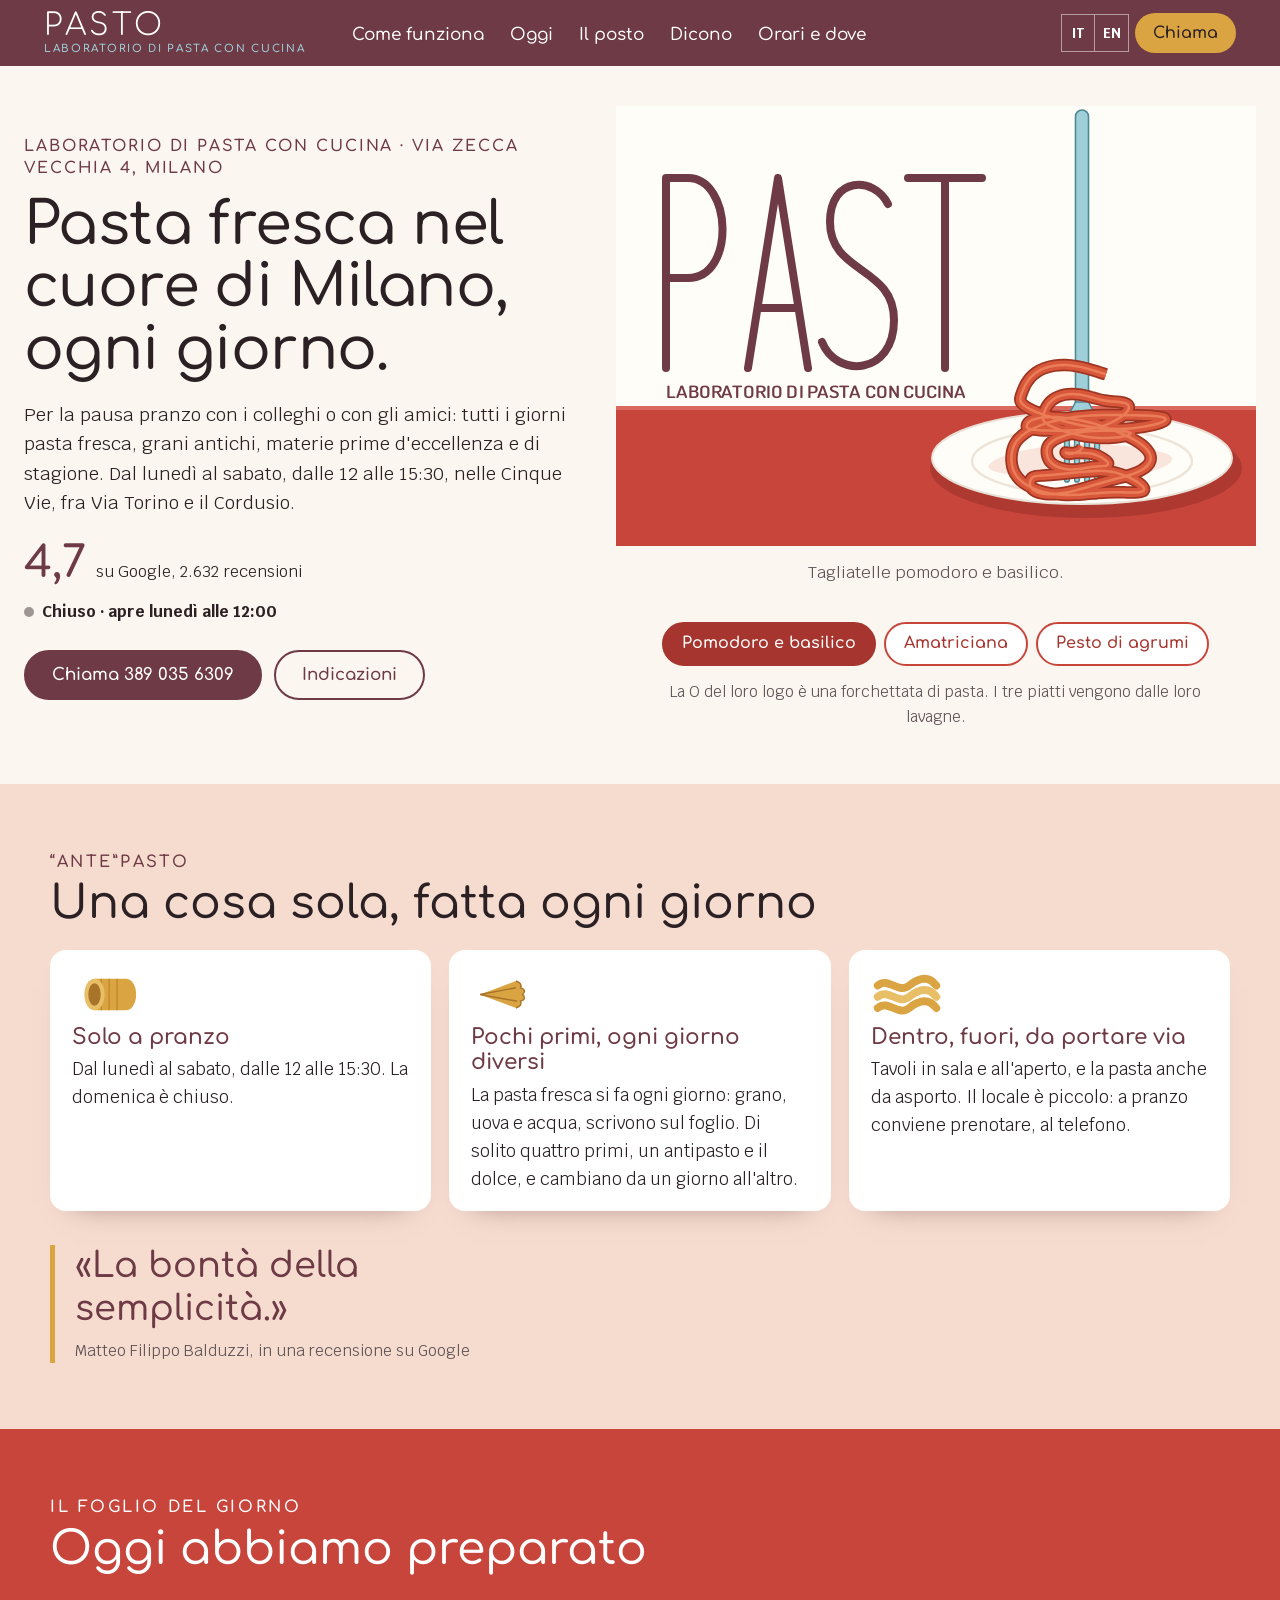
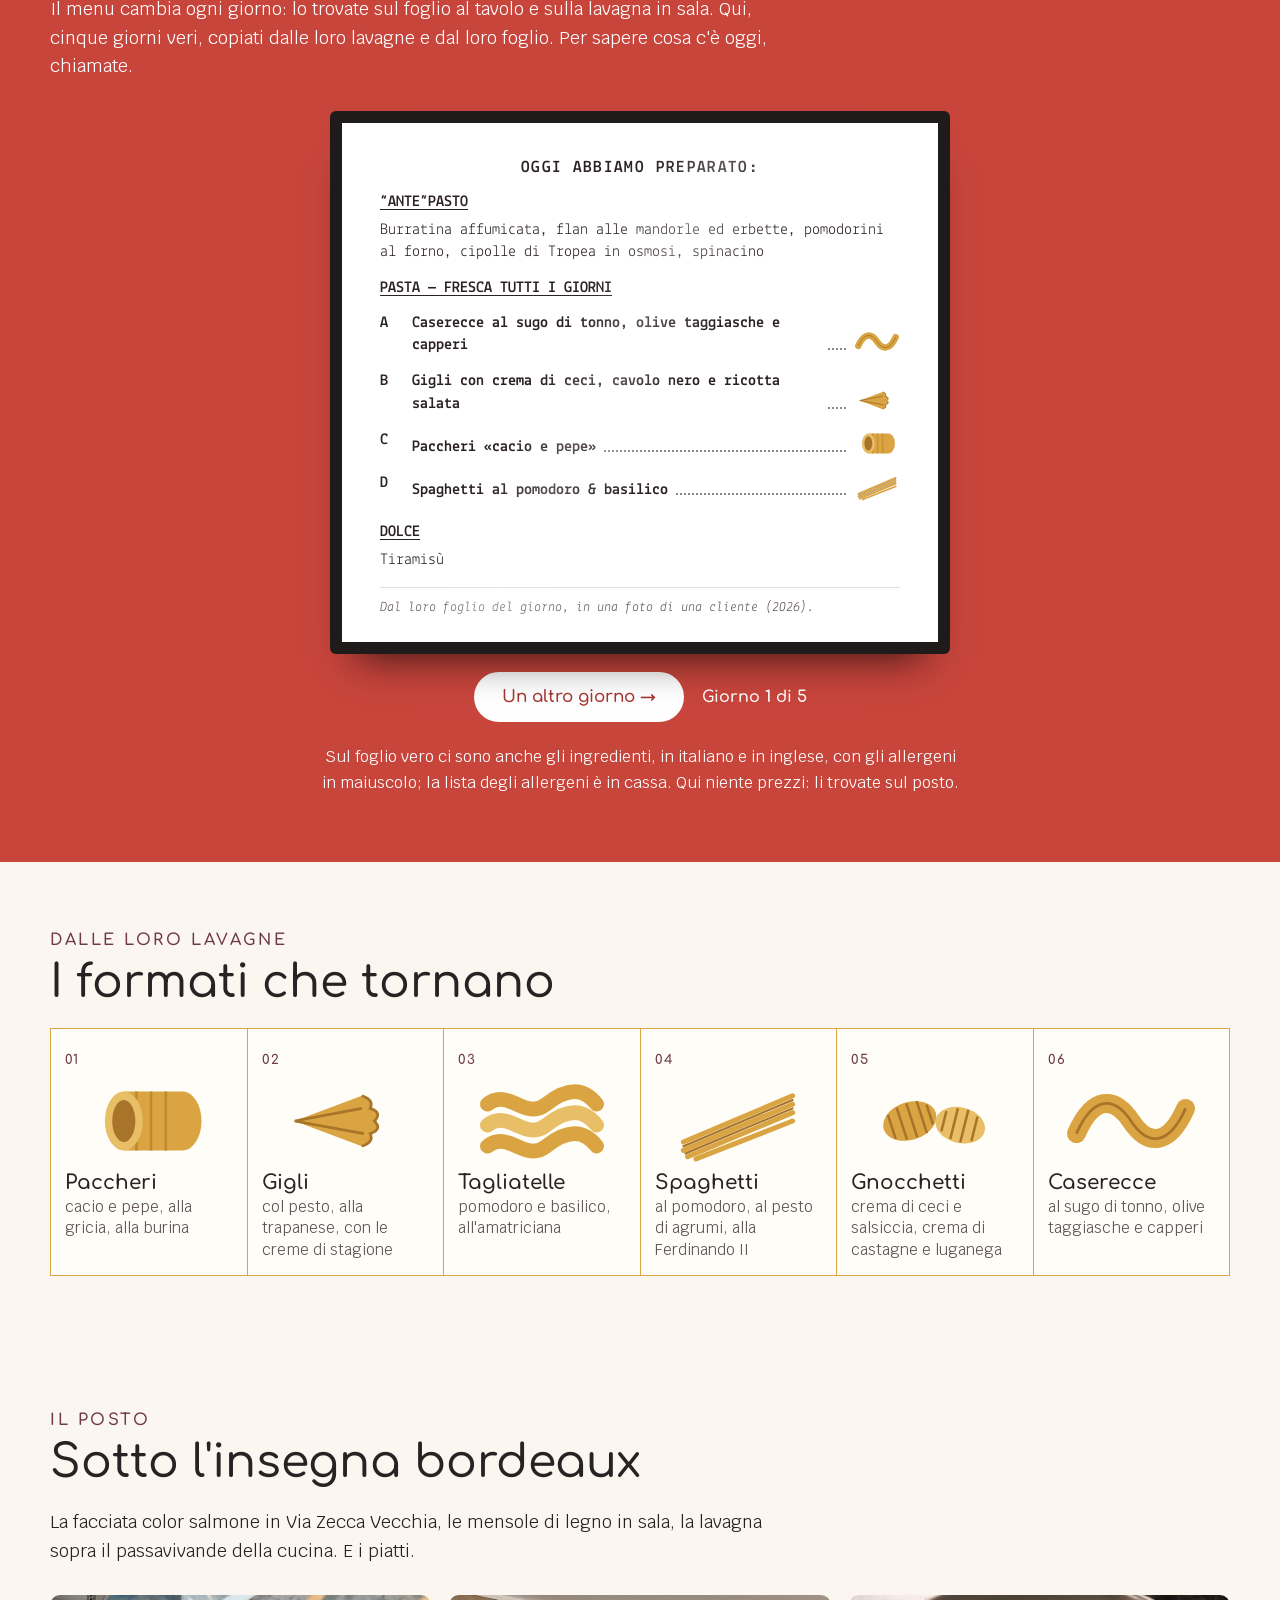
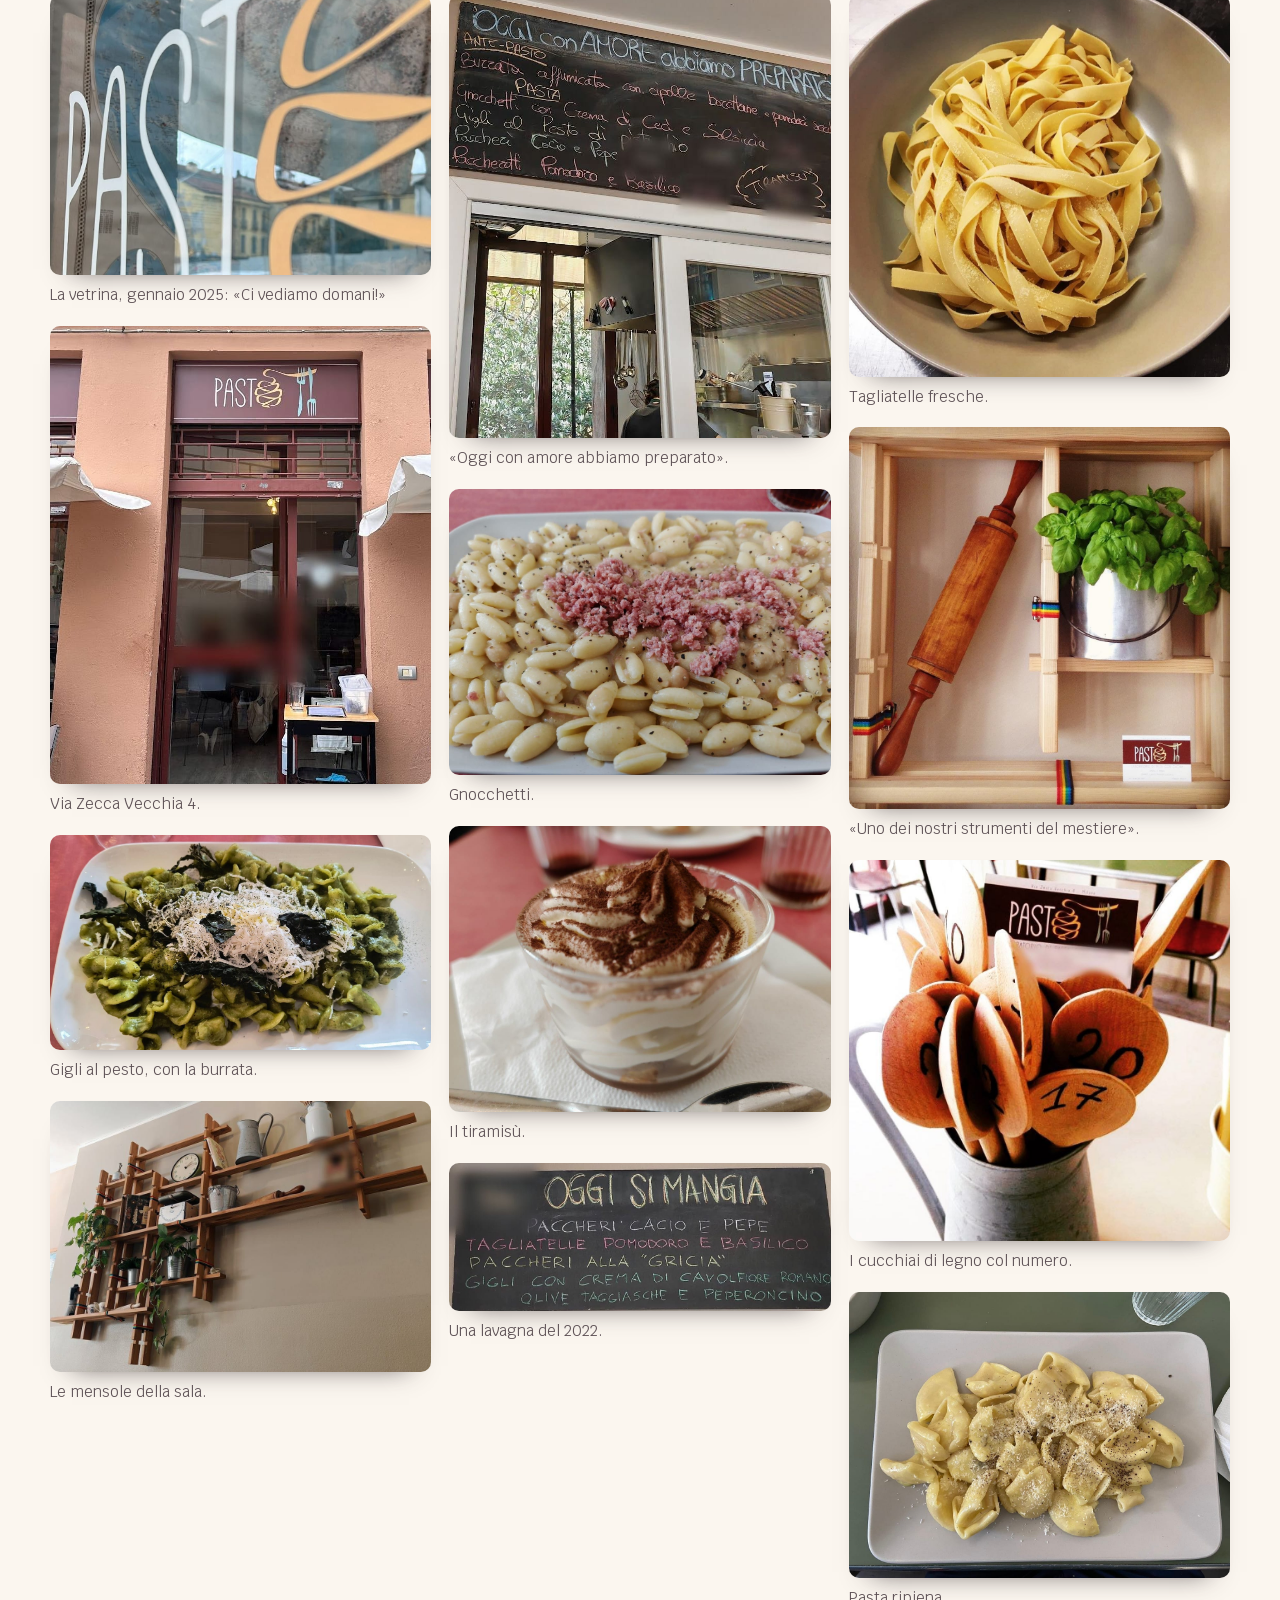
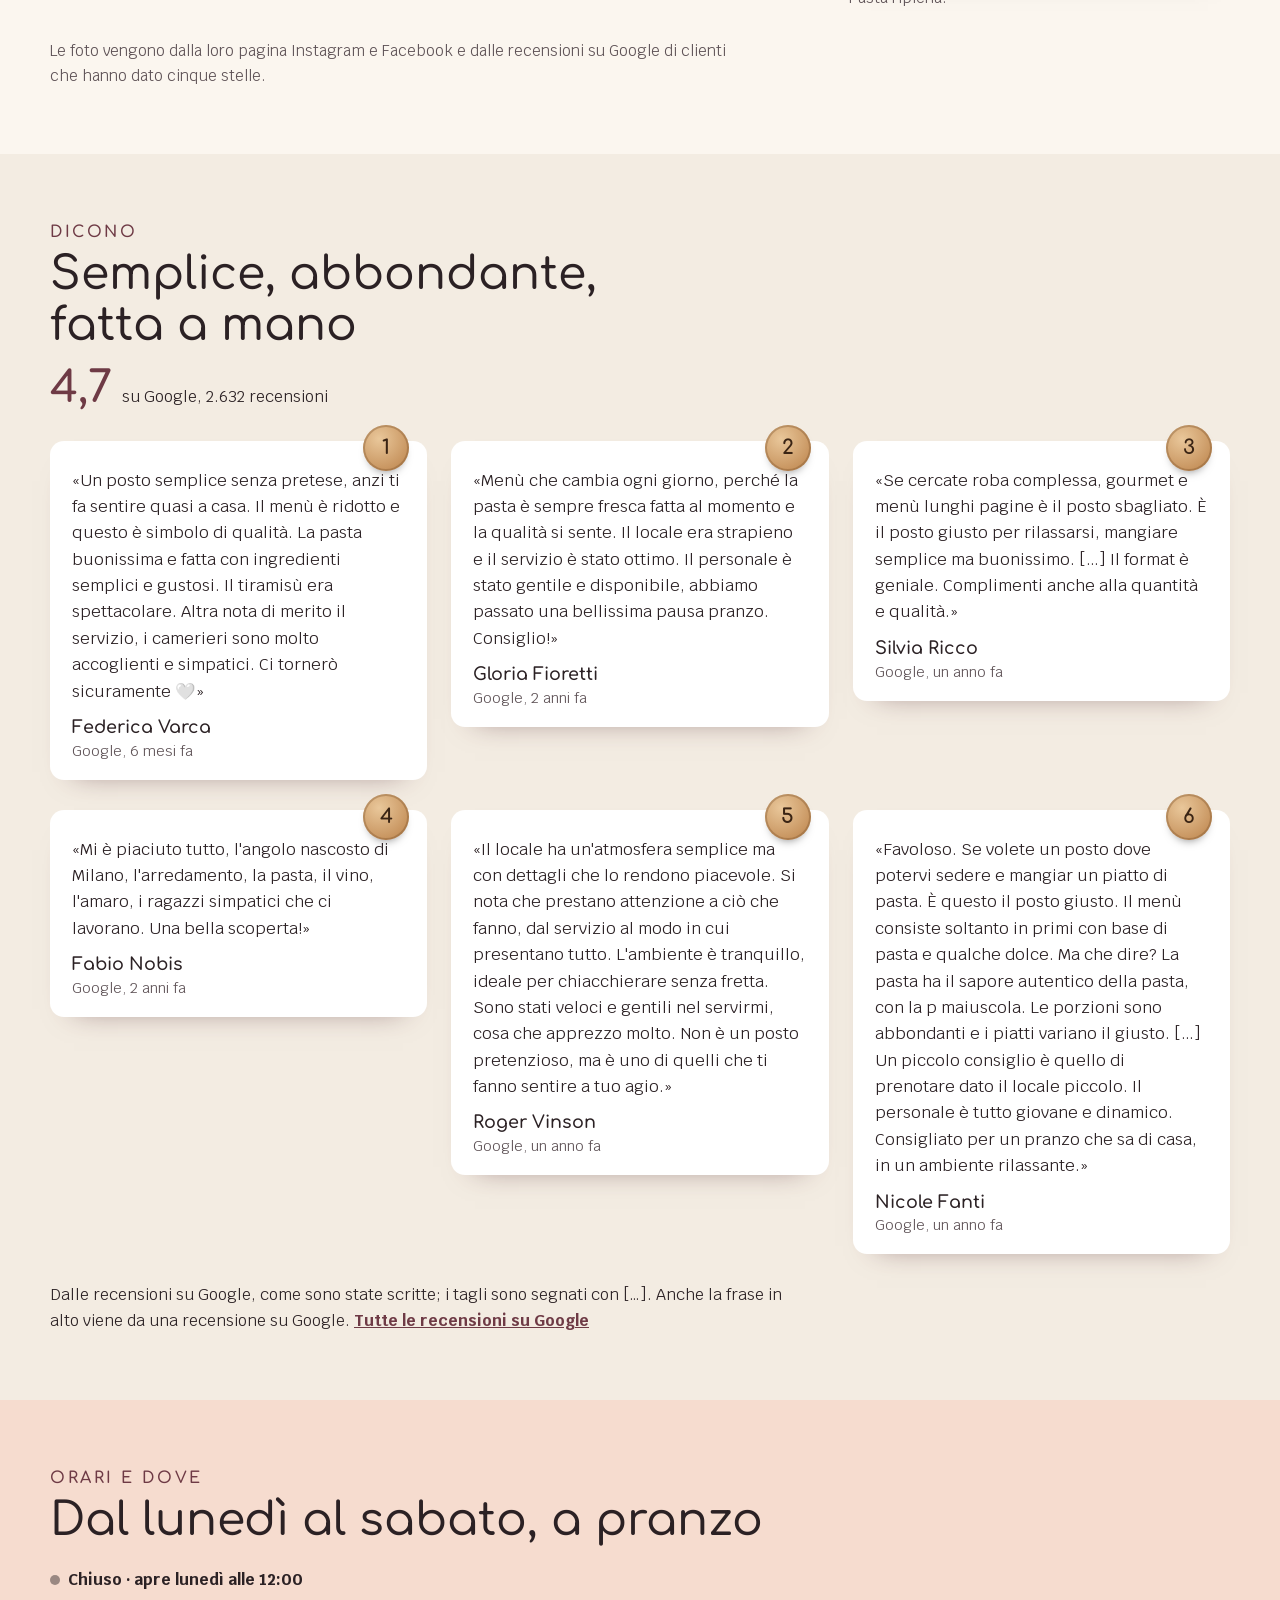
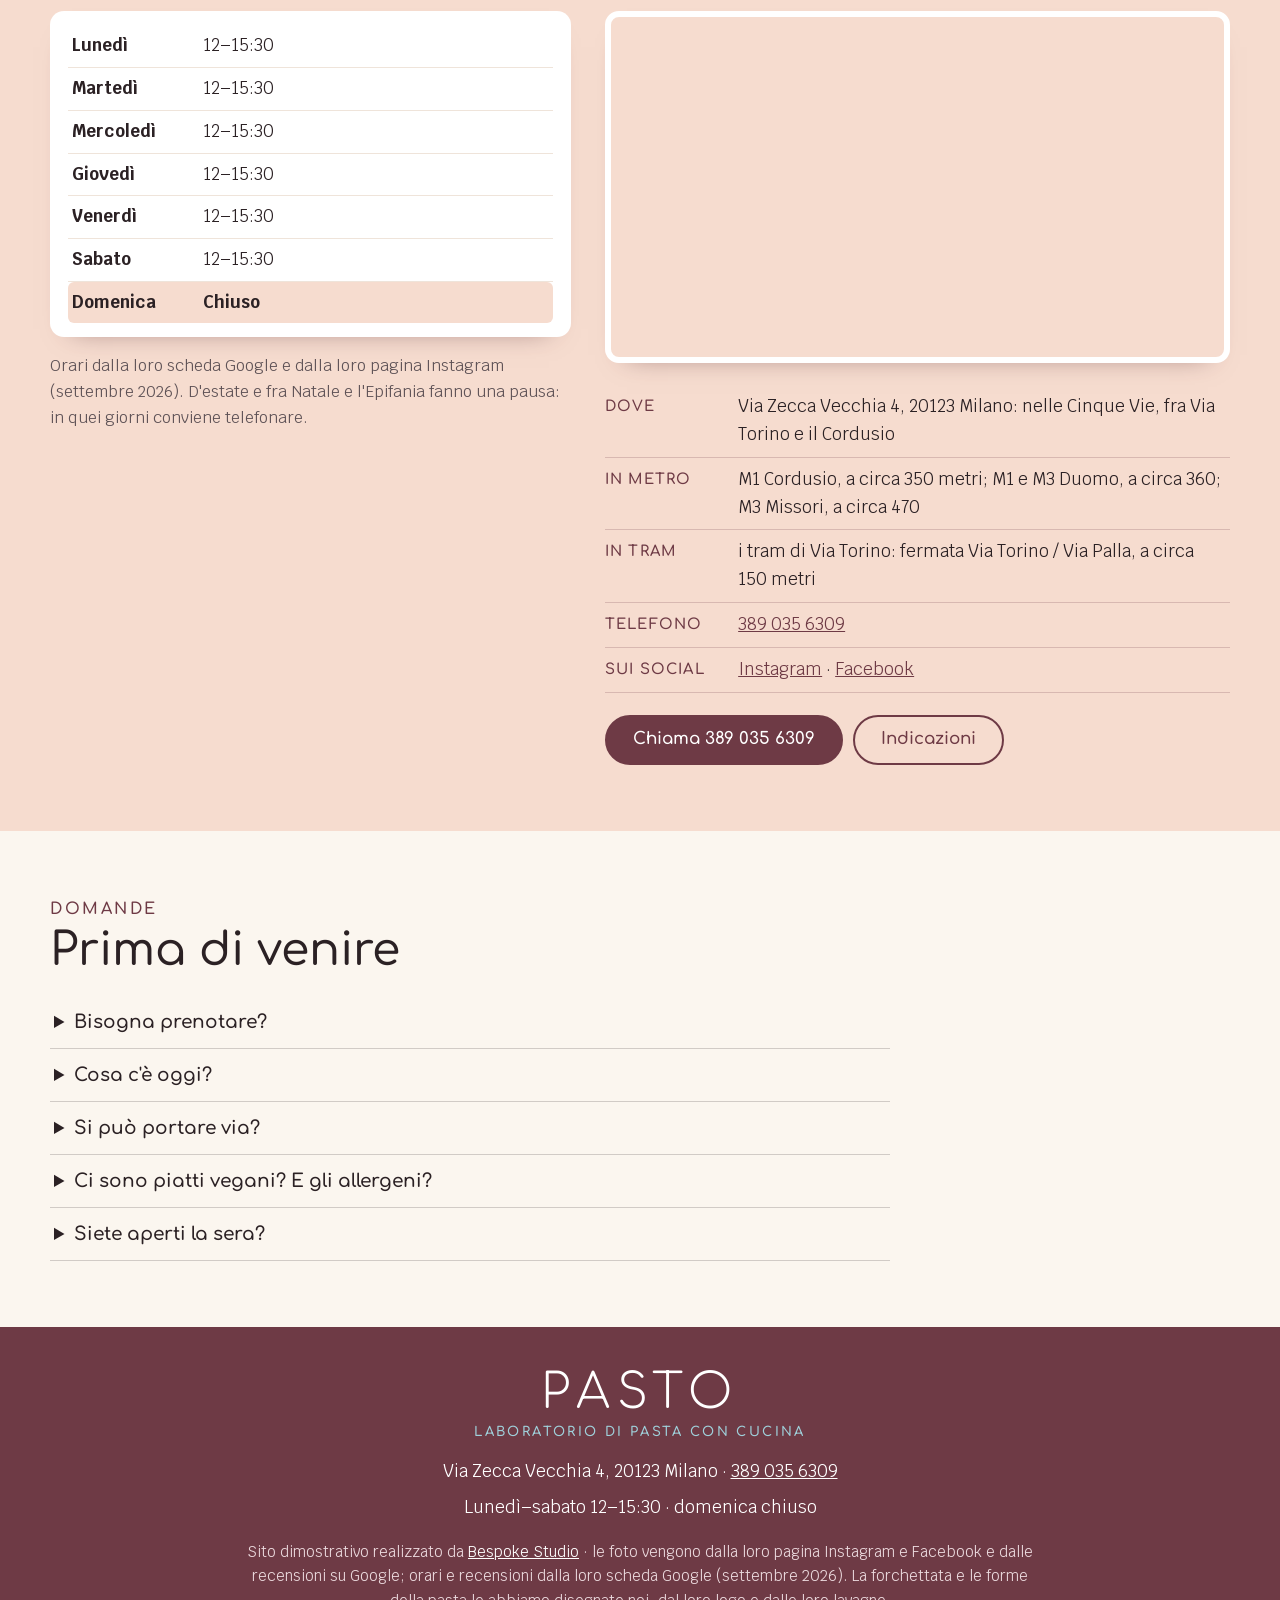
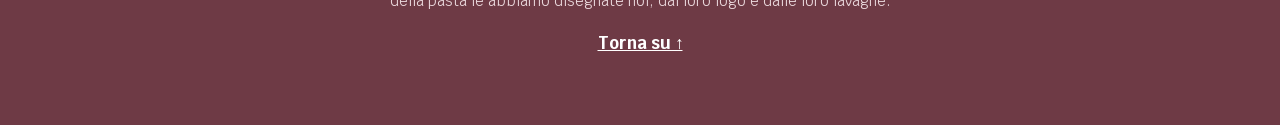
==== index.html @ 6c69cba2 "Pasto, Via Zecca Vecchia 4 — la forchettata Laboratorio di pasta con cucina nelle Cinque Vie, fra Vi" ====
<!DOCTYPE html>
<html lang="it" class="no-js">
<head>
<meta charset="utf-8">
<meta name="viewport" content="width=device-width, initial-scale=1">
<script>(function(){var r=document.documentElement;r.classList.remove('no-js');
/* la firma: finché main.js non parte c'è il piatto coi fili e niente forchetta; se il codice non arriva, dopo 2,5 s c'è il boccone finito */
try{if(!matchMedia('(prefers-reduced-motion: reduce)').matches){r.classList.add('firma-attesa');window.__attesaForchetta=setTimeout(function(){r.classList.remove('firma-attesa')},2500)}}catch(e){}})()</script>
<title>Pasto — laboratorio di pasta con cucina, Via Zecca Vecchia 4, Milano</title>
<meta name="description" content="Pasto - Laboratorio di pasta con cucina, Via Zecca Vecchia 4 (Cinque Vie, fra Via Torino e il Cordusio), Milano: pasta fresca fatta ogni giorno, pochi primi che cambiano ogni giorno, solo a pranzo dal lunedì al sabato 12–15:30. Google 4,7 su 2.632. Tel. 389 035 6309.">
<link rel="canonical" href="https://rotenzark.github.io/pasto-zecca-vecchia/">
<meta property="og:type" content="website">
<meta property="og:title" content="Pasto — pasta fresca nel cuore di Milano, ogni giorno">
<meta property="og:description" content="Il laboratorio di pasta con cucina di Via Zecca Vecchia: pochi primi di pasta fresca, ogni giorno diversi, solo a pranzo.">
<meta property="og:image" content="https://rotenzark.github.io/pasto-zecca-vecchia/img/og.jpg">
<meta property="og:url" content="https://rotenzark.github.io/pasto-zecca-vecchia/">
<meta property="og:locale" content="it_IT">
<meta name="twitter:card" content="summary_large_image">
<meta name="theme-color" content="#6E3A45">
<link rel="icon" href="img/favicon.svg" type="image/svg+xml">
<link rel="icon" href="img/favicon-32.png" sizes="32x32" type="image/png">
<link rel="apple-touch-icon" href="img/apple-touch-icon.png">
<link rel="preconnect" href="https://fonts.googleapis.com">
<link rel="preconnect" href="https://fonts.gstatic.com" crossorigin>
<link href="https://fonts.googleapis.com/css2?family=Dosis:wght@300;500;600;700&amp;family=Krub:ital,wght@0,400;0,700;1,400&amp;family=Lekton:ital,wght@0,400;0,700;1,400&amp;display=swap" rel="stylesheet">
<link href="https://fonts.googleapis.com/css2?family=Comfortaa:wght@500;600;700&amp;text=0123456789&amp;display=swap" rel="stylesheet">
<link rel="stylesheet" href="css/styles.css?v=1">
<script src="https://cdn.jsdelivr.net/npm/gsap@3.12.5/dist/gsap.min.js" defer></script>
<script src="https://cdn.jsdelivr.net/npm/gsap@3.12.5/dist/ScrollTrigger.min.js" defer></script>
<script src="js/main.js?v=1" defer></script>
<script type="application/ld+json">
{"@context":"https://schema.org","@type":"Restaurant","name":"Pasto - Laboratorio di pasta con cucina","description":"Laboratorio di pasta con cucina in Via Zecca Vecchia 4 a Milano: pasta fresca fatta ogni giorno, pochi primi che cambiano ogni giorno, solo a pranzo.","servesCuisine":"Italiana","url":"https://rotenzark.github.io/pasto-zecca-vecchia/","image":"https://rotenzark.github.io/pasto-zecca-vecchia/img/og.jpg","telephone":"+39 389 035 6309","address":{"@type":"PostalAddress","streetAddress":"Via Zecca Vecchia 4","postalCode":"20123","addressLocality":"Milano","addressRegion":"MI","addressCountry":"IT"},"geo":{"@type":"GeoCoordinates","latitude":45.46267,"longitude":9.18441},"openingHoursSpecification":[{"@type":"OpeningHoursSpecification","dayOfWeek":["Monday","Tuesday","Wednesday","Thursday","Friday","Saturday"],"opens":"12:00","closes":"15:30"}],"aggregateRating":{"@type":"AggregateRating","ratingValue":"4.7","reviewCount":"2632","bestRating":"5"},"sameAs":["https://www.facebook.com/pastomilano/","https://www.instagram.com/pastomilano/"]}
</script>
<script type="application/ld+json">
{"@context":"https://schema.org","@type":"FAQPage","mainEntity":[
{"@type":"Question","name":"Bisogna prenotare?","acceptedAnswer":{"@type":"Answer","text":"Conviene: il locale è piccolo e a pranzo si riempie, e più di un cliente consiglia di prenotare. Si prenota al telefono, al 389 035 6309."}},
{"@type":"Question","name":"Cosa c'è oggi?","acceptedAnswer":{"@type":"Answer","text":"Il menu cambia ogni giorno: lo trovate sul foglio al tavolo e sulla lavagna in sala. Per saperlo prima, chiamate."}},
{"@type":"Question","name":"Si può portare via?","acceptedAnswer":{"@type":"Answer","text":"Sì, la pasta si può ordinare anche da asporto: lo scrivono loro."}},
{"@type":"Question","name":"Ci sono piatti vegani? E gli allergeni?","acceptedAnswer":{"@type":"Answer","text":"Sulla loro scheda Google c'è «offre piatti vegani». Sul foglio del giorno gli ingredienti sono scritti in italiano e in inglese, con gli allergeni in maiuscolo, e la lista degli allergeni è esposta in cassa: se avete un'allergia, ditelo a loro."}},
{"@type":"Question","name":"Siete aperti la sera?","acceptedAnswer":{"@type":"Answer","text":"No: Pasto è aperto solo a pranzo, dal lunedì al sabato dalle 12 alle 15:30. La domenica è chiuso."}}
]}
</script>
</head>
<body>

<a class="salta" href="#contenuto" data-i18n="m.salta">Vai al contenuto</a>

<!-- le forme della pasta: disegnate a tinta piatta, come un catalogo -->
<svg class="forme-sprite" aria-hidden="true" focusable="false">
  <symbol id="f-paccheri" viewBox="0 0 64 40"><path d="M20 6 H48 A9 14 0 0 1 48 34 H20 Z" fill="#D9A441"/><path d="M26 6 V34 M33 6 V34 M40 6 V34" stroke="#C08A2C" stroke-width="1.2" fill="none"/><ellipse cx="20" cy="20" rx="9" ry="14" fill="#E8BE66"/><ellipse cx="20" cy="20" rx="5.5" ry="10" fill="#A8742A"/></symbol>
  <symbol id="f-gigli" viewBox="0 0 64 40"><path d="M8 20 L40 8 Q46 10 44 14 Q50 16 46 20 Q50 24 44 26 Q46 30 40 32 Z" fill="#D9A441"/><path d="M8 20 L40 14 M8 20 L41 26" stroke="#A8742A" stroke-width="1.3" fill="none"/><path d="M40 8 Q46 10 44 14 Q50 16 46 20 Q50 24 44 26 Q46 30 40 32" stroke="#A8742A" stroke-width="1.3" fill="none"/></symbol>
  <symbol id="f-tagliatelle" viewBox="0 0 64 40"><path d="M6 12 C16 4 24 20 34 12 S52 4 58 12" stroke="#D9A441" stroke-width="7" fill="none" stroke-linecap="round"/><path d="M6 22 C16 14 24 30 34 22 S52 14 58 22" stroke="#E8BE66" stroke-width="7" fill="none" stroke-linecap="round"/><path d="M6 32 C16 24 24 40 34 32 S52 24 58 32" stroke="#D9A441" stroke-width="7" fill="none" stroke-linecap="round"/></symbol>
  <symbol id="f-spaghetti" viewBox="0 0 64 40"><g stroke="#D9A441" stroke-width="2.4" stroke-linecap="round"><path d="M6 30 L58 8"/><path d="M6 34 L58 12"/><path d="M8 37 L58 16"/><path d="M12 38 L58 20"/></g><g stroke="#A8742A" stroke-width="1" stroke-linecap="round"><path d="M6 32 L58 10"/><path d="M7 35.5 L58 14"/></g></symbol>
  <symbol id="f-gnocchetti" viewBox="0 0 64 40"><g transform="translate(20 20) rotate(-18)"><ellipse rx="13" ry="9" fill="#D9A441"/><path d="M-9 -6 V6 M-4 -8 V8 M1 -8.5 V8.5 M6 -8 V8 M10 -5 V5" stroke="#A8742A" stroke-width="1.2"/></g><g transform="translate(44 22) rotate(14)"><ellipse rx="12" ry="8.5" fill="#E8BE66"/><path d="M-8 -5 V5 M-3 -7.5 V7.5 M2 -8 V8 M7 -6 V6" stroke="#A8742A" stroke-width="1.2"/></g></symbol>
  <symbol id="f-caserecce" viewBox="0 0 64 40"><path d="M6 26 C14 8 24 8 32 20 C40 32 50 32 58 14" stroke="#D9A441" stroke-width="9" fill="none" stroke-linecap="round"/><path d="M6 26 C14 8 24 8 32 20 C40 32 50 32 58 14" stroke="#A8742A" stroke-width="1.3" fill="none"/></symbol>
</svg>

<header class="testata" id="testata">
  <div class="testata__dentro">
    <a class="marchio" href="#inizio" aria-label="Pasto: torna all'inizio" data-i18n-aria="m.top">
      <span class="marchio__nome" aria-hidden="true">PASTO</span>
      <span class="marchio__sotto" aria-hidden="true">laboratorio di pasta con cucina</span>
    </a>
    <nav id="mainNav" class="voci" aria-label="Le sezioni" data-i18n-aria="m.nav">
      <a href="#come" data-i18n="n.come">Come funziona</a>
      <a href="#oggi" data-i18n="n.oggi">Oggi</a>
      <a href="#posto" data-i18n="n.posto">Il posto</a>
      <a href="#dicono" data-i18n="n.dicono">Dicono</a>
      <a href="#orari" data-i18n="n.orari">Orari e dove</a>
    </nav>
    <div class="testata__azioni">
      <div class="lingue" role="group" aria-label="Lingua" data-i18n-aria="m.lingua">
        <button type="button" data-lang="it" aria-pressed="true">IT</button>
        <button type="button" data-lang="en" aria-pressed="false">EN</button>
      </div>
      <a class="chiama" href="tel:+393890356309"><span data-i18n="t.chiama">Chiama</span></a>
      <button id="burger" class="burger" type="button" aria-expanded="false" aria-controls="menuMobile" aria-label="Apri il menu" data-i18n-aria="m.menu"><span></span><span></span><span></span></button>
    </div>
  </div>
</header>

<nav id="menuMobile" class="menu-mobile" hidden aria-label="Le sezioni" data-i18n-aria="m.nav">
  <a href="#come" data-i18n="n.come">Come funziona</a>
  <a href="#oggi" data-i18n="n.oggi">Oggi</a>
  <a href="#posto" data-i18n="n.posto">Il posto</a>
  <a href="#dicono" data-i18n="n.dicono">Dicono</a>
  <a href="#orari" data-i18n="n.orari">Orari e dove</a>
  <a href="#domande" data-i18n="n.domande">Domande</a>
  <a class="menu-mobile__tel" href="tel:+393890356309"><span data-i18n="t.chiama">Chiama</span> <span class="intero">389 035 6309</span></a>
</nav>

<main id="contenuto">

  <!-- ══════ L'APERTURA: le parole e la forchettata ══════ -->
  <section id="inizio" class="apertura" aria-labelledby="titolo">
    <div class="apertura__testo">
      <p class="apertura__sopra" data-i18n="h.sopra">Laboratorio di pasta con cucina · Via Zecca Vecchia 4, Milano</p>
      <h1 id="titolo" class="apertura__titolo" data-i18n="h.titolo">Pasta fresca nel cuore di Milano, ogni giorno.</h1>
      <p class="apertura__frase" data-i18n="h.testo">Per la pausa pranzo con i colleghi o con gli amici: tutti i giorni pasta fresca, grani antichi, materie prime d'eccellenza e di stagione. Dal lunedì al sabato, dalle 12 alle 15:30, nelle Cinque Vie, fra Via Torino e il Cordusio.</p>
      <p class="voto"><b class="voto__n">4,7</b> <span class="voto__su" data-i18n="h.google">su Google, 2.632 recensioni</span></p>
      <p class="stato" id="orarioStato">Dal lunedì al sabato, 12–15:30</p>
      <div class="apertura__azioni">
        <a class="bottone bottone--pieno" href="tel:+393890356309"><span data-i18n="t.chiama">Chiama</span>&nbsp;<span class="intero">389 035 6309</span></a>
        <a class="bottone bottone--vuoto" href="https://www.google.com/maps/dir/?api=1&amp;destination=Pasto+Laboratorio+di+pasta+con+cucina%2C+Via+Zecca+Vecchia+4%2C+20123+Milano" target="_blank" rel="noopener" data-i18n="t.indicazioni">Indicazioni</a>
      </div>
    </div>
    <div class="apertura__firma">
      <figure class="forchettata" id="forchettata-firma" data-modo="0" data-firma="fatta">
<!--FORCHETTA--><svg class="forchetta__svg" id="forchettaSvg" viewBox="0 0 640 440" role="img" aria-labelledby="forchettaTitolo forchettaDesc">
        <title id="forchettaTitolo" data-i18n="p.titolo">La forchettata</title>
        <desc id="forchettaDesc" data-i18n="p.desc">La parola PAST, come nella loro vetrina, e al posto della O un piatto di pasta sul tavolo rosso: la forchetta scende, gira e arrotola i fili, poi il boccone sale e diventa la O di PASTO. Tre piatti delle loro lavagne: tagliatelle pomodoro e basilico, tagliatelle all'amatriciana, spaghetti al pesto di agrumi.</desc>
        <g class="parola" aria-hidden="true">
          <path class="parola__lettera" d="M50 262 V72 H72 C116 72 120 172 72 172 H50"/>
          <path class="parola__lettera" d="M132 262 L162 72 L192 262 M142 202 H182"/>
          <path class="parola__lettera" d="M272 98 C258 70 214 70 214 116 C214 168 278 160 278 214 C278 270 220 272 206 236"/>
          <path class="parola__lettera" d="M292 72 H366 M329 72 V262"/>
          <text class="parola__sotto" x="50" y="292" textLength="300" lengthAdjust="spacingAndGlyphs">LABORATORIO DI PASTA CON CUCINA</text>
        </g>
        <rect class="tavolo" x="0" y="300" width="640" height="140"/>
        <rect class="tavolo__bordo" x="0" y="300" width="640" height="4"/>
        <ellipse class="piatto__ombra" cx="470" cy="362" rx="156" ry="50"/>
        <ellipse class="piatto" cx="466" cy="352" rx="150" ry="46"/>
        <ellipse class="piatto__fondo" cx="466" cy="355" rx="110" ry="33"/>
        <g class="piatto__tutti" id="forchettaFili">
            <g class="piatto__fili" data-m="0">
              <path class="piatto__sugo" d="M374 358 C396 336 506 332 552 348 C570 358 526 374 466 372 C416 372 362 368 374 358 Z" fill="#D8573A"/>
              <g class="filo" data-i="0" opacity="0"><path class="filo__bordo" d="M465.52 341.9 C468.67 344.42 478.21 354 484.44 357.02 C490.66 360.04 495.38 360.13 502.87 360.04 C510.36 359.95 521.77 358.47 529.4 356.47 C537.02 354.46 541.99 349.67 548.64 348.01 C555.29 346.35 561.94 344.7 569.29 346.52 C576.65 348.34 588.87 356.87 592.79 358.94" pathLength="1" stroke-dasharray="1 2" stroke-dashoffset="1" stroke="#9E3522" stroke-width="12.5"/><path class="filo__pasta" d="M465.52 341.9 C468.67 344.42 478.21 354 484.44 357.02 C490.66 360.04 495.38 360.13 502.87 360.04 C510.36 359.95 521.77 358.47 529.4 356.47 C537.02 354.46 541.99 349.67 548.64 348.01 C555.29 346.35 561.94 344.7 569.29 346.52 C576.65 348.34 588.87 356.87 592.79 358.94" pathLength="1" stroke-dasharray="1 2" stroke-dashoffset="1" stroke="#D8573A" stroke-width="9"/></g>
              <g class="filo" data-i="1" opacity="0"><path class="filo__bordo" d="M467.58 338.56 C466.85 342.13 461.27 355.48 463.24 359.95 C465.22 364.42 471.55 364.23 479.44 365.39 C487.32 366.55 508.33 365.02 510.57 366.92 C512.81 368.82 502.6 373.97 492.87 376.78 C483.14 379.58 449.97 381.85 452.21 383.75 C454.45 385.65 497.29 387.43 506.31 388.17" pathLength="1" stroke-dasharray="1 2" stroke-dashoffset="1" stroke="#9E3522" stroke-width="12.5"/><path class="filo__pasta" d="M467.58 338.56 C466.85 342.13 461.27 355.48 463.24 359.95 C465.22 364.42 471.55 364.23 479.44 365.39 C487.32 366.55 508.33 365.02 510.57 366.92 C512.81 368.82 502.6 373.97 492.87 376.78 C483.14 379.58 449.97 381.85 452.21 383.75 C454.45 385.65 497.29 387.43 506.31 388.17" pathLength="1" stroke-dasharray="1 2" stroke-dashoffset="1" stroke="#D8573A" stroke-width="9"/></g>
              <g class="filo" data-i="2" opacity="0"><path class="filo__bordo" d="M463.37 341.55 C460.34 343.84 448.59 351.54 445.17 355.3 C441.75 359.05 448.15 362.59 442.86 364.08 C437.58 365.58 423.5 365.1 413.47 364.28 C403.44 363.47 383.58 356.71 382.69 359.2 C381.81 361.68 411.79 376.65 408.16 379.21 C404.53 381.77 368.81 375.34 360.94 374.56" pathLength="1" stroke-dasharray="1 2" stroke-dashoffset="1" stroke="#9E3522" stroke-width="12.5"/><path class="filo__pasta" d="M463.37 341.55 C460.34 343.84 448.59 351.54 445.17 355.3 C441.75 359.05 448.15 362.59 442.86 364.08 C437.58 365.58 423.5 365.1 413.47 364.28 C403.44 363.47 383.58 356.71 382.69 359.2 C381.81 361.68 411.79 376.65 408.16 379.21 C404.53 381.77 368.81 375.34 360.94 374.56" pathLength="1" stroke-dasharray="1 2" stroke-dashoffset="1" stroke="#D8573A" stroke-width="9"/></g>
              <g class="filo" data-i="3" opacity="0"><path class="filo__bordo" d="M466.98 341.61 C463.85 343.13 454.28 349.74 448.18 350.7 C442.07 351.67 437.85 347.43 430.35 347.41 C422.85 347.38 411.18 348.68 403.18 350.56 C395.17 352.45 389.29 357.16 382.33 358.71 C375.37 360.27 368.41 361.82 361.41 359.89 C354.41 357.96 343.86 349.26 340.35 347.13" pathLength="1" stroke-dasharray="1 2" stroke-dashoffset="1" stroke="#9E3522" stroke-width="12.5"/><path class="filo__pasta" d="M466.98 341.61 C463.85 343.13 454.28 349.74 448.18 350.7 C442.07 351.67 437.85 347.43 430.35 347.41 C422.85 347.38 411.18 348.68 403.18 350.56 C395.17 352.45 389.29 357.16 382.33 358.71 C375.37 360.27 368.41 361.82 361.41 359.89 C354.41 357.96 343.86 349.26 340.35 347.13" pathLength="1" stroke-dasharray="1 2" stroke-dashoffset="1" stroke="#D8573A" stroke-width="9"/></g>
              <g class="filo" data-i="4" opacity="0"><path class="filo__bordo" d="M462.15 338.27 C463.02 339.89 469.41 347.24 467.38 348.01 C465.35 348.78 458.11 343.89 449.97 342.88 C441.83 341.86 421.22 343.77 418.55 341.92 C415.88 340.07 424.88 334.73 433.94 331.76 C443 328.78 475.58 325.92 472.91 324.06 C470.24 322.21 427.07 321.21 417.91 320.64" pathLength="1" stroke-dasharray="1 2" stroke-dashoffset="1" stroke="#9E3522" stroke-width="12.5"/><path class="filo__pasta" d="M462.15 338.27 C463.02 339.89 469.41 347.24 467.38 348.01 C465.35 348.78 458.11 343.89 449.97 342.88 C441.83 341.86 421.22 343.77 418.55 341.92 C415.88 340.07 424.88 334.73 433.94 331.76 C443 328.78 475.58 325.92 472.91 324.06 C470.24 322.21 427.07 321.21 417.91 320.64" pathLength="1" stroke-dasharray="1 2" stroke-dashoffset="1" stroke="#D8573A" stroke-width="9"/></g>
              <g class="filo" data-i="5" opacity="0"><path class="filo__bordo" d="M463.41 341.39 C467.17 343.14 482.56 351.59 485.95 351.87 C489.34 352.16 479.29 344.78 483.75 343.09 C488.22 341.39 502.4 341.3 512.74 341.7 C523.08 342.11 546.19 347.99 545.79 345.49 C545.4 343 508.1 329.4 510.38 326.72 C512.66 324.04 551.3 328.96 559.48 329.41" pathLength="1" stroke-dasharray="1 2" stroke-dashoffset="1" stroke="#9E3522" stroke-width="12.5"/><path class="filo__pasta" d="M463.41 341.39 C467.17 343.14 482.56 351.59 485.95 351.87 C489.34 352.16 479.29 344.78 483.75 343.09 C488.22 341.39 502.4 341.3 512.74 341.7 C523.08 342.11 546.19 347.99 545.79 345.49 C545.4 343 508.1 329.4 510.38 326.72 C512.66 324.04 551.3 328.96 559.48 329.41" pathLength="1" stroke-dasharray="1 2" stroke-dashoffset="1" stroke="#D8573A" stroke-width="9"/></g>
            </g>
            <g class="piatto__fili" data-m="1">
              <path class="piatto__sugo" d="M374 358 C396 336 506 332 552 348 C570 358 526 374 466 372 C416 372 362 368 374 358 Z" fill="#C9472B"/>
              <g class="filo" data-i="0" opacity="0"><path class="filo__bordo" d="M469.85 340.46 C472.28 343.22 478.91 353.77 484.4 357.04 C489.89 360.31 495.31 360.16 502.8 360.07 C510.29 359.99 521.71 358.52 529.37 356.53 C537.02 354.53 542.04 349.74 548.71 348.09 C555.37 346.44 562.04 344.78 569.38 346.61 C576.72 348.44 588.84 356.98 592.73 359.06" pathLength="1" stroke-dasharray="1 2" stroke-dashoffset="1" stroke="#8C2D1B" stroke-width="12.5"/><path class="filo__pasta" d="M469.85 340.46 C472.28 343.22 478.91 353.77 484.4 357.04 C489.89 360.31 495.31 360.16 502.8 360.07 C510.29 359.99 521.71 358.52 529.37 356.53 C537.02 354.53 542.04 349.74 548.71 348.09 C555.37 346.44 562.04 344.78 569.38 346.61 C576.72 348.44 588.84 356.98 592.73 359.06" pathLength="1" stroke-dasharray="1 2" stroke-dashoffset="1" stroke="#C9472B" stroke-width="9"/></g>
              <g class="filo" data-i="1" opacity="0"><path class="filo__bordo" d="M462.22 341.41 C463.05 344.5 463.11 356.14 467.19 359.99 C471.26 363.84 478.15 363.77 486.67 364.5 C495.18 365.23 514.83 362.64 518.27 364.39 C521.71 366.14 515.06 371.73 507.34 375 C499.62 378.26 468.49 382.2 471.94 383.95 C475.38 385.7 518.66 385.24 528.01 385.49" pathLength="1" stroke-dasharray="1 2" stroke-dashoffset="1" stroke="#8C2D1B" stroke-width="12.5"/><path class="filo__pasta" d="M462.22 341.41 C463.05 344.5 463.11 356.14 467.19 359.99 C471.26 363.84 478.15 363.77 486.67 364.5 C495.18 365.23 514.83 362.64 518.27 364.39 C521.71 366.14 515.06 371.73 507.34 375 C499.62 378.26 468.49 382.2 471.94 383.95 C475.38 385.7 518.66 385.24 528.01 385.49" pathLength="1" stroke-dasharray="1 2" stroke-dashoffset="1" stroke="#C9472B" stroke-width="9"/></g>
              <g class="filo" data-i="2" opacity="0"><path class="filo__bordo" d="M467.97 340.14 C464.62 342.98 449.86 352.91 447.86 357.16 C445.87 361.41 459.22 363.76 455.99 365.66 C452.75 367.57 438.89 368.42 428.47 368.58 C418.05 368.74 391.37 364.2 393.45 366.64 C395.53 369.07 441.38 380.41 440.96 383.16 C440.54 385.92 399.27 383.16 390.94 383.16" pathLength="1" stroke-dasharray="1 2" stroke-dashoffset="1" stroke="#8C2D1B" stroke-width="12.5"/><path class="filo__pasta" d="M467.97 340.14 C464.62 342.98 449.86 352.91 447.86 357.16 C445.87 361.41 459.22 363.76 455.99 365.66 C452.75 367.57 438.89 368.42 428.47 368.58 C418.05 368.74 391.37 364.2 393.45 366.64 C395.53 369.07 441.38 380.41 440.96 383.16 C440.54 385.92 399.27 383.16 390.94 383.16" pathLength="1" stroke-dasharray="1 2" stroke-dashoffset="1" stroke="#C9472B" stroke-width="9"/></g>
              <g class="filo" data-i="3" opacity="0"><path class="filo__bordo" d="M464.69 340.18 C461.92 341.94 453.81 349.54 448.04 350.76 C442.27 351.99 437.58 347.52 430.08 347.52 C422.58 347.53 410.96 348.86 403.04 350.77 C395.11 352.68 389.43 357.41 382.53 358.99 C375.63 360.57 368.74 362.14 361.66 360.23 C354.59 358.33 343.67 349.66 340.08 347.54" pathLength="1" stroke-dasharray="1 2" stroke-dashoffset="1" stroke="#8C2D1B" stroke-width="12.5"/><path class="filo__pasta" d="M464.69 340.18 C461.92 341.94 453.81 349.54 448.04 350.76 C442.27 351.99 437.58 347.52 430.08 347.52 C422.58 347.53 410.96 348.86 403.04 350.77 C395.11 352.68 389.43 357.41 382.53 358.99 C375.63 360.57 368.74 362.14 361.66 360.23 C354.59 358.33 343.67 349.66 340.08 347.54" pathLength="1" stroke-dasharray="1 2" stroke-dashoffset="1" stroke="#C9472B" stroke-width="9"/></g>
              <g class="filo" data-i="4" opacity="0"><path class="filo__bordo" d="M463.6 341.8 C465.28 342.9 473.86 348.36 473.68 348.4 C473.5 348.44 469.2 343.69 462.51 342.04 C455.82 340.39 434.12 340.48 433.54 338.49 C432.96 336.49 447.21 332.16 459.02 330.08 C470.83 328 504.97 328 504.39 326.01 C503.8 324.02 463.67 319.44 455.53 318.12" pathLength="1" stroke-dasharray="1 2" stroke-dashoffset="1" stroke="#8C2D1B" stroke-width="12.5"/><path class="filo__pasta" d="M463.6 341.8 C465.28 342.9 473.86 348.36 473.68 348.4 C473.5 348.44 469.2 343.69 462.51 342.04 C455.82 340.39 434.12 340.48 433.54 338.49 C432.96 336.49 447.21 332.16 459.02 330.08 C470.83 328 504.97 328 504.39 326.01 C503.8 324.02 463.67 319.44 455.53 318.12" pathLength="1" stroke-dasharray="1 2" stroke-dashoffset="1" stroke="#C9472B" stroke-width="9"/></g>
              <g class="filo" data-i="5" opacity="0"><path class="filo__bordo" d="M468.24 338.42 C471.14 340.63 483.31 350.91 485.65 351.66 C487.98 352.41 478.02 344.65 482.26 342.91 C486.49 341.16 500.65 340.92 511.04 341.21 C521.42 341.5 545.31 347.13 544.58 344.64 C543.85 342.15 504.72 328.97 506.64 326.26 C508.56 323.56 547.83 328.06 556.07 328.42" pathLength="1" stroke-dasharray="1 2" stroke-dashoffset="1" stroke="#8C2D1B" stroke-width="12.5"/><path class="filo__pasta" d="M468.24 338.42 C471.14 340.63 483.31 350.91 485.65 351.66 C487.98 352.41 478.02 344.65 482.26 342.91 C486.49 341.16 500.65 340.92 511.04 341.21 C521.42 341.5 545.31 347.13 544.58 344.64 C543.85 342.15 504.72 328.97 506.64 326.26 C508.56 323.56 547.83 328.06 556.07 328.42" pathLength="1" stroke-dasharray="1 2" stroke-dashoffset="1" stroke="#C9472B" stroke-width="9"/></g>
            </g>
            <g class="piatto__fili" data-m="2">
              <path class="piatto__sugo" d="M374 358 C396 336 506 332 552 348 C570 358 526 374 466 372 C416 372 362 368 374 358 Z" fill="#B7AE45"/>
              <g class="filo" data-i="0" opacity="0"><path class="filo__bordo" d="M466.19 339.02 C469.22 342.03 478.27 353.54 484.36 357.05 C490.45 360.57 495.23 360.18 502.73 360.11 C510.22 360.03 521.66 358.58 529.34 356.59 C537.01 354.6 542.09 349.81 548.77 348.17 C555.46 346.52 562.15 344.87 569.47 346.71 C576.78 348.54 588.8 357.1 592.67 359.17" pathLength="1" stroke-dasharray="1 2" stroke-dashoffset="1" stroke="#77702A" stroke-width="5.4"/><path class="filo__pasta" d="M466.19 339.02 C469.22 342.03 478.27 353.54 484.36 357.05 C490.45 360.57 495.23 360.18 502.73 360.11 C510.22 360.03 521.66 358.58 529.34 356.59 C537.01 354.6 542.09 349.81 548.77 348.17 C555.46 346.52 562.15 344.87 569.47 346.71 C576.78 348.54 588.8 357.1 592.67 359.17" pathLength="1" stroke-dasharray="1 2" stroke-dashoffset="1" stroke="#B7AE45" stroke-width="3.4"/></g>
              <g class="filo" data-i="1" opacity="0"><path class="filo__bordo" d="M464.86 340.25 C465.61 343.53 465.13 355.99 469.4 359.92 C473.66 363.85 481.7 363.36 490.44 363.84 C499.18 364.32 517.76 361.16 521.83 362.8 C525.9 364.44 521.35 370.2 514.88 373.67 C508.41 377.14 478.91 381.98 482.99 383.62 C487.06 385.26 529.93 383.53 539.32 383.51" pathLength="1" stroke-dasharray="1 2" stroke-dashoffset="1" stroke="#77702A" stroke-width="5.4"/><path class="filo__pasta" d="M464.86 340.25 C465.61 343.53 465.13 355.99 469.4 359.92 C473.66 363.85 481.7 363.36 490.44 363.84 C499.18 364.32 517.76 361.16 521.83 362.8 C525.9 364.44 521.35 370.2 514.88 373.67 C508.41 377.14 478.91 381.98 482.99 383.62 C487.06 385.26 529.93 383.53 539.32 383.51" pathLength="1" stroke-dasharray="1 2" stroke-dashoffset="1" stroke="#B7AE45" stroke-width="3.4"/></g>
              <g class="filo" data-i="2" opacity="0"><path class="filo__bordo" d="M464.57 338.74 C463.61 342.22 455.59 355.3 458.84 359.65 C462.09 364.01 482.36 362.82 484.06 364.87 C485.76 366.93 476.81 370.02 469.03 371.98 C461.24 373.94 430.33 375.07 437.35 376.61 C444.37 378.14 505.36 378.96 511.14 381.18 C516.93 383.41 478.57 388.5 472.05 389.96" pathLength="1" stroke-dasharray="1 2" stroke-dashoffset="1" stroke="#77702A" stroke-width="5.4"/><path class="filo__pasta" d="M464.57 338.74 C463.61 342.22 455.59 355.3 458.84 359.65 C462.09 364.01 482.36 362.82 484.06 364.87 C485.76 366.93 476.81 370.02 469.03 371.98 C461.24 373.94 430.33 375.07 437.35 376.61 C444.37 378.14 505.36 378.96 511.14 381.18 C516.93 383.41 478.57 388.5 472.05 389.96" pathLength="1" stroke-dasharray="1 2" stroke-dashoffset="1" stroke="#B7AE45" stroke-width="3.4"/></g>
              <g class="filo" data-i="3" opacity="0"><path class="filo__bordo" d="M462.4 338.75 C460.27 341.93 454.51 354.03 449.66 357.86 C444.81 361.68 435.55 359.7 433.32 361.71 C431.09 363.73 432.16 367.25 436.29 369.94 C440.41 372.64 454.77 375.57 458.07 377.9 C461.36 380.22 464.66 382.54 456.08 383.87 C447.5 385.2 414.82 385.55 406.57 385.88" pathLength="1" stroke-dasharray="1 2" stroke-dashoffset="1" stroke="#77702A" stroke-width="5.4"/><path class="filo__pasta" d="M462.4 338.75 C460.27 341.93 454.51 354.03 449.66 357.86 C444.81 361.68 435.55 359.7 433.32 361.71 C431.09 363.73 432.16 367.25 436.29 369.94 C440.41 372.64 454.77 375.57 458.07 377.9 C461.36 380.22 464.66 382.54 456.08 383.87 C447.5 385.2 414.82 385.55 406.57 385.88" pathLength="1" stroke-dasharray="1 2" stroke-dashoffset="1" stroke="#B7AE45" stroke-width="3.4"/></g>
              <g class="filo" data-i="4" opacity="0"><path class="filo__bordo" d="M465.04 341.32 C461.66 343.37 451.15 350.74 444.71 353.6 C438.28 356.46 430.05 356.2 426.43 358.49 C422.8 360.77 429.56 366.57 422.96 367.32 C416.37 368.07 397.42 365.53 386.86 362.97 C376.29 360.42 366.17 351.25 359.57 352 C352.98 352.75 349.33 364.89 347.29 367.46" pathLength="1" stroke-dasharray="1 2" stroke-dashoffset="1" stroke="#77702A" stroke-width="5.4"/><path class="filo__pasta" d="M465.04 341.32 C461.66 343.37 451.15 350.74 444.71 353.6 C438.28 356.46 430.05 356.2 426.43 358.49 C422.8 360.77 429.56 366.57 422.96 367.32 C416.37 368.07 397.42 365.53 386.86 362.97 C376.29 360.42 366.17 351.25 359.57 352 C352.98 352.75 349.33 364.89 347.29 367.46" pathLength="1" stroke-dasharray="1 2" stroke-dashoffset="1" stroke="#B7AE45" stroke-width="3.4"/></g>
              <g class="filo" data-i="5" opacity="0"><path class="filo__bordo" d="M465.07 339.45 C462.31 341.31 455.35 347.81 448.5 350.57 C441.64 353.33 431.45 356.12 423.95 356.04 C416.46 355.96 408.19 352.72 403.53 350.09 C398.86 347.47 403.09 338.78 395.98 340.28 C388.88 341.78 370.04 358.12 360.89 359.1 C351.73 360.09 344.36 348.34 341.05 346.19" pathLength="1" stroke-dasharray="1 2" stroke-dashoffset="1" stroke="#77702A" stroke-width="5.4"/><path class="filo__pasta" d="M465.07 339.45 C462.31 341.31 455.35 347.81 448.5 350.57 C441.64 353.33 431.45 356.12 423.95 356.04 C416.46 355.96 408.19 352.72 403.53 350.09 C398.86 347.47 403.09 338.78 395.98 340.28 C388.88 341.78 370.04 358.12 360.89 359.1 C351.73 360.09 344.36 348.34 341.05 346.19" pathLength="1" stroke-dasharray="1 2" stroke-dashoffset="1" stroke="#B7AE45" stroke-width="3.4"/></g>
              <g class="filo" data-i="6" opacity="0"><path class="filo__bordo" d="M464.88 341.29 C464.34 342.43 462.9 347.97 461.63 348.13 C460.36 348.29 462.52 343.76 457.26 342.25 C452 340.75 440.47 339.36 430.07 339.1 C419.67 338.85 403.69 341.02 394.86 340.75 C386.03 340.47 377.19 340.19 377.07 337.43 C376.95 334.68 391.3 326.41 394.15 324.21" pathLength="1" stroke-dasharray="1 2" stroke-dashoffset="1" stroke="#77702A" stroke-width="5.4"/><path class="filo__pasta" d="M464.88 341.29 C464.34 342.43 462.9 347.97 461.63 348.13 C460.36 348.29 462.52 343.76 457.26 342.25 C452 340.75 440.47 339.36 430.07 339.1 C419.67 338.85 403.69 341.02 394.86 340.75 C386.03 340.47 377.19 340.19 377.07 337.43 C376.95 334.68 391.3 326.41 394.15 324.21" pathLength="1" stroke-dasharray="1 2" stroke-dashoffset="1" stroke="#B7AE45" stroke-width="3.4"/></g>
              <g class="filo" data-i="7" opacity="0"><path class="filo__bordo" d="M469.05 341.71 C469.92 342.84 475.14 348.42 474.26 348.47 C473.38 348.52 470.28 343.72 463.77 342.02 C457.25 340.31 435.56 340.22 435.18 338.22 C434.81 336.23 449.51 332.01 461.53 330.03 C473.55 328.05 507.68 328.34 507.31 326.34 C506.93 324.34 467.3 319.43 459.3 318.05" pathLength="1" stroke-dasharray="1 2" stroke-dashoffset="1" stroke="#77702A" stroke-width="5.4"/><path class="filo__pasta" d="M469.05 341.71 C469.92 342.84 475.14 348.42 474.26 348.47 C473.38 348.52 470.28 343.72 463.77 342.02 C457.25 340.31 435.56 340.22 435.18 338.22 C434.81 336.23 449.51 332.01 461.53 330.03 C473.55 328.05 507.68 328.34 507.31 326.34 C506.93 324.34 467.3 319.43 459.3 318.05" pathLength="1" stroke-dasharray="1 2" stroke-dashoffset="1" stroke="#B7AE45" stroke-width="3.4"/></g>
              <g class="filo" data-i="8" opacity="0"><path class="filo__bordo" d="M469.28 341.57 C471.96 343.22 483.41 351.27 485.33 351.46 C487.26 351.66 476.82 344.53 480.83 342.75 C484.84 340.97 498.96 340.58 509.38 340.76 C519.79 340.95 544.39 346.34 543.34 343.86 C542.29 341.37 501.51 328.59 503.08 325.87 C504.65 323.15 544.47 327.25 552.75 327.53" pathLength="1" stroke-dasharray="1 2" stroke-dashoffset="1" stroke="#77702A" stroke-width="5.4"/><path class="filo__pasta" d="M469.28 341.57 C471.96 343.22 483.41 351.27 485.33 351.46 C487.26 351.66 476.82 344.53 480.83 342.75 C484.84 340.97 498.96 340.58 509.38 340.76 C519.79 340.95 544.39 346.34 543.34 343.86 C542.29 341.37 501.51 328.59 503.08 325.87 C504.65 323.15 544.47 327.25 552.75 327.53" pathLength="1" stroke-dasharray="1 2" stroke-dashoffset="1" stroke="#B7AE45" stroke-width="3.4"/></g>
              <g class="filo" data-i="9" opacity="0"><path class="filo__bordo" d="M468.27 339.88 C471.4 342.08 480.43 351.03 487.08 353.07 C493.73 355.12 502.55 353.55 508.16 352.15 C513.77 350.75 519.31 347.58 520.74 344.67 C522.17 341.77 515.28 337.17 516.72 334.7 C518.16 332.23 519.6 329.77 529.4 329.87 C539.19 329.98 567.8 334.44 575.48 335.35" pathLength="1" stroke-dasharray="1 2" stroke-dashoffset="1" stroke="#77702A" stroke-width="5.4"/><path class="filo__pasta" d="M468.27 339.88 C471.4 342.08 480.43 351.03 487.08 353.07 C493.73 355.12 502.55 353.55 508.16 352.15 C513.77 350.75 519.31 347.58 520.74 344.67 C522.17 341.77 515.28 337.17 516.72 334.7 C518.16 332.23 519.6 329.77 529.4 329.87 C539.19 329.98 567.8 334.44 575.48 335.35" pathLength="1" stroke-dasharray="1 2" stroke-dashoffset="1" stroke="#B7AE45" stroke-width="3.4"/></g>
            </g>
        </g>
        <g class="boccone" id="forchettaBoccone" transform="translate(466 167)">
          <g class="forchetta">
            <rect class="forchetta__manico" x="-6.5" y="-332" width="13" height="306" rx="6.5"/>
            <path class="forchetta__collo" d="M-6.5 -40 L-21 -12 L21 -12 L6.5 -40 Z"/>
            <g class="forchetta__rebbi" transform="scale(1 1)">
              <rect class="forchetta__rebbio" x="-19.1" y="-14" width="5.2" height="54" rx="2.6"/><rect class="forchetta__rebbio" x="-8.1" y="-14" width="5.2" height="54" rx="2.6"/><rect class="forchetta__rebbio" x="2.9" y="-14" width="5.2" height="54" rx="2.6"/><rect class="forchetta__rebbio" x="13.9" y="-14" width="5.2" height="54" rx="2.6"/>
            </g>
          </g>
          <g class="nido" data-m="0">
              <path class="nido__bordo" d="M0.5 4.87 C0.23 5.35 -0.46 7 -1.13 7.75 C-1.81 8.5 -2.68 8.9 -3.53 9.38 C-4.39 9.85 -5.36 10.27 -6.28 10.62 C-7.2 10.96 -8.17 11.25 -9.05 11.45 C-9.93 11.66 -10.8 11.78 -11.55 11.85 C-12.29 11.92 -12.97 11.9 -13.53 11.86 C-14.09 11.81 -14.54 11.69 -14.91 11.58 C-15.28 11.47 -15.54 11.31 -15.75 11.17 C-15.97 11.04 -16.09 10.89 -16.2 10.78 C-16.3 10.67 -16.35 10.58 -16.38 10.52 C-16.4 10.46 -16.4 10.43 -16.34 10.42 C-16.28 10.42 -16.2 10.45 -16 10.49 C-15.81 10.53 -15.57 10.59 -15.19 10.65 C-14.8 10.71 -14.33 10.79 -13.71 10.85 C-13.09 10.9 -12.33 10.96 -11.47 11 C-10.61 11.04 -9.6 11.07 -8.54 11.09 C-7.48 11.11 -6.29 11.11 -5.11 11.11 C-3.93 11.11 -2.67 11.09 -1.47 11.09 C-0.26 11.09 0.96 11.08 2.12 11.1 C3.29 11.13 4.42 11.15 5.52 11.23 C6.61 11.31 7.66 11.42 8.71 11.59 C9.75 11.76 10.76 11.97 11.79 12.26 C12.82 12.54 13.85 12.89 14.89 13.3 C15.92 13.71 16.98 14.2 18.01 14.72 C19.03 15.24 20.08 15.84 21.01 16.44 C21.94 17.04 22.87 17.7 23.61 18.32 C24.34 18.93 25 19.58 25.43 20.14 C25.85 20.71 26.12 21.27 26.16 21.73 C26.2 22.19 26.02 22.59 25.66 22.91 C25.3 23.23 24.7 23.47 23.99 23.66 C23.28 23.84 22.37 23.94 21.4 24.03 C20.44 24.12 19.33 24.15 18.21 24.21 C17.09 24.28 15.9 24.32 14.67 24.42 C13.45 24.53 12.2 24.65 10.87 24.83 C9.55 25.01 8.19 25.26 6.72 25.51 C5.26 25.76 3.72 26.08 2.06 26.35 C0.4 26.61 -1.37 26.92 -3.23 27.11 C-5.09 27.3 -7.09 27.47 -9.08 27.48 C-11.07 27.5 -13.18 27.42 -15.17 27.19 C-17.15 26.95 -19.19 26.57 -21 26.05 C-22.82 25.54 -24.56 24.86 -26.06 24.1 C-27.55 23.34 -28.87 22.43 -29.96 21.51 C-31.05 20.58 -31.91 19.55 -32.61 18.56 C-33.31 17.56 -33.77 16.52 -34.16 15.53 C-34.54 14.54 -34.76 13.56 -34.93 12.62 C-35.11 11.67 -35.19 10.77 -35.22 9.88 C-35.25 8.98 -35.24 8.13 -35.09 7.25 C-34.94 6.38 -34.76 5.51 -34.35 4.63 C-33.93 3.74 -33.41 2.83 -32.59 1.92 C-31.77 1 -30.74 0.06 -29.41 -0.86 C-28.08 -1.78 -26.46 -2.72 -24.6 -3.59 C-22.75 -4.45 -20.57 -5.31 -18.28 -6.07 C-16 -6.82 -13.44 -7.52 -10.92 -8.12 C-8.39 -8.71 -5.7 -9.21 -3.13 -9.61 C-0.56 -10.02 2.04 -10.32 4.49 -10.55 C6.95 -10.79 9.33 -10.93 11.6 -11.04 C13.88 -11.16 16.03 -11.2 18.15 -11.23 C20.27 -11.27 22.29 -11.27 24.32 -11.26 C26.35 -11.26 28.34 -11.24 30.31 -11.2 C32.27 -11.16 34.26 -11.11 36.12 -11.03 C37.97 -10.94 39.84 -10.84 41.44 -10.68 C43.03 -10.52 44.56 -10.32 45.68 -10.08 C46.81 -9.83 47.73 -9.54 48.19 -9.21 C48.65 -8.88 48.77 -8.5 48.47 -8.12 C48.17 -7.75 47.43 -7.33 46.39 -6.94 C45.36 -6.56 43.88 -6.16 42.27 -5.81 C40.65 -5.47 38.68 -5.14 36.69 -4.87 C34.7 -4.61 32.5 -4.39 30.34 -4.23 C28.19 -4.08 25.95 -3.97 23.73 -3.95 C21.52 -3.92 19.31 -3.95 17.06 -4.05 C14.81 -4.16 12.56 -4.34 10.23 -4.6 C7.89 -4.86 5.51 -5.19 3.04 -5.61 C0.57 -6.03 -2.01 -6.54 -4.61 -7.13 C-7.21 -7.71 -9.93 -8.39 -12.55 -9.12 C-15.16 -9.84 -17.85 -10.66 -20.3 -11.49 C-22.75 -12.32 -25.16 -13.22 -27.23 -14.09 C-29.3 -14.96 -31.19 -15.86 -32.74 -16.71 C-34.28 -17.56 -35.53 -18.4 -36.49 -19.2 C-37.46 -20 -38.08 -20.75 -38.53 -21.5 C-38.98 -22.25 -39.12 -22.94 -39.19 -23.68 C-39.26 -24.42 -39.12 -25.14 -38.96 -25.94 C-38.8 -26.75 -38.53 -27.58 -38.23 -28.51 C-37.92 -29.45 -37.58 -30.46 -37.12 -31.55 C-36.66 -32.64 -36.17 -33.85 -35.47 -35.05 C-34.77 -36.26 -33.98 -37.58 -32.92 -38.8 C-31.86 -40.02 -30.62 -41.3 -29.12 -42.39 C-27.62 -43.48 -25.86 -44.54 -23.92 -45.35 C-21.98 -46.16 -19.77 -46.84 -17.5 -47.28 C-15.23 -47.71 -12.74 -47.93 -10.31 -47.96 C-7.88 -48 -5.33 -47.78 -2.92 -47.47 C-0.51 -47.17 1.9 -46.64 4.17 -46.13 C6.44 -45.62 8.61 -44.97 10.69 -44.4 C12.78 -43.84 14.74 -43.24 16.69 -42.76 C18.63 -42.28 20.48 -41.86 22.36 -41.53 C24.23 -41.2 26.08 -40.98 27.94 -40.77 C29.79 -40.57 31.67 -40.48 33.46 -40.32 C35.26 -40.15 37.08 -40.05 38.69 -39.8 C40.29 -39.56 41.86 -39.28 43.08 -38.84 C44.3 -38.39 45.36 -37.84 46 -37.13 C46.65 -36.42 46.99 -35.54 46.93 -34.57 C46.87 -33.6 46.42 -32.47 45.65 -31.31 C44.89 -30.16 43.7 -28.87 42.34 -27.64 C40.97 -26.42 39.25 -25.13 37.47 -23.95 C35.68 -22.76 33.66 -21.6 31.63 -20.56 C29.6 -19.51 27.45 -18.55 25.28 -17.7 C23.11 -16.85 20.9 -16.1 18.58 -15.45 C16.27 -14.8 13.92 -14.26 11.41 -13.79 C8.89 -13.32 6.27 -12.95 3.47 -12.63 C0.67 -12.31 -2.31 -12.06 -5.4 -11.86 C-8.48 -11.67 -11.79 -11.53 -15.05 -11.44 C-18.31 -11.35 -21.75 -11.31 -24.96 -11.31 C-28.17 -11.31 -31.42 -11.36 -34.31 -11.44 C-37.19 -11.52 -39.94 -11.65 -42.26 -11.8 C-44.58 -11.95 -46.6 -12.14 -48.24 -12.35 C-49.89 -12.55 -51.13 -12.79 -52.13 -13.05 C-53.12 -13.31 -53.73 -13.59 -54.22 -13.91 C-54.72 -14.24 -54.92 -14.59 -55.07 -15 C-55.23 -15.4 -55.23 -15.86 -55.15 -16.36 C-55.07 -16.87 -54.92 -17.44 -54.58 -18.04 C-54.23 -18.64 -53.83 -19.31 -53.07 -19.95 C-52.31 -20.6 -51.39 -21.3 -50.03 -21.91 C-48.66 -22.52 -46.98 -23.14 -44.86 -23.6 C-42.74 -24.07 -40.17 -24.47 -37.29 -24.68 C-34.4 -24.89 -31.03 -24.98 -27.54 -24.87 C-24.05 -24.76 -20.16 -24.48 -16.34 -24.04 C-12.53 -23.61 -8.49 -22.98 -4.65 -22.26 C-0.82 -21.55 3.03 -20.67 6.65 -19.76 C10.27 -18.84 13.75 -17.82 17.06 -16.79 C20.38 -15.76 23.5 -14.68 26.55 -13.58 C29.6 -12.48 32.49 -11.36 35.37 -10.18 C38.26 -9 41.08 -7.81 43.84 -6.51 C46.61 -5.21 49.39 -3.86 51.96 -2.38 C54.54 -0.91 57.12 0.66 59.3 2.33 C61.48 4 63.55 5.8 65.04 7.62 C66.53 9.44 67.72 11.38 68.27 13.26 C68.81 15.13 68.85 17.07 68.32 18.86 C67.79 20.65 66.63 22.42 65.08 24 C63.53 25.59 61.36 27.06 59.01 28.37 C56.66 29.68 53.83 30.83 50.99 31.88 C48.15 32.94 45.03 33.82 41.98 34.71 C38.93 35.59 35.79 36.36 32.69 37.2 C29.6 38.03 26.52 38.84 23.4 39.72 C20.28 40.6 17.18 41.54 13.97 42.5 C10.76 43.46 7.5 44.51 4.13 45.5 C0.76 46.49 -2.74 47.54 -6.25 48.41 C-9.76 49.29 -13.44 50.15 -16.95 50.76 C-20.46 51.36 -24.07 51.85 -27.33 52.05 C-30.6 52.26 -33.8 52.24 -36.55 51.99 C-39.29 51.74 -41.79 51.21 -43.81 50.54 C-45.84 49.87 -47.46 48.93 -48.71 47.97 C-49.96 47.01 -50.74 45.86 -51.3 44.78 C-51.86 43.7 -52.01 42.54 -52.07 41.52 C-52.13 40.5 -51.91 39.5 -51.67 38.66 C-51.43 37.83 -51.05 37.1 -50.62 36.5 C-50.19 35.91 -49.72 35.46 -49.1 35.09 C-48.47 34.73 -47.81 34.5 -46.87 34.3 C-45.93 34.09 -44.88 33.98 -43.47 33.85 C-42.06 33.71 -40.41 33.63 -38.43 33.48 C-36.45 33.34 -34.12 33.19 -31.57 32.99 C-29.01 32.78 -26.09 32.54 -23.1 32.26 C-20.11 31.98 -16.82 31.65 -13.61 31.32 C-10.4 31 -7.05 30.62 -3.86 30.31 C-0.67 29.99 2.51 29.65 5.51 29.41 C8.51 29.17 11.38 28.95 14.14 28.88 C16.9 28.8 19.5 28.8 22.08 28.96 C24.65 29.12 27.11 29.39 29.6 29.84 C32.08 30.28 34.54 30.88 37 31.62 C39.45 32.36 41.96 33.27 44.33 34.26 C46.71 35.25 49.14 36.41 51.26 37.56 C53.38 38.7 55.47 39.98 57.08 41.15 C58.69 42.32 60.09 43.53 60.94 44.58 C61.78 45.63 62.23 46.63 62.14 47.43 C62.05 48.23 61.43 48.9 60.4 49.39 C59.37 49.88 57.78 50.18 55.96 50.38 C54.14 50.57 51.84 50.58 49.47 50.58 C47.09 50.58 44.4 50.43 41.7 50.37 C39.01 50.31 36.16 50.2 33.28 50.21 C30.4 50.22 27.48 50.28 24.42 50.44 C21.37 50.59 18.27 50.87 14.96 51.15 C11.65 51.42 8.21 51.83 4.54 52.11 C0.87 52.39 -3.02 52.74 -7.05 52.84 C-11.07 52.94 -15.38 52.98 -19.61 52.71 C-23.85 52.44 -28.3 51.98 -32.45 51.21 C-36.6 50.44 -40.79 49.38 -44.49 48.09 C-48.2 46.79 -51.71 45.17 -54.67 43.43 C-57.63 41.69 -60.18 39.68 -62.25 37.66 C-64.31 35.64 -65.86 33.45 -67.08 31.33 C-68.3 29.22 -69.02 27.05 -69.59 24.99 C-70.16 22.92 -70.36 20.89 -70.49 18.93 C-70.62 16.98 -70.56 15.1 -70.39 13.24 C-70.22 11.38 -69.97 9.58 -69.46 7.75 C-68.96 5.92 -68.38 4.11 -67.35 2.26 C-66.33 0.41 -65.11 -1.48 -63.32 -3.36 C-61.53 -5.23 -59.35 -7.16 -56.62 -9 C-53.89 -10.84 -50.6 -12.69 -46.93 -14.37 C-43.25 -16.05 -38.98 -17.68 -34.57 -19.08 C-30.15 -20.47 -25.25 -21.72 -20.45 -22.75 C-15.66 -23.77 -10.6 -24.58 -5.81 -25.21 C-1.02 -25.85 3.78 -26.24 8.28 -26.55 C12.77 -26.85 17.08 -26.96 21.18 -27.04 C25.28 -27.12 29.11 -27.07 32.86 -27.04 C36.6 -27.02 40.14 -26.94 43.66 -26.88 C47.18 -26.82 50.61 -26.76 53.97 -26.68 C57.33 -26.6 60.69 -26.54 63.8 -26.41 C66.91 -26.28 70.01 -26.13 72.62 -25.89 C75.22 -25.65 77.68 -25.35 79.44 -24.95 C81.2 -24.55 82.57 -24.05 83.16 -23.49 C83.76 -22.92 83.74 -22.24 83.02 -21.55 C82.31 -20.86 80.84 -20.08 78.89 -19.35 C76.95 -18.61 74.26 -17.83 71.37 -17.15 C68.47 -16.46 65 -15.78 61.53 -15.23 C58.06 -14.68 54.25 -14.18 50.55 -13.83 C46.84 -13.47 43.03 -13.21 39.28 -13.09 C35.53 -12.98 31.82 -12.98 28.06 -13.13 C24.3 -13.28 20.57 -13.56 16.72 -13.98 C12.87 -14.41 8.97 -14.99 4.94 -15.7 C0.91 -16.4 -3.27 -17.27 -7.46 -18.24 C-11.64 -19.2 -16.01 -20.32 -20.19 -21.49 C-24.37 -22.66 -28.64 -23.96 -32.52 -25.24 C-36.39 -26.52 -40.18 -27.88 -43.43 -29.17 C-46.69 -30.47 -49.63 -31.77 -52.03 -32.99 C-54.42 -34.2 -56.33 -35.36 -57.81 -36.45 C-59.28 -37.54 -60.2 -38.54 -60.86 -39.54 C-61.52 -40.53 -61.69 -41.44 -61.77 -42.43 C-61.84 -43.42 -61.58 -44.38 -61.3 -45.49 C-61.02 -46.6 -60.58 -47.76 -60.09 -49.1 C-59.59 -50.44 -59.04 -51.92 -58.32 -53.51 C-57.59 -55.11 -56.82 -56.9 -55.72 -58.69 C-54.63 -60.48 -53.39 -62.44 -51.74 -64.25 C-50.09 -66.06 -48.15 -67.94 -45.81 -69.53 C-43.46 -71.11 -40.71 -72.63 -37.68 -73.77 C-34.65 -74.9 -31.18 -75.8 -27.62 -76.32 C-24.06 -76.85 -20.14 -77.02 -16.31 -76.9 C-12.47 -76.78 -8.45 -76.27 -4.63 -75.62 C-0.81 -74.97 3.01 -73.98 6.62 -73.02 C10.23 -72.05 13.7 -70.87 17.03 -69.83 C20.37 -68.8 23.51 -67.7 26.63 -66.8 C29.76 -65.89 32.74 -65.08 35.76 -64.4 C38.79 -63.72 41.78 -63.21 44.77 -62.72 C47.76 -62.22 50.81 -61.89 53.71 -61.45 C56.6 -61 59.56 -60.62 62.16 -60.02 C64.75 -59.42 67.29 -58.77 69.26 -57.84 C71.23 -56.92 72.95 -55.82 73.98 -54.49 C75.01 -53.16 75.56 -51.58 75.45 -49.87 C75.35 -48.16 74.59 -46.19 73.34 -44.22 C72.09 -42.26 70.15 -40.11 67.93 -38.06 C65.71 -36.02 62.91 -33.91 60.02 -31.96 C57.12 -30.02 53.85 -28.13 50.57 -26.42 C47.28 -24.71 43.82 -23.13 40.32 -21.71 C36.82 -20.29 33.26 -19.04 29.56 -17.92 C25.85 -16.79 22.1 -15.83 18.08 -14.95 C14.07 -14.08 7.58 -13.06 5.48 -12.69" pathLength="1" stroke-dasharray="1 2" stroke-dashoffset="0" stroke="#9E3522" stroke-width="12.5"/>
              <path class="nido__pasta" d="M0.5 4.87 C0.23 5.35 -0.46 7 -1.13 7.75 C-1.81 8.5 -2.68 8.9 -3.53 9.38 C-4.39 9.85 -5.36 10.27 -6.28 10.62 C-7.2 10.96 -8.17 11.25 -9.05 11.45 C-9.93 11.66 -10.8 11.78 -11.55 11.85 C-12.29 11.92 -12.97 11.9 -13.53 11.86 C-14.09 11.81 -14.54 11.69 -14.91 11.58 C-15.28 11.47 -15.54 11.31 -15.75 11.17 C-15.97 11.04 -16.09 10.89 -16.2 10.78 C-16.3 10.67 -16.35 10.58 -16.38 10.52 C-16.4 10.46 -16.4 10.43 -16.34 10.42 C-16.28 10.42 -16.2 10.45 -16 10.49 C-15.81 10.53 -15.57 10.59 -15.19 10.65 C-14.8 10.71 -14.33 10.79 -13.71 10.85 C-13.09 10.9 -12.33 10.96 -11.47 11 C-10.61 11.04 -9.6 11.07 -8.54 11.09 C-7.48 11.11 -6.29 11.11 -5.11 11.11 C-3.93 11.11 -2.67 11.09 -1.47 11.09 C-0.26 11.09 0.96 11.08 2.12 11.1 C3.29 11.13 4.42 11.15 5.52 11.23 C6.61 11.31 7.66 11.42 8.71 11.59 C9.75 11.76 10.76 11.97 11.79 12.26 C12.82 12.54 13.85 12.89 14.89 13.3 C15.92 13.71 16.98 14.2 18.01 14.72 C19.03 15.24 20.08 15.84 21.01 16.44 C21.94 17.04 22.87 17.7 23.61 18.32 C24.34 18.93 25 19.58 25.43 20.14 C25.85 20.71 26.12 21.27 26.16 21.73 C26.2 22.19 26.02 22.59 25.66 22.91 C25.3 23.23 24.7 23.47 23.99 23.66 C23.28 23.84 22.37 23.94 21.4 24.03 C20.44 24.12 19.33 24.15 18.21 24.21 C17.09 24.28 15.9 24.32 14.67 24.42 C13.45 24.53 12.2 24.65 10.87 24.83 C9.55 25.01 8.19 25.26 6.72 25.51 C5.26 25.76 3.72 26.08 2.06 26.35 C0.4 26.61 -1.37 26.92 -3.23 27.11 C-5.09 27.3 -7.09 27.47 -9.08 27.48 C-11.07 27.5 -13.18 27.42 -15.17 27.19 C-17.15 26.95 -19.19 26.57 -21 26.05 C-22.82 25.54 -24.56 24.86 -26.06 24.1 C-27.55 23.34 -28.87 22.43 -29.96 21.51 C-31.05 20.58 -31.91 19.55 -32.61 18.56 C-33.31 17.56 -33.77 16.52 -34.16 15.53 C-34.54 14.54 -34.76 13.56 -34.93 12.62 C-35.11 11.67 -35.19 10.77 -35.22 9.88 C-35.25 8.98 -35.24 8.13 -35.09 7.25 C-34.94 6.38 -34.76 5.51 -34.35 4.63 C-33.93 3.74 -33.41 2.83 -32.59 1.92 C-31.77 1 -30.74 0.06 -29.41 -0.86 C-28.08 -1.78 -26.46 -2.72 -24.6 -3.59 C-22.75 -4.45 -20.57 -5.31 -18.28 -6.07 C-16 -6.82 -13.44 -7.52 -10.92 -8.12 C-8.39 -8.71 -5.7 -9.21 -3.13 -9.61 C-0.56 -10.02 2.04 -10.32 4.49 -10.55 C6.95 -10.79 9.33 -10.93 11.6 -11.04 C13.88 -11.16 16.03 -11.2 18.15 -11.23 C20.27 -11.27 22.29 -11.27 24.32 -11.26 C26.35 -11.26 28.34 -11.24 30.31 -11.2 C32.27 -11.16 34.26 -11.11 36.12 -11.03 C37.97 -10.94 39.84 -10.84 41.44 -10.68 C43.03 -10.52 44.56 -10.32 45.68 -10.08 C46.81 -9.83 47.73 -9.54 48.19 -9.21 C48.65 -8.88 48.77 -8.5 48.47 -8.12 C48.17 -7.75 47.43 -7.33 46.39 -6.94 C45.36 -6.56 43.88 -6.16 42.27 -5.81 C40.65 -5.47 38.68 -5.14 36.69 -4.87 C34.7 -4.61 32.5 -4.39 30.34 -4.23 C28.19 -4.08 25.95 -3.97 23.73 -3.95 C21.52 -3.92 19.31 -3.95 17.06 -4.05 C14.81 -4.16 12.56 -4.34 10.23 -4.6 C7.89 -4.86 5.51 -5.19 3.04 -5.61 C0.57 -6.03 -2.01 -6.54 -4.61 -7.13 C-7.21 -7.71 -9.93 -8.39 -12.55 -9.12 C-15.16 -9.84 -17.85 -10.66 -20.3 -11.49 C-22.75 -12.32 -25.16 -13.22 -27.23 -14.09 C-29.3 -14.96 -31.19 -15.86 -32.74 -16.71 C-34.28 -17.56 -35.53 -18.4 -36.49 -19.2 C-37.46 -20 -38.08 -20.75 -38.53 -21.5 C-38.98 -22.25 -39.12 -22.94 -39.19 -23.68 C-39.26 -24.42 -39.12 -25.14 -38.96 -25.94 C-38.8 -26.75 -38.53 -27.58 -38.23 -28.51 C-37.92 -29.45 -37.58 -30.46 -37.12 -31.55 C-36.66 -32.64 -36.17 -33.85 -35.47 -35.05 C-34.77 -36.26 -33.98 -37.58 -32.92 -38.8 C-31.86 -40.02 -30.62 -41.3 -29.12 -42.39 C-27.62 -43.48 -25.86 -44.54 -23.92 -45.35 C-21.98 -46.16 -19.77 -46.84 -17.5 -47.28 C-15.23 -47.71 -12.74 -47.93 -10.31 -47.96 C-7.88 -48 -5.33 -47.78 -2.92 -47.47 C-0.51 -47.17 1.9 -46.64 4.17 -46.13 C6.44 -45.62 8.61 -44.97 10.69 -44.4 C12.78 -43.84 14.74 -43.24 16.69 -42.76 C18.63 -42.28 20.48 -41.86 22.36 -41.53 C24.23 -41.2 26.08 -40.98 27.94 -40.77 C29.79 -40.57 31.67 -40.48 33.46 -40.32 C35.26 -40.15 37.08 -40.05 38.69 -39.8 C40.29 -39.56 41.86 -39.28 43.08 -38.84 C44.3 -38.39 45.36 -37.84 46 -37.13 C46.65 -36.42 46.99 -35.54 46.93 -34.57 C46.87 -33.6 46.42 -32.47 45.65 -31.31 C44.89 -30.16 43.7 -28.87 42.34 -27.64 C40.97 -26.42 39.25 -25.13 37.47 -23.95 C35.68 -22.76 33.66 -21.6 31.63 -20.56 C29.6 -19.51 27.45 -18.55 25.28 -17.7 C23.11 -16.85 20.9 -16.1 18.58 -15.45 C16.27 -14.8 13.92 -14.26 11.41 -13.79 C8.89 -13.32 6.27 -12.95 3.47 -12.63 C0.67 -12.31 -2.31 -12.06 -5.4 -11.86 C-8.48 -11.67 -11.79 -11.53 -15.05 -11.44 C-18.31 -11.35 -21.75 -11.31 -24.96 -11.31 C-28.17 -11.31 -31.42 -11.36 -34.31 -11.44 C-37.19 -11.52 -39.94 -11.65 -42.26 -11.8 C-44.58 -11.95 -46.6 -12.14 -48.24 -12.35 C-49.89 -12.55 -51.13 -12.79 -52.13 -13.05 C-53.12 -13.31 -53.73 -13.59 -54.22 -13.91 C-54.72 -14.24 -54.92 -14.59 -55.07 -15 C-55.23 -15.4 -55.23 -15.86 -55.15 -16.36 C-55.07 -16.87 -54.92 -17.44 -54.58 -18.04 C-54.23 -18.64 -53.83 -19.31 -53.07 -19.95 C-52.31 -20.6 -51.39 -21.3 -50.03 -21.91 C-48.66 -22.52 -46.98 -23.14 -44.86 -23.6 C-42.74 -24.07 -40.17 -24.47 -37.29 -24.68 C-34.4 -24.89 -31.03 -24.98 -27.54 -24.87 C-24.05 -24.76 -20.16 -24.48 -16.34 -24.04 C-12.53 -23.61 -8.49 -22.98 -4.65 -22.26 C-0.82 -21.55 3.03 -20.67 6.65 -19.76 C10.27 -18.84 13.75 -17.82 17.06 -16.79 C20.38 -15.76 23.5 -14.68 26.55 -13.58 C29.6 -12.48 32.49 -11.36 35.37 -10.18 C38.26 -9 41.08 -7.81 43.84 -6.51 C46.61 -5.21 49.39 -3.86 51.96 -2.38 C54.54 -0.91 57.12 0.66 59.3 2.33 C61.48 4 63.55 5.8 65.04 7.62 C66.53 9.44 67.72 11.38 68.27 13.26 C68.81 15.13 68.85 17.07 68.32 18.86 C67.79 20.65 66.63 22.42 65.08 24 C63.53 25.59 61.36 27.06 59.01 28.37 C56.66 29.68 53.83 30.83 50.99 31.88 C48.15 32.94 45.03 33.82 41.98 34.71 C38.93 35.59 35.79 36.36 32.69 37.2 C29.6 38.03 26.52 38.84 23.4 39.72 C20.28 40.6 17.18 41.54 13.97 42.5 C10.76 43.46 7.5 44.51 4.13 45.5 C0.76 46.49 -2.74 47.54 -6.25 48.41 C-9.76 49.29 -13.44 50.15 -16.95 50.76 C-20.46 51.36 -24.07 51.85 -27.33 52.05 C-30.6 52.26 -33.8 52.24 -36.55 51.99 C-39.29 51.74 -41.79 51.21 -43.81 50.54 C-45.84 49.87 -47.46 48.93 -48.71 47.97 C-49.96 47.01 -50.74 45.86 -51.3 44.78 C-51.86 43.7 -52.01 42.54 -52.07 41.52 C-52.13 40.5 -51.91 39.5 -51.67 38.66 C-51.43 37.83 -51.05 37.1 -50.62 36.5 C-50.19 35.91 -49.72 35.46 -49.1 35.09 C-48.47 34.73 -47.81 34.5 -46.87 34.3 C-45.93 34.09 -44.88 33.98 -43.47 33.85 C-42.06 33.71 -40.41 33.63 -38.43 33.48 C-36.45 33.34 -34.12 33.19 -31.57 32.99 C-29.01 32.78 -26.09 32.54 -23.1 32.26 C-20.11 31.98 -16.82 31.65 -13.61 31.32 C-10.4 31 -7.05 30.62 -3.86 30.31 C-0.67 29.99 2.51 29.65 5.51 29.41 C8.51 29.17 11.38 28.95 14.14 28.88 C16.9 28.8 19.5 28.8 22.08 28.96 C24.65 29.12 27.11 29.39 29.6 29.84 C32.08 30.28 34.54 30.88 37 31.62 C39.45 32.36 41.96 33.27 44.33 34.26 C46.71 35.25 49.14 36.41 51.26 37.56 C53.38 38.7 55.47 39.98 57.08 41.15 C58.69 42.32 60.09 43.53 60.94 44.58 C61.78 45.63 62.23 46.63 62.14 47.43 C62.05 48.23 61.43 48.9 60.4 49.39 C59.37 49.88 57.78 50.18 55.96 50.38 C54.14 50.57 51.84 50.58 49.47 50.58 C47.09 50.58 44.4 50.43 41.7 50.37 C39.01 50.31 36.16 50.2 33.28 50.21 C30.4 50.22 27.48 50.28 24.42 50.44 C21.37 50.59 18.27 50.87 14.96 51.15 C11.65 51.42 8.21 51.83 4.54 52.11 C0.87 52.39 -3.02 52.74 -7.05 52.84 C-11.07 52.94 -15.38 52.98 -19.61 52.71 C-23.85 52.44 -28.3 51.98 -32.45 51.21 C-36.6 50.44 -40.79 49.38 -44.49 48.09 C-48.2 46.79 -51.71 45.17 -54.67 43.43 C-57.63 41.69 -60.18 39.68 -62.25 37.66 C-64.31 35.64 -65.86 33.45 -67.08 31.33 C-68.3 29.22 -69.02 27.05 -69.59 24.99 C-70.16 22.92 -70.36 20.89 -70.49 18.93 C-70.62 16.98 -70.56 15.1 -70.39 13.24 C-70.22 11.38 -69.97 9.58 -69.46 7.75 C-68.96 5.92 -68.38 4.11 -67.35 2.26 C-66.33 0.41 -65.11 -1.48 -63.32 -3.36 C-61.53 -5.23 -59.35 -7.16 -56.62 -9 C-53.89 -10.84 -50.6 -12.69 -46.93 -14.37 C-43.25 -16.05 -38.98 -17.68 -34.57 -19.08 C-30.15 -20.47 -25.25 -21.72 -20.45 -22.75 C-15.66 -23.77 -10.6 -24.58 -5.81 -25.21 C-1.02 -25.85 3.78 -26.24 8.28 -26.55 C12.77 -26.85 17.08 -26.96 21.18 -27.04 C25.28 -27.12 29.11 -27.07 32.86 -27.04 C36.6 -27.02 40.14 -26.94 43.66 -26.88 C47.18 -26.82 50.61 -26.76 53.97 -26.68 C57.33 -26.6 60.69 -26.54 63.8 -26.41 C66.91 -26.28 70.01 -26.13 72.62 -25.89 C75.22 -25.65 77.68 -25.35 79.44 -24.95 C81.2 -24.55 82.57 -24.05 83.16 -23.49 C83.76 -22.92 83.74 -22.24 83.02 -21.55 C82.31 -20.86 80.84 -20.08 78.89 -19.35 C76.95 -18.61 74.26 -17.83 71.37 -17.15 C68.47 -16.46 65 -15.78 61.53 -15.23 C58.06 -14.68 54.25 -14.18 50.55 -13.83 C46.84 -13.47 43.03 -13.21 39.28 -13.09 C35.53 -12.98 31.82 -12.98 28.06 -13.13 C24.3 -13.28 20.57 -13.56 16.72 -13.98 C12.87 -14.41 8.97 -14.99 4.94 -15.7 C0.91 -16.4 -3.27 -17.27 -7.46 -18.24 C-11.64 -19.2 -16.01 -20.32 -20.19 -21.49 C-24.37 -22.66 -28.64 -23.96 -32.52 -25.24 C-36.39 -26.52 -40.18 -27.88 -43.43 -29.17 C-46.69 -30.47 -49.63 -31.77 -52.03 -32.99 C-54.42 -34.2 -56.33 -35.36 -57.81 -36.45 C-59.28 -37.54 -60.2 -38.54 -60.86 -39.54 C-61.52 -40.53 -61.69 -41.44 -61.77 -42.43 C-61.84 -43.42 -61.58 -44.38 -61.3 -45.49 C-61.02 -46.6 -60.58 -47.76 -60.09 -49.1 C-59.59 -50.44 -59.04 -51.92 -58.32 -53.51 C-57.59 -55.11 -56.82 -56.9 -55.72 -58.69 C-54.63 -60.48 -53.39 -62.44 -51.74 -64.25 C-50.09 -66.06 -48.15 -67.94 -45.81 -69.53 C-43.46 -71.11 -40.71 -72.63 -37.68 -73.77 C-34.65 -74.9 -31.18 -75.8 -27.62 -76.32 C-24.06 -76.85 -20.14 -77.02 -16.31 -76.9 C-12.47 -76.78 -8.45 -76.27 -4.63 -75.62 C-0.81 -74.97 3.01 -73.98 6.62 -73.02 C10.23 -72.05 13.7 -70.87 17.03 -69.83 C20.37 -68.8 23.51 -67.7 26.63 -66.8 C29.76 -65.89 32.74 -65.08 35.76 -64.4 C38.79 -63.72 41.78 -63.21 44.77 -62.72 C47.76 -62.22 50.81 -61.89 53.71 -61.45 C56.6 -61 59.56 -60.62 62.16 -60.02 C64.75 -59.42 67.29 -58.77 69.26 -57.84 C71.23 -56.92 72.95 -55.82 73.98 -54.49 C75.01 -53.16 75.56 -51.58 75.45 -49.87 C75.35 -48.16 74.59 -46.19 73.34 -44.22 C72.09 -42.26 70.15 -40.11 67.93 -38.06 C65.71 -36.02 62.91 -33.91 60.02 -31.96 C57.12 -30.02 53.85 -28.13 50.57 -26.42 C47.28 -24.71 43.82 -23.13 40.32 -21.71 C36.82 -20.29 33.26 -19.04 29.56 -17.92 C25.85 -16.79 22.1 -15.83 18.08 -14.95 C14.07 -14.08 7.58 -13.06 5.48 -12.69" pathLength="1" stroke-dasharray="1 2" stroke-dashoffset="0" stroke="#D8573A" stroke-width="9"/>
              <path class="nido__luce" d="M0.5 4.87 C0.23 5.35 -0.46 7 -1.13 7.75 C-1.81 8.5 -2.68 8.9 -3.53 9.38 C-4.39 9.85 -5.36 10.27 -6.28 10.62 C-7.2 10.96 -8.17 11.25 -9.05 11.45 C-9.93 11.66 -10.8 11.78 -11.55 11.85 C-12.29 11.92 -12.97 11.9 -13.53 11.86 C-14.09 11.81 -14.54 11.69 -14.91 11.58 C-15.28 11.47 -15.54 11.31 -15.75 11.17 C-15.97 11.04 -16.09 10.89 -16.2 10.78 C-16.3 10.67 -16.35 10.58 -16.38 10.52 C-16.4 10.46 -16.4 10.43 -16.34 10.42 C-16.28 10.42 -16.2 10.45 -16 10.49 C-15.81 10.53 -15.57 10.59 -15.19 10.65 C-14.8 10.71 -14.33 10.79 -13.71 10.85 C-13.09 10.9 -12.33 10.96 -11.47 11 C-10.61 11.04 -9.6 11.07 -8.54 11.09 C-7.48 11.11 -6.29 11.11 -5.11 11.11 C-3.93 11.11 -2.67 11.09 -1.47 11.09 C-0.26 11.09 0.96 11.08 2.12 11.1 C3.29 11.13 4.42 11.15 5.52 11.23 C6.61 11.31 7.66 11.42 8.71 11.59 C9.75 11.76 10.76 11.97 11.79 12.26 C12.82 12.54 13.85 12.89 14.89 13.3 C15.92 13.71 16.98 14.2 18.01 14.72 C19.03 15.24 20.08 15.84 21.01 16.44 C21.94 17.04 22.87 17.7 23.61 18.32 C24.34 18.93 25 19.58 25.43 20.14 C25.85 20.71 26.12 21.27 26.16 21.73 C26.2 22.19 26.02 22.59 25.66 22.91 C25.3 23.23 24.7 23.47 23.99 23.66 C23.28 23.84 22.37 23.94 21.4 24.03 C20.44 24.12 19.33 24.15 18.21 24.21 C17.09 24.28 15.9 24.32 14.67 24.42 C13.45 24.53 12.2 24.65 10.87 24.83 C9.55 25.01 8.19 25.26 6.72 25.51 C5.26 25.76 3.72 26.08 2.06 26.35 C0.4 26.61 -1.37 26.92 -3.23 27.11 C-5.09 27.3 -7.09 27.47 -9.08 27.48 C-11.07 27.5 -13.18 27.42 -15.17 27.19 C-17.15 26.95 -19.19 26.57 -21 26.05 C-22.82 25.54 -24.56 24.86 -26.06 24.1 C-27.55 23.34 -28.87 22.43 -29.96 21.51 C-31.05 20.58 -31.91 19.55 -32.61 18.56 C-33.31 17.56 -33.77 16.52 -34.16 15.53 C-34.54 14.54 -34.76 13.56 -34.93 12.62 C-35.11 11.67 -35.19 10.77 -35.22 9.88 C-35.25 8.98 -35.24 8.13 -35.09 7.25 C-34.94 6.38 -34.76 5.51 -34.35 4.63 C-33.93 3.74 -33.41 2.83 -32.59 1.92 C-31.77 1 -30.74 0.06 -29.41 -0.86 C-28.08 -1.78 -26.46 -2.72 -24.6 -3.59 C-22.75 -4.45 -20.57 -5.31 -18.28 -6.07 C-16 -6.82 -13.44 -7.52 -10.92 -8.12 C-8.39 -8.71 -5.7 -9.21 -3.13 -9.61 C-0.56 -10.02 2.04 -10.32 4.49 -10.55 C6.95 -10.79 9.33 -10.93 11.6 -11.04 C13.88 -11.16 16.03 -11.2 18.15 -11.23 C20.27 -11.27 22.29 -11.27 24.32 -11.26 C26.35 -11.26 28.34 -11.24 30.31 -11.2 C32.27 -11.16 34.26 -11.11 36.12 -11.03 C37.97 -10.94 39.84 -10.84 41.44 -10.68 C43.03 -10.52 44.56 -10.32 45.68 -10.08 C46.81 -9.83 47.73 -9.54 48.19 -9.21 C48.65 -8.88 48.77 -8.5 48.47 -8.12 C48.17 -7.75 47.43 -7.33 46.39 -6.94 C45.36 -6.56 43.88 -6.16 42.27 -5.81 C40.65 -5.47 38.68 -5.14 36.69 -4.87 C34.7 -4.61 32.5 -4.39 30.34 -4.23 C28.19 -4.08 25.95 -3.97 23.73 -3.95 C21.52 -3.92 19.31 -3.95 17.06 -4.05 C14.81 -4.16 12.56 -4.34 10.23 -4.6 C7.89 -4.86 5.51 -5.19 3.04 -5.61 C0.57 -6.03 -2.01 -6.54 -4.61 -7.13 C-7.21 -7.71 -9.93 -8.39 -12.55 -9.12 C-15.16 -9.84 -17.85 -10.66 -20.3 -11.49 C-22.75 -12.32 -25.16 -13.22 -27.23 -14.09 C-29.3 -14.96 -31.19 -15.86 -32.74 -16.71 C-34.28 -17.56 -35.53 -18.4 -36.49 -19.2 C-37.46 -20 -38.08 -20.75 -38.53 -21.5 C-38.98 -22.25 -39.12 -22.94 -39.19 -23.68 C-39.26 -24.42 -39.12 -25.14 -38.96 -25.94 C-38.8 -26.75 -38.53 -27.58 -38.23 -28.51 C-37.92 -29.45 -37.58 -30.46 -37.12 -31.55 C-36.66 -32.64 -36.17 -33.85 -35.47 -35.05 C-34.77 -36.26 -33.98 -37.58 -32.92 -38.8 C-31.86 -40.02 -30.62 -41.3 -29.12 -42.39 C-27.62 -43.48 -25.86 -44.54 -23.92 -45.35 C-21.98 -46.16 -19.77 -46.84 -17.5 -47.28 C-15.23 -47.71 -12.74 -47.93 -10.31 -47.96 C-7.88 -48 -5.33 -47.78 -2.92 -47.47 C-0.51 -47.17 1.9 -46.64 4.17 -46.13 C6.44 -45.62 8.61 -44.97 10.69 -44.4 C12.78 -43.84 14.74 -43.24 16.69 -42.76 C18.63 -42.28 20.48 -41.86 22.36 -41.53 C24.23 -41.2 26.08 -40.98 27.94 -40.77 C29.79 -40.57 31.67 -40.48 33.46 -40.32 C35.26 -40.15 37.08 -40.05 38.69 -39.8 C40.29 -39.56 41.86 -39.28 43.08 -38.84 C44.3 -38.39 45.36 -37.84 46 -37.13 C46.65 -36.42 46.99 -35.54 46.93 -34.57 C46.87 -33.6 46.42 -32.47 45.65 -31.31 C44.89 -30.16 43.7 -28.87 42.34 -27.64 C40.97 -26.42 39.25 -25.13 37.47 -23.95 C35.68 -22.76 33.66 -21.6 31.63 -20.56 C29.6 -19.51 27.45 -18.55 25.28 -17.7 C23.11 -16.85 20.9 -16.1 18.58 -15.45 C16.27 -14.8 13.92 -14.26 11.41 -13.79 C8.89 -13.32 6.27 -12.95 3.47 -12.63 C0.67 -12.31 -2.31 -12.06 -5.4 -11.86 C-8.48 -11.67 -11.79 -11.53 -15.05 -11.44 C-18.31 -11.35 -21.75 -11.31 -24.96 -11.31 C-28.17 -11.31 -31.42 -11.36 -34.31 -11.44 C-37.19 -11.52 -39.94 -11.65 -42.26 -11.8 C-44.58 -11.95 -46.6 -12.14 -48.24 -12.35 C-49.89 -12.55 -51.13 -12.79 -52.13 -13.05 C-53.12 -13.31 -53.73 -13.59 -54.22 -13.91 C-54.72 -14.24 -54.92 -14.59 -55.07 -15 C-55.23 -15.4 -55.23 -15.86 -55.15 -16.36 C-55.07 -16.87 -54.92 -17.44 -54.58 -18.04 C-54.23 -18.64 -53.83 -19.31 -53.07 -19.95 C-52.31 -20.6 -51.39 -21.3 -50.03 -21.91 C-48.66 -22.52 -46.98 -23.14 -44.86 -23.6 C-42.74 -24.07 -40.17 -24.47 -37.29 -24.68 C-34.4 -24.89 -31.03 -24.98 -27.54 -24.87 C-24.05 -24.76 -20.16 -24.48 -16.34 -24.04 C-12.53 -23.61 -8.49 -22.98 -4.65 -22.26 C-0.82 -21.55 3.03 -20.67 6.65 -19.76 C10.27 -18.84 13.75 -17.82 17.06 -16.79 C20.38 -15.76 23.5 -14.68 26.55 -13.58 C29.6 -12.48 32.49 -11.36 35.37 -10.18 C38.26 -9 41.08 -7.81 43.84 -6.51 C46.61 -5.21 49.39 -3.86 51.96 -2.38 C54.54 -0.91 57.12 0.66 59.3 2.33 C61.48 4 63.55 5.8 65.04 7.62 C66.53 9.44 67.72 11.38 68.27 13.26 C68.81 15.13 68.85 17.07 68.32 18.86 C67.79 20.65 66.63 22.42 65.08 24 C63.53 25.59 61.36 27.06 59.01 28.37 C56.66 29.68 53.83 30.83 50.99 31.88 C48.15 32.94 45.03 33.82 41.98 34.71 C38.93 35.59 35.79 36.36 32.69 37.2 C29.6 38.03 26.52 38.84 23.4 39.72 C20.28 40.6 17.18 41.54 13.97 42.5 C10.76 43.46 7.5 44.51 4.13 45.5 C0.76 46.49 -2.74 47.54 -6.25 48.41 C-9.76 49.29 -13.44 50.15 -16.95 50.76 C-20.46 51.36 -24.07 51.85 -27.33 52.05 C-30.6 52.26 -33.8 52.24 -36.55 51.99 C-39.29 51.74 -41.79 51.21 -43.81 50.54 C-45.84 49.87 -47.46 48.93 -48.71 47.97 C-49.96 47.01 -50.74 45.86 -51.3 44.78 C-51.86 43.7 -52.01 42.54 -52.07 41.52 C-52.13 40.5 -51.91 39.5 -51.67 38.66 C-51.43 37.83 -51.05 37.1 -50.62 36.5 C-50.19 35.91 -49.72 35.46 -49.1 35.09 C-48.47 34.73 -47.81 34.5 -46.87 34.3 C-45.93 34.09 -44.88 33.98 -43.47 33.85 C-42.06 33.71 -40.41 33.63 -38.43 33.48 C-36.45 33.34 -34.12 33.19 -31.57 32.99 C-29.01 32.78 -26.09 32.54 -23.1 32.26 C-20.11 31.98 -16.82 31.65 -13.61 31.32 C-10.4 31 -7.05 30.62 -3.86 30.31 C-0.67 29.99 2.51 29.65 5.51 29.41 C8.51 29.17 11.38 28.95 14.14 28.88 C16.9 28.8 19.5 28.8 22.08 28.96 C24.65 29.12 27.11 29.39 29.6 29.84 C32.08 30.28 34.54 30.88 37 31.62 C39.45 32.36 41.96 33.27 44.33 34.26 C46.71 35.25 49.14 36.41 51.26 37.56 C53.38 38.7 55.47 39.98 57.08 41.15 C58.69 42.32 60.09 43.53 60.94 44.58 C61.78 45.63 62.23 46.63 62.14 47.43 C62.05 48.23 61.43 48.9 60.4 49.39 C59.37 49.88 57.78 50.18 55.96 50.38 C54.14 50.57 51.84 50.58 49.47 50.58 C47.09 50.58 44.4 50.43 41.7 50.37 C39.01 50.31 36.16 50.2 33.28 50.21 C30.4 50.22 27.48 50.28 24.42 50.44 C21.37 50.59 18.27 50.87 14.96 51.15 C11.65 51.42 8.21 51.83 4.54 52.11 C0.87 52.39 -3.02 52.74 -7.05 52.84 C-11.07 52.94 -15.38 52.98 -19.61 52.71 C-23.85 52.44 -28.3 51.98 -32.45 51.21 C-36.6 50.44 -40.79 49.38 -44.49 48.09 C-48.2 46.79 -51.71 45.17 -54.67 43.43 C-57.63 41.69 -60.18 39.68 -62.25 37.66 C-64.31 35.64 -65.86 33.45 -67.08 31.33 C-68.3 29.22 -69.02 27.05 -69.59 24.99 C-70.16 22.92 -70.36 20.89 -70.49 18.93 C-70.62 16.98 -70.56 15.1 -70.39 13.24 C-70.22 11.38 -69.97 9.58 -69.46 7.75 C-68.96 5.92 -68.38 4.11 -67.35 2.26 C-66.33 0.41 -65.11 -1.48 -63.32 -3.36 C-61.53 -5.23 -59.35 -7.16 -56.62 -9 C-53.89 -10.84 -50.6 -12.69 -46.93 -14.37 C-43.25 -16.05 -38.98 -17.68 -34.57 -19.08 C-30.15 -20.47 -25.25 -21.72 -20.45 -22.75 C-15.66 -23.77 -10.6 -24.58 -5.81 -25.21 C-1.02 -25.85 3.78 -26.24 8.28 -26.55 C12.77 -26.85 17.08 -26.96 21.18 -27.04 C25.28 -27.12 29.11 -27.07 32.86 -27.04 C36.6 -27.02 40.14 -26.94 43.66 -26.88 C47.18 -26.82 50.61 -26.76 53.97 -26.68 C57.33 -26.6 60.69 -26.54 63.8 -26.41 C66.91 -26.28 70.01 -26.13 72.62 -25.89 C75.22 -25.65 77.68 -25.35 79.44 -24.95 C81.2 -24.55 82.57 -24.05 83.16 -23.49 C83.76 -22.92 83.74 -22.24 83.02 -21.55 C82.31 -20.86 80.84 -20.08 78.89 -19.35 C76.95 -18.61 74.26 -17.83 71.37 -17.15 C68.47 -16.46 65 -15.78 61.53 -15.23 C58.06 -14.68 54.25 -14.18 50.55 -13.83 C46.84 -13.47 43.03 -13.21 39.28 -13.09 C35.53 -12.98 31.82 -12.98 28.06 -13.13 C24.3 -13.28 20.57 -13.56 16.72 -13.98 C12.87 -14.41 8.97 -14.99 4.94 -15.7 C0.91 -16.4 -3.27 -17.27 -7.46 -18.24 C-11.64 -19.2 -16.01 -20.32 -20.19 -21.49 C-24.37 -22.66 -28.64 -23.96 -32.52 -25.24 C-36.39 -26.52 -40.18 -27.88 -43.43 -29.17 C-46.69 -30.47 -49.63 -31.77 -52.03 -32.99 C-54.42 -34.2 -56.33 -35.36 -57.81 -36.45 C-59.28 -37.54 -60.2 -38.54 -60.86 -39.54 C-61.52 -40.53 -61.69 -41.44 -61.77 -42.43 C-61.84 -43.42 -61.58 -44.38 -61.3 -45.49 C-61.02 -46.6 -60.58 -47.76 -60.09 -49.1 C-59.59 -50.44 -59.04 -51.92 -58.32 -53.51 C-57.59 -55.11 -56.82 -56.9 -55.72 -58.69 C-54.63 -60.48 -53.39 -62.44 -51.74 -64.25 C-50.09 -66.06 -48.15 -67.94 -45.81 -69.53 C-43.46 -71.11 -40.71 -72.63 -37.68 -73.77 C-34.65 -74.9 -31.18 -75.8 -27.62 -76.32 C-24.06 -76.85 -20.14 -77.02 -16.31 -76.9 C-12.47 -76.78 -8.45 -76.27 -4.63 -75.62 C-0.81 -74.97 3.01 -73.98 6.62 -73.02 C10.23 -72.05 13.7 -70.87 17.03 -69.83 C20.37 -68.8 23.51 -67.7 26.63 -66.8 C29.76 -65.89 32.74 -65.08 35.76 -64.4 C38.79 -63.72 41.78 -63.21 44.77 -62.72 C47.76 -62.22 50.81 -61.89 53.71 -61.45 C56.6 -61 59.56 -60.62 62.16 -60.02 C64.75 -59.42 67.29 -58.77 69.26 -57.84 C71.23 -56.92 72.95 -55.82 73.98 -54.49 C75.01 -53.16 75.56 -51.58 75.45 -49.87 C75.35 -48.16 74.59 -46.19 73.34 -44.22 C72.09 -42.26 70.15 -40.11 67.93 -38.06 C65.71 -36.02 62.91 -33.91 60.02 -31.96 C57.12 -30.02 53.85 -28.13 50.57 -26.42 C47.28 -24.71 43.82 -23.13 40.32 -21.71 C36.82 -20.29 33.26 -19.04 29.56 -17.92 C25.85 -16.79 22.1 -15.83 18.08 -14.95 C14.07 -14.08 7.58 -13.06 5.48 -12.69" pathLength="1" stroke-dasharray="1 2" stroke-dashoffset="0" stroke="#F08A62" stroke-width="2.52"/>
              <g class="condimento" transform="translate(0 0)" opacity="1"><path d="M-18 -46 C-34 -58 -40 -40 -30 -30 C-24 -26 -16 -32 -18 -46 Z" fill="#3E8E3A"/><path d="M-18 -46 L-29 -32" stroke="#2B6A29" stroke-width="1.5" fill="none"/><path d="M6 -52 C22 -70 40 -58 32 -44 C26 -36 12 -38 6 -52 Z" fill="#4FA146"/><path d="M6 -52 L30 -45" stroke="#2F7A2B" stroke-width="1.5" fill="none"/><path d="M-4 -60 C-6 -76 8 -80 12 -70 C14 -62 4 -58 -4 -60 Z" fill="#3E8E3A"/></g>
            </g>
          <g class="nido" data-m="1">
              <path class="nido__bordo" d="M0.45 4.88 C0.17 5.35 -0.53 6.99 -1.22 7.72 C-1.9 8.46 -2.77 8.84 -3.64 9.3 C-4.51 9.77 -5.48 10.16 -6.41 10.49 C-7.34 10.81 -8.32 11.07 -9.21 11.26 C-10.1 11.44 -10.98 11.55 -11.73 11.59 C-12.48 11.64 -13.17 11.6 -13.74 11.54 C-14.31 11.48 -14.77 11.35 -15.15 11.22 C-15.53 11.09 -15.79 10.92 -16.02 10.77 C-16.24 10.63 -16.37 10.47 -16.49 10.35 C-16.6 10.22 -16.66 10.12 -16.69 10.04 C-16.72 9.97 -16.73 9.93 -16.67 9.91 C-16.61 9.89 -16.53 9.9 -16.33 9.92 C-16.14 9.94 -15.88 9.99 -15.49 10.03 C-15.09 10.08 -14.59 10.13 -13.95 10.18 C-13.31 10.23 -12.52 10.28 -11.63 10.31 C-10.74 10.35 -9.69 10.38 -8.59 10.4 C-7.5 10.42 -6.28 10.44 -5.07 10.45 C-3.86 10.47 -2.57 10.47 -1.34 10.5 C-0.11 10.52 1.13 10.54 2.31 10.6 C3.49 10.66 4.63 10.72 5.73 10.84 C6.84 10.96 7.89 11.1 8.93 11.31 C9.97 11.52 10.98 11.78 12 12.11 C13.01 12.44 14.03 12.83 15.04 13.29 C16.05 13.75 17.08 14.28 18.06 14.86 C19.04 15.43 20.05 16.08 20.93 16.74 C21.8 17.39 22.66 18.1 23.33 18.78 C24 19.45 24.58 20.14 24.93 20.76 C25.28 21.38 25.47 21.98 25.44 22.49 C25.41 22.99 25.16 23.44 24.74 23.8 C24.33 24.16 23.69 24.42 22.95 24.64 C22.21 24.86 21.28 24.99 20.31 25.11 C19.35 25.24 18.25 25.29 17.15 25.4 C16.05 25.5 14.89 25.58 13.71 25.73 C12.53 25.88 11.32 26.06 10.06 26.3 C8.79 26.54 7.51 26.86 6.12 27.19 C4.73 27.52 3.28 27.93 1.73 28.29 C0.17 28.65 -1.49 29.07 -3.22 29.37 C-4.95 29.67 -6.81 29.96 -8.65 30.09 C-10.49 30.23 -12.43 30.29 -14.26 30.17 C-16.08 30.06 -17.94 29.81 -19.6 29.42 C-21.26 29.02 -22.85 28.46 -24.21 27.82 C-25.57 27.18 -26.76 26.38 -27.75 25.56 C-28.74 24.75 -29.52 23.82 -30.15 22.92 C-30.79 22.03 -31.21 21.09 -31.57 20.21 C-31.93 19.34 -32.13 18.47 -32.3 17.66 C-32.47 16.86 -32.57 16.1 -32.61 15.37 C-32.65 14.64 -32.66 13.97 -32.54 13.29 C-32.42 12.62 -32.28 11.98 -31.9 11.33 C-31.53 10.67 -31.07 10.02 -30.32 9.35 C-29.56 8.67 -28.62 7.98 -27.39 7.3 C-26.15 6.61 -24.64 5.89 -22.91 5.21 C-21.18 4.54 -19.14 3.85 -16.99 3.22 C-14.85 2.6 -12.44 1.99 -10.05 1.46 C-7.67 0.94 -5.12 0.46 -2.67 0.07 C-0.23 -0.33 2.25 -0.65 4.61 -0.91 C6.96 -1.17 9.25 -1.34 11.47 -1.47 C13.68 -1.6 15.78 -1.66 17.87 -1.68 C19.96 -1.69 21.97 -1.66 24 -1.57 C26.03 -1.49 28.05 -1.37 30.05 -1.19 C32.05 -1.02 34.09 -0.79 36 -0.52 C37.91 -0.25 39.86 0.07 41.53 0.44 C43.21 0.8 44.83 1.22 46.05 1.66 C47.28 2.1 48.3 2.6 48.86 3.07 C49.43 3.55 49.65 4.06 49.44 4.53 C49.23 5 48.57 5.46 47.61 5.87 C46.64 6.28 45.22 6.66 43.64 6.97 C42.06 7.28 40.11 7.55 38.13 7.76 C36.14 7.97 33.93 8.12 31.74 8.24 C29.54 8.36 27.26 8.42 24.97 8.47 C22.68 8.51 20.38 8.52 18.01 8.49 C15.64 8.46 13.26 8.4 10.76 8.29 C8.25 8.17 5.68 8.03 2.98 7.79 C0.28 7.54 -2.56 7.25 -5.44 6.84 C-8.32 6.43 -11.37 5.94 -14.3 5.33 C-17.24 4.73 -20.29 4.01 -23.08 3.21 C-25.86 2.4 -28.63 1.48 -31.02 0.52 C-33.41 -0.43 -35.62 -1.49 -37.43 -2.54 C-39.25 -3.59 -40.73 -4.69 -41.9 -5.77 C-43.07 -6.84 -43.85 -7.92 -44.43 -8.98 C-45.01 -10.05 -45.24 -11.08 -45.39 -12.13 C-45.54 -13.18 -45.44 -14.2 -45.31 -15.27 C-45.18 -16.34 -44.93 -17.42 -44.61 -18.57 C-44.3 -19.72 -43.93 -20.92 -43.42 -22.18 C-42.9 -23.44 -42.34 -24.78 -41.52 -26.14 C-40.69 -27.49 -39.75 -28.93 -38.48 -30.29 C-37.21 -31.66 -35.71 -33.07 -33.91 -34.32 C-32.11 -35.57 -29.99 -36.79 -27.68 -37.79 C-25.37 -38.79 -22.72 -39.67 -20.04 -40.31 C-17.35 -40.96 -14.41 -41.4 -11.57 -41.66 C-8.74 -41.92 -5.78 -41.94 -3.01 -41.86 C-0.23 -41.79 2.51 -41.49 5.07 -41.2 C7.62 -40.9 10.04 -40.46 12.33 -40.1 C14.62 -39.74 16.74 -39.32 18.81 -39.02 C20.88 -38.71 22.83 -38.45 24.76 -38.28 C26.69 -38.1 28.56 -38.03 30.39 -37.98 C32.22 -37.93 34.05 -37.98 35.75 -37.99 C37.44 -38 39.12 -38.06 40.54 -38.02 C41.95 -37.98 43.28 -37.92 44.23 -37.72 C45.19 -37.53 45.93 -37.25 46.25 -36.84 C46.58 -36.43 46.57 -35.89 46.18 -35.27 C45.8 -34.64 45.01 -33.88 43.96 -33.1 C42.92 -32.32 41.47 -31.42 39.91 -30.58 C38.34 -29.73 36.47 -28.83 34.58 -28.04 C32.7 -27.24 30.64 -26.46 28.61 -25.81 C26.58 -25.16 24.49 -24.58 22.41 -24.14 C20.33 -23.7 18.26 -23.37 16.13 -23.18 C14 -22.98 11.87 -22.91 9.63 -22.95 C7.38 -22.98 5.09 -23.15 2.67 -23.38 C0.25 -23.61 -2.29 -23.96 -4.89 -24.33 C-7.49 -24.69 -10.24 -25.15 -12.93 -25.59 C-15.62 -26.03 -18.42 -26.52 -21.02 -26.96 C-23.61 -27.41 -26.21 -27.87 -28.51 -28.27 C-30.8 -28.67 -32.95 -29.05 -34.77 -29.38 C-36.59 -29.71 -38.14 -29.99 -39.41 -30.26 C-40.68 -30.54 -41.62 -30.75 -42.38 -31.02 C-43.14 -31.28 -43.59 -31.51 -43.97 -31.84 C-44.34 -32.16 -44.5 -32.51 -44.63 -32.98 C-44.76 -33.46 -44.78 -34.01 -44.74 -34.69 C-44.7 -35.37 -44.62 -36.18 -44.38 -37.08 C-44.14 -37.97 -43.86 -39.01 -43.29 -40.05 C-42.72 -41.09 -42.03 -42.26 -40.96 -43.31 C-39.9 -44.37 -38.58 -45.48 -36.88 -46.38 C-35.18 -47.28 -33.12 -48.13 -30.77 -48.71 C-28.42 -49.3 -25.66 -49.73 -22.78 -49.89 C-19.89 -50.06 -16.65 -49.98 -13.45 -49.7 C-10.25 -49.43 -6.84 -48.88 -3.57 -48.25 C-0.3 -47.61 3.01 -46.73 6.16 -45.87 C9.31 -45 12.37 -43.99 15.33 -43.05 C18.29 -42.11 21.11 -41.13 23.91 -40.23 C26.72 -39.34 29.42 -38.49 32.15 -37.68 C34.88 -36.87 37.6 -36.14 40.31 -35.37 C43.01 -34.6 45.77 -33.9 48.37 -33.07 C50.97 -32.24 53.63 -31.41 55.92 -30.41 C58.22 -29.41 60.45 -28.33 62.15 -27.09 C63.85 -25.85 65.29 -24.46 66.11 -22.98 C66.93 -21.5 67.29 -19.86 67.06 -18.21 C66.84 -16.56 66.02 -14.78 64.77 -13.08 C63.52 -11.38 61.65 -9.63 59.56 -8.01 C57.46 -6.38 54.86 -4.79 52.2 -3.32 C49.54 -1.86 46.56 -0.49 43.6 0.79 C40.63 2.06 37.53 3.22 34.42 4.31 C31.31 5.41 28.17 6.41 24.92 7.38 C21.67 8.35 18.4 9.26 14.94 10.12 C11.48 10.99 7.91 11.82 4.15 12.59 C0.39 13.35 -3.57 14.08 -7.61 14.69 C-11.65 15.3 -15.93 15.85 -20.09 16.25 C-24.24 16.64 -28.57 16.93 -32.54 17.06 C-36.5 17.18 -40.46 17.16 -43.9 17 C-47.34 16.84 -50.53 16.51 -53.18 16.09 C-55.82 15.67 -58.01 15.1 -59.75 14.5 C-61.49 13.91 -62.69 13.2 -63.6 12.51 C-64.51 11.82 -64.92 11.08 -65.21 10.38 C-65.5 9.68 -65.44 8.97 -65.33 8.31 C-65.22 7.65 -64.93 7.02 -64.55 6.42 C-64.16 5.82 -63.71 5.25 -63.03 4.71 C-62.35 4.18 -61.6 3.66 -60.47 3.19 C-59.33 2.72 -58.01 2.27 -56.21 1.89 C-54.41 1.5 -52.26 1.14 -49.67 0.88 C-47.08 0.62 -44.01 0.4 -40.64 0.3 C-37.28 0.2 -33.42 0.18 -29.49 0.27 C-25.56 0.37 -21.24 0.56 -17.07 0.85 C-12.89 1.14 -8.53 1.55 -4.44 2.02 C-0.35 2.5 3.71 3.07 7.49 3.71 C11.27 4.35 14.85 5.06 18.24 5.85 C21.63 6.63 24.77 7.48 27.83 8.43 C30.89 9.38 33.75 10.39 36.59 11.54 C39.44 12.68 42.19 13.92 44.87 15.29 C47.55 16.67 50.23 18.18 52.68 19.79 C55.13 21.4 57.56 23.17 59.58 24.96 C61.6 26.76 63.48 28.7 64.79 30.56 C66.1 32.43 67.09 34.38 67.46 36.17 C67.83 37.95 67.69 39.73 67.02 41.27 C66.34 42.82 65.05 44.25 63.41 45.45 C61.77 46.66 59.54 47.66 57.16 48.52 C54.78 49.37 51.96 49.99 49.15 50.58 C46.34 51.16 43.28 51.56 40.3 52.03 C37.32 52.49 34.27 52.87 31.26 53.38 C28.26 53.9 25.28 54.44 22.26 55.11 C19.24 55.78 16.25 56.57 13.14 57.42 C10.03 58.26 6.88 59.25 3.6 60.17 C0.32 61.09 -3.08 62.12 -6.52 62.93 C-9.95 63.74 -13.55 64.55 -17 65.05 C-20.46 65.56 -24.02 65.92 -27.27 65.94 C-30.51 65.97 -33.71 65.74 -36.49 65.23 C-39.26 64.72 -41.81 63.88 -43.91 62.88 C-46.01 61.89 -47.73 60.58 -49.1 59.26 C-50.46 57.93 -51.39 56.38 -52.1 54.94 C-52.81 53.49 -53.13 51.95 -53.37 50.58 C-53.6 49.22 -53.57 47.89 -53.51 46.74 C-53.45 45.6 -53.26 44.59 -53.01 43.72 C-52.76 42.85 -52.48 42.16 -52.01 41.53 C-51.55 40.91 -51.04 40.44 -50.22 39.97 C-49.4 39.49 -48.44 39.12 -47.08 38.68 C-45.71 38.25 -44.08 37.85 -42.03 37.37 C-39.98 36.89 -37.54 36.38 -34.8 35.82 C-32.07 35.25 -28.89 34.62 -25.6 33.98 C-22.3 33.34 -18.64 32.63 -15.04 31.96 C-11.43 31.29 -7.62 30.59 -3.98 29.97 C-0.33 29.36 3.34 28.75 6.83 28.27 C10.32 27.8 13.69 27.38 16.95 27.12 C20.21 26.86 23.31 26.7 26.39 26.72 C29.47 26.74 32.43 26.91 35.44 27.24 C38.44 27.58 41.43 28.08 44.41 28.73 C47.38 29.38 50.43 30.21 53.31 31.14 C56.19 32.06 59.13 33.15 61.68 34.25 C64.24 35.36 66.74 36.59 68.66 37.75 C70.57 38.9 72.22 40.12 73.18 41.19 C74.14 42.25 74.6 43.29 74.42 44.13 C74.24 44.98 73.41 45.71 72.09 46.26 C70.77 46.82 68.78 47.2 66.51 47.47 C64.25 47.74 61.42 47.82 58.51 47.88 C55.61 47.95 52.33 47.87 49.06 47.85 C45.8 47.84 42.36 47.77 38.9 47.8 C35.44 47.82 31.94 47.89 28.29 48.02 C24.65 48.16 20.97 48.4 17.04 48.61 C13.12 48.82 9.06 49.14 4.76 49.3 C0.46 49.47 -4.1 49.67 -8.77 49.61 C-13.44 49.56 -18.42 49.41 -23.27 48.95 C-28.13 48.49 -33.2 47.82 -37.89 46.85 C-42.58 45.88 -47.29 44.61 -51.41 43.12 C-55.53 41.63 -59.4 39.82 -62.62 37.92 C-65.85 36.01 -68.58 33.84 -70.77 31.7 C-72.95 29.55 -74.53 27.25 -75.75 25.03 C-76.98 22.81 -77.63 20.56 -78.13 18.4 C-78.62 16.24 -78.7 14.13 -78.72 12.07 C-78.74 10.01 -78.54 8.03 -78.23 6.03 C-77.92 4.04 -77.52 2.09 -76.84 0.1 C-76.16 -1.89 -75.4 -3.88 -74.14 -5.91 C-72.89 -7.94 -71.41 -10.02 -69.32 -12.06 C-67.23 -14.1 -64.71 -16.19 -61.61 -18.15 C-58.51 -20.1 -54.81 -22.06 -50.7 -23.79 C-46.6 -25.52 -41.86 -27.15 -37 -28.51 C-32.13 -29.87 -26.76 -31.03 -21.53 -31.94 C-16.3 -32.85 -10.81 -33.5 -5.63 -33.96 C-0.45 -34.43 4.71 -34.62 9.55 -34.74 C14.38 -34.85 18.99 -34.74 23.37 -34.64 C27.76 -34.54 31.85 -34.31 35.84 -34.13 C39.84 -33.94 43.62 -33.73 47.37 -33.54 C51.12 -33.36 54.78 -33.2 58.35 -33.03 C61.92 -32.86 65.5 -32.72 68.79 -32.5 C72.09 -32.28 75.37 -32.06 78.12 -31.72 C80.87 -31.38 83.44 -30.98 85.27 -30.45 C87.09 -29.93 88.5 -29.29 89.08 -28.57 C89.66 -27.86 89.57 -27.01 88.75 -26.14 C87.93 -25.27 86.3 -24.3 84.18 -23.38 C82.06 -22.45 79.15 -21.47 76.03 -20.6 C72.92 -19.73 69.19 -18.87 65.47 -18.15 C61.75 -17.43 57.69 -16.78 53.72 -16.29 C49.76 -15.79 45.69 -15.41 41.68 -15.18 C37.67 -14.96 33.7 -14.87 29.67 -14.94 C25.63 -15.02 21.64 -15.24 17.49 -15.62 C13.34 -16 6.9 -16.95 4.78 -17.22" pathLength="1" stroke-dasharray="1 2" stroke-dashoffset="0" stroke="#8C2D1B" stroke-width="12.5"/>
              <path class="nido__pasta" d="M0.45 4.88 C0.17 5.35 -0.53 6.99 -1.22 7.72 C-1.9 8.46 -2.77 8.84 -3.64 9.3 C-4.51 9.77 -5.48 10.16 -6.41 10.49 C-7.34 10.81 -8.32 11.07 -9.21 11.26 C-10.1 11.44 -10.98 11.55 -11.73 11.59 C-12.48 11.64 -13.17 11.6 -13.74 11.54 C-14.31 11.48 -14.77 11.35 -15.15 11.22 C-15.53 11.09 -15.79 10.92 -16.02 10.77 C-16.24 10.63 -16.37 10.47 -16.49 10.35 C-16.6 10.22 -16.66 10.12 -16.69 10.04 C-16.72 9.97 -16.73 9.93 -16.67 9.91 C-16.61 9.89 -16.53 9.9 -16.33 9.92 C-16.14 9.94 -15.88 9.99 -15.49 10.03 C-15.09 10.08 -14.59 10.13 -13.95 10.18 C-13.31 10.23 -12.52 10.28 -11.63 10.31 C-10.74 10.35 -9.69 10.38 -8.59 10.4 C-7.5 10.42 -6.28 10.44 -5.07 10.45 C-3.86 10.47 -2.57 10.47 -1.34 10.5 C-0.11 10.52 1.13 10.54 2.31 10.6 C3.49 10.66 4.63 10.72 5.73 10.84 C6.84 10.96 7.89 11.1 8.93 11.31 C9.97 11.52 10.98 11.78 12 12.11 C13.01 12.44 14.03 12.83 15.04 13.29 C16.05 13.75 17.08 14.28 18.06 14.86 C19.04 15.43 20.05 16.08 20.93 16.74 C21.8 17.39 22.66 18.1 23.33 18.78 C24 19.45 24.58 20.14 24.93 20.76 C25.28 21.38 25.47 21.98 25.44 22.49 C25.41 22.99 25.16 23.44 24.74 23.8 C24.33 24.16 23.69 24.42 22.95 24.64 C22.21 24.86 21.28 24.99 20.31 25.11 C19.35 25.24 18.25 25.29 17.15 25.4 C16.05 25.5 14.89 25.58 13.71 25.73 C12.53 25.88 11.32 26.06 10.06 26.3 C8.79 26.54 7.51 26.86 6.12 27.19 C4.73 27.52 3.28 27.93 1.73 28.29 C0.17 28.65 -1.49 29.07 -3.22 29.37 C-4.95 29.67 -6.81 29.96 -8.65 30.09 C-10.49 30.23 -12.43 30.29 -14.26 30.17 C-16.08 30.06 -17.94 29.81 -19.6 29.42 C-21.26 29.02 -22.85 28.46 -24.21 27.82 C-25.57 27.18 -26.76 26.38 -27.75 25.56 C-28.74 24.75 -29.52 23.82 -30.15 22.92 C-30.79 22.03 -31.21 21.09 -31.57 20.21 C-31.93 19.34 -32.13 18.47 -32.3 17.66 C-32.47 16.86 -32.57 16.1 -32.61 15.37 C-32.65 14.64 -32.66 13.97 -32.54 13.29 C-32.42 12.62 -32.28 11.98 -31.9 11.33 C-31.53 10.67 -31.07 10.02 -30.32 9.35 C-29.56 8.67 -28.62 7.98 -27.39 7.3 C-26.15 6.61 -24.64 5.89 -22.91 5.21 C-21.18 4.54 -19.14 3.85 -16.99 3.22 C-14.85 2.6 -12.44 1.99 -10.05 1.46 C-7.67 0.94 -5.12 0.46 -2.67 0.07 C-0.23 -0.33 2.25 -0.65 4.61 -0.91 C6.96 -1.17 9.25 -1.34 11.47 -1.47 C13.68 -1.6 15.78 -1.66 17.87 -1.68 C19.96 -1.69 21.97 -1.66 24 -1.57 C26.03 -1.49 28.05 -1.37 30.05 -1.19 C32.05 -1.02 34.09 -0.79 36 -0.52 C37.91 -0.25 39.86 0.07 41.53 0.44 C43.21 0.8 44.83 1.22 46.05 1.66 C47.28 2.1 48.3 2.6 48.86 3.07 C49.43 3.55 49.65 4.06 49.44 4.53 C49.23 5 48.57 5.46 47.61 5.87 C46.64 6.28 45.22 6.66 43.64 6.97 C42.06 7.28 40.11 7.55 38.13 7.76 C36.14 7.97 33.93 8.12 31.74 8.24 C29.54 8.36 27.26 8.42 24.97 8.47 C22.68 8.51 20.38 8.52 18.01 8.49 C15.64 8.46 13.26 8.4 10.76 8.29 C8.25 8.17 5.68 8.03 2.98 7.79 C0.28 7.54 -2.56 7.25 -5.44 6.84 C-8.32 6.43 -11.37 5.94 -14.3 5.33 C-17.24 4.73 -20.29 4.01 -23.08 3.21 C-25.86 2.4 -28.63 1.48 -31.02 0.52 C-33.41 -0.43 -35.62 -1.49 -37.43 -2.54 C-39.25 -3.59 -40.73 -4.69 -41.9 -5.77 C-43.07 -6.84 -43.85 -7.92 -44.43 -8.98 C-45.01 -10.05 -45.24 -11.08 -45.39 -12.13 C-45.54 -13.18 -45.44 -14.2 -45.31 -15.27 C-45.18 -16.34 -44.93 -17.42 -44.61 -18.57 C-44.3 -19.72 -43.93 -20.92 -43.42 -22.18 C-42.9 -23.44 -42.34 -24.78 -41.52 -26.14 C-40.69 -27.49 -39.75 -28.93 -38.48 -30.29 C-37.21 -31.66 -35.71 -33.07 -33.91 -34.32 C-32.11 -35.57 -29.99 -36.79 -27.68 -37.79 C-25.37 -38.79 -22.72 -39.67 -20.04 -40.31 C-17.35 -40.96 -14.41 -41.4 -11.57 -41.66 C-8.74 -41.92 -5.78 -41.94 -3.01 -41.86 C-0.23 -41.79 2.51 -41.49 5.07 -41.2 C7.62 -40.9 10.04 -40.46 12.33 -40.1 C14.62 -39.74 16.74 -39.32 18.81 -39.02 C20.88 -38.71 22.83 -38.45 24.76 -38.28 C26.69 -38.1 28.56 -38.03 30.39 -37.98 C32.22 -37.93 34.05 -37.98 35.75 -37.99 C37.44 -38 39.12 -38.06 40.54 -38.02 C41.95 -37.98 43.28 -37.92 44.23 -37.72 C45.19 -37.53 45.93 -37.25 46.25 -36.84 C46.58 -36.43 46.57 -35.89 46.18 -35.27 C45.8 -34.64 45.01 -33.88 43.96 -33.1 C42.92 -32.32 41.47 -31.42 39.91 -30.58 C38.34 -29.73 36.47 -28.83 34.58 -28.04 C32.7 -27.24 30.64 -26.46 28.61 -25.81 C26.58 -25.16 24.49 -24.58 22.41 -24.14 C20.33 -23.7 18.26 -23.37 16.13 -23.18 C14 -22.98 11.87 -22.91 9.63 -22.95 C7.38 -22.98 5.09 -23.15 2.67 -23.38 C0.25 -23.61 -2.29 -23.96 -4.89 -24.33 C-7.49 -24.69 -10.24 -25.15 -12.93 -25.59 C-15.62 -26.03 -18.42 -26.52 -21.02 -26.96 C-23.61 -27.41 -26.21 -27.87 -28.51 -28.27 C-30.8 -28.67 -32.95 -29.05 -34.77 -29.38 C-36.59 -29.71 -38.14 -29.99 -39.41 -30.26 C-40.68 -30.54 -41.62 -30.75 -42.38 -31.02 C-43.14 -31.28 -43.59 -31.51 -43.97 -31.84 C-44.34 -32.16 -44.5 -32.51 -44.63 -32.98 C-44.76 -33.46 -44.78 -34.01 -44.74 -34.69 C-44.7 -35.37 -44.62 -36.18 -44.38 -37.08 C-44.14 -37.97 -43.86 -39.01 -43.29 -40.05 C-42.72 -41.09 -42.03 -42.26 -40.96 -43.31 C-39.9 -44.37 -38.58 -45.48 -36.88 -46.38 C-35.18 -47.28 -33.12 -48.13 -30.77 -48.71 C-28.42 -49.3 -25.66 -49.73 -22.78 -49.89 C-19.89 -50.06 -16.65 -49.98 -13.45 -49.7 C-10.25 -49.43 -6.84 -48.88 -3.57 -48.25 C-0.3 -47.61 3.01 -46.73 6.16 -45.87 C9.31 -45 12.37 -43.99 15.33 -43.05 C18.29 -42.11 21.11 -41.13 23.91 -40.23 C26.72 -39.34 29.42 -38.49 32.15 -37.68 C34.88 -36.87 37.6 -36.14 40.31 -35.37 C43.01 -34.6 45.77 -33.9 48.37 -33.07 C50.97 -32.24 53.63 -31.41 55.92 -30.41 C58.22 -29.41 60.45 -28.33 62.15 -27.09 C63.85 -25.85 65.29 -24.46 66.11 -22.98 C66.93 -21.5 67.29 -19.86 67.06 -18.21 C66.84 -16.56 66.02 -14.78 64.77 -13.08 C63.52 -11.38 61.65 -9.63 59.56 -8.01 C57.46 -6.38 54.86 -4.79 52.2 -3.32 C49.54 -1.86 46.56 -0.49 43.6 0.79 C40.63 2.06 37.53 3.22 34.42 4.31 C31.31 5.41 28.17 6.41 24.92 7.38 C21.67 8.35 18.4 9.26 14.94 10.12 C11.48 10.99 7.91 11.82 4.15 12.59 C0.39 13.35 -3.57 14.08 -7.61 14.69 C-11.65 15.3 -15.93 15.85 -20.09 16.25 C-24.24 16.64 -28.57 16.93 -32.54 17.06 C-36.5 17.18 -40.46 17.16 -43.9 17 C-47.34 16.84 -50.53 16.51 -53.18 16.09 C-55.82 15.67 -58.01 15.1 -59.75 14.5 C-61.49 13.91 -62.69 13.2 -63.6 12.51 C-64.51 11.82 -64.92 11.08 -65.21 10.38 C-65.5 9.68 -65.44 8.97 -65.33 8.31 C-65.22 7.65 -64.93 7.02 -64.55 6.42 C-64.16 5.82 -63.71 5.25 -63.03 4.71 C-62.35 4.18 -61.6 3.66 -60.47 3.19 C-59.33 2.72 -58.01 2.27 -56.21 1.89 C-54.41 1.5 -52.26 1.14 -49.67 0.88 C-47.08 0.62 -44.01 0.4 -40.64 0.3 C-37.28 0.2 -33.42 0.18 -29.49 0.27 C-25.56 0.37 -21.24 0.56 -17.07 0.85 C-12.89 1.14 -8.53 1.55 -4.44 2.02 C-0.35 2.5 3.71 3.07 7.49 3.71 C11.27 4.35 14.85 5.06 18.24 5.85 C21.63 6.63 24.77 7.48 27.83 8.43 C30.89 9.38 33.75 10.39 36.59 11.54 C39.44 12.68 42.19 13.92 44.87 15.29 C47.55 16.67 50.23 18.18 52.68 19.79 C55.13 21.4 57.56 23.17 59.58 24.96 C61.6 26.76 63.48 28.7 64.79 30.56 C66.1 32.43 67.09 34.38 67.46 36.17 C67.83 37.95 67.69 39.73 67.02 41.27 C66.34 42.82 65.05 44.25 63.41 45.45 C61.77 46.66 59.54 47.66 57.16 48.52 C54.78 49.37 51.96 49.99 49.15 50.58 C46.34 51.16 43.28 51.56 40.3 52.03 C37.32 52.49 34.27 52.87 31.26 53.38 C28.26 53.9 25.28 54.44 22.26 55.11 C19.24 55.78 16.25 56.57 13.14 57.42 C10.03 58.26 6.88 59.25 3.6 60.17 C0.32 61.09 -3.08 62.12 -6.52 62.93 C-9.95 63.74 -13.55 64.55 -17 65.05 C-20.46 65.56 -24.02 65.92 -27.27 65.94 C-30.51 65.97 -33.71 65.74 -36.49 65.23 C-39.26 64.72 -41.81 63.88 -43.91 62.88 C-46.01 61.89 -47.73 60.58 -49.1 59.26 C-50.46 57.93 -51.39 56.38 -52.1 54.94 C-52.81 53.49 -53.13 51.95 -53.37 50.58 C-53.6 49.22 -53.57 47.89 -53.51 46.74 C-53.45 45.6 -53.26 44.59 -53.01 43.72 C-52.76 42.85 -52.48 42.16 -52.01 41.53 C-51.55 40.91 -51.04 40.44 -50.22 39.97 C-49.4 39.49 -48.44 39.12 -47.08 38.68 C-45.71 38.25 -44.08 37.85 -42.03 37.37 C-39.98 36.89 -37.54 36.38 -34.8 35.82 C-32.07 35.25 -28.89 34.62 -25.6 33.98 C-22.3 33.34 -18.64 32.63 -15.04 31.96 C-11.43 31.29 -7.62 30.59 -3.98 29.97 C-0.33 29.36 3.34 28.75 6.83 28.27 C10.32 27.8 13.69 27.38 16.95 27.12 C20.21 26.86 23.31 26.7 26.39 26.72 C29.47 26.74 32.43 26.91 35.44 27.24 C38.44 27.58 41.43 28.08 44.41 28.73 C47.38 29.38 50.43 30.21 53.31 31.14 C56.19 32.06 59.13 33.15 61.68 34.25 C64.24 35.36 66.74 36.59 68.66 37.75 C70.57 38.9 72.22 40.12 73.18 41.19 C74.14 42.25 74.6 43.29 74.42 44.13 C74.24 44.98 73.41 45.71 72.09 46.26 C70.77 46.82 68.78 47.2 66.51 47.47 C64.25 47.74 61.42 47.82 58.51 47.88 C55.61 47.95 52.33 47.87 49.06 47.85 C45.8 47.84 42.36 47.77 38.9 47.8 C35.44 47.82 31.94 47.89 28.29 48.02 C24.65 48.16 20.97 48.4 17.04 48.61 C13.12 48.82 9.06 49.14 4.76 49.3 C0.46 49.47 -4.1 49.67 -8.77 49.61 C-13.44 49.56 -18.42 49.41 -23.27 48.95 C-28.13 48.49 -33.2 47.82 -37.89 46.85 C-42.58 45.88 -47.29 44.61 -51.41 43.12 C-55.53 41.63 -59.4 39.82 -62.62 37.92 C-65.85 36.01 -68.58 33.84 -70.77 31.7 C-72.95 29.55 -74.53 27.25 -75.75 25.03 C-76.98 22.81 -77.63 20.56 -78.13 18.4 C-78.62 16.24 -78.7 14.13 -78.72 12.07 C-78.74 10.01 -78.54 8.03 -78.23 6.03 C-77.92 4.04 -77.52 2.09 -76.84 0.1 C-76.16 -1.89 -75.4 -3.88 -74.14 -5.91 C-72.89 -7.94 -71.41 -10.02 -69.32 -12.06 C-67.23 -14.1 -64.71 -16.19 -61.61 -18.15 C-58.51 -20.1 -54.81 -22.06 -50.7 -23.79 C-46.6 -25.52 -41.86 -27.15 -37 -28.51 C-32.13 -29.87 -26.76 -31.03 -21.53 -31.94 C-16.3 -32.85 -10.81 -33.5 -5.63 -33.96 C-0.45 -34.43 4.71 -34.62 9.55 -34.74 C14.38 -34.85 18.99 -34.74 23.37 -34.64 C27.76 -34.54 31.85 -34.31 35.84 -34.13 C39.84 -33.94 43.62 -33.73 47.37 -33.54 C51.12 -33.36 54.78 -33.2 58.35 -33.03 C61.92 -32.86 65.5 -32.72 68.79 -32.5 C72.09 -32.28 75.37 -32.06 78.12 -31.72 C80.87 -31.38 83.44 -30.98 85.27 -30.45 C87.09 -29.93 88.5 -29.29 89.08 -28.57 C89.66 -27.86 89.57 -27.01 88.75 -26.14 C87.93 -25.27 86.3 -24.3 84.18 -23.38 C82.06 -22.45 79.15 -21.47 76.03 -20.6 C72.92 -19.73 69.19 -18.87 65.47 -18.15 C61.75 -17.43 57.69 -16.78 53.72 -16.29 C49.76 -15.79 45.69 -15.41 41.68 -15.18 C37.67 -14.96 33.7 -14.87 29.67 -14.94 C25.63 -15.02 21.64 -15.24 17.49 -15.62 C13.34 -16 6.9 -16.95 4.78 -17.22" pathLength="1" stroke-dasharray="1 2" stroke-dashoffset="0" stroke="#C9472B" stroke-width="9"/>
              <path class="nido__luce" d="M0.45 4.88 C0.17 5.35 -0.53 6.99 -1.22 7.72 C-1.9 8.46 -2.77 8.84 -3.64 9.3 C-4.51 9.77 -5.48 10.16 -6.41 10.49 C-7.34 10.81 -8.32 11.07 -9.21 11.26 C-10.1 11.44 -10.98 11.55 -11.73 11.59 C-12.48 11.64 -13.17 11.6 -13.74 11.54 C-14.31 11.48 -14.77 11.35 -15.15 11.22 C-15.53 11.09 -15.79 10.92 -16.02 10.77 C-16.24 10.63 -16.37 10.47 -16.49 10.35 C-16.6 10.22 -16.66 10.12 -16.69 10.04 C-16.72 9.97 -16.73 9.93 -16.67 9.91 C-16.61 9.89 -16.53 9.9 -16.33 9.92 C-16.14 9.94 -15.88 9.99 -15.49 10.03 C-15.09 10.08 -14.59 10.13 -13.95 10.18 C-13.31 10.23 -12.52 10.28 -11.63 10.31 C-10.74 10.35 -9.69 10.38 -8.59 10.4 C-7.5 10.42 -6.28 10.44 -5.07 10.45 C-3.86 10.47 -2.57 10.47 -1.34 10.5 C-0.11 10.52 1.13 10.54 2.31 10.6 C3.49 10.66 4.63 10.72 5.73 10.84 C6.84 10.96 7.89 11.1 8.93 11.31 C9.97 11.52 10.98 11.78 12 12.11 C13.01 12.44 14.03 12.83 15.04 13.29 C16.05 13.75 17.08 14.28 18.06 14.86 C19.04 15.43 20.05 16.08 20.93 16.74 C21.8 17.39 22.66 18.1 23.33 18.78 C24 19.45 24.58 20.14 24.93 20.76 C25.28 21.38 25.47 21.98 25.44 22.49 C25.41 22.99 25.16 23.44 24.74 23.8 C24.33 24.16 23.69 24.42 22.95 24.64 C22.21 24.86 21.28 24.99 20.31 25.11 C19.35 25.24 18.25 25.29 17.15 25.4 C16.05 25.5 14.89 25.58 13.71 25.73 C12.53 25.88 11.32 26.06 10.06 26.3 C8.79 26.54 7.51 26.86 6.12 27.19 C4.73 27.52 3.28 27.93 1.73 28.29 C0.17 28.65 -1.49 29.07 -3.22 29.37 C-4.95 29.67 -6.81 29.96 -8.65 30.09 C-10.49 30.23 -12.43 30.29 -14.26 30.17 C-16.08 30.06 -17.94 29.81 -19.6 29.42 C-21.26 29.02 -22.85 28.46 -24.21 27.82 C-25.57 27.18 -26.76 26.38 -27.75 25.56 C-28.74 24.75 -29.52 23.82 -30.15 22.92 C-30.79 22.03 -31.21 21.09 -31.57 20.21 C-31.93 19.34 -32.13 18.47 -32.3 17.66 C-32.47 16.86 -32.57 16.1 -32.61 15.37 C-32.65 14.64 -32.66 13.97 -32.54 13.29 C-32.42 12.62 -32.28 11.98 -31.9 11.33 C-31.53 10.67 -31.07 10.02 -30.32 9.35 C-29.56 8.67 -28.62 7.98 -27.39 7.3 C-26.15 6.61 -24.64 5.89 -22.91 5.21 C-21.18 4.54 -19.14 3.85 -16.99 3.22 C-14.85 2.6 -12.44 1.99 -10.05 1.46 C-7.67 0.94 -5.12 0.46 -2.67 0.07 C-0.23 -0.33 2.25 -0.65 4.61 -0.91 C6.96 -1.17 9.25 -1.34 11.47 -1.47 C13.68 -1.6 15.78 -1.66 17.87 -1.68 C19.96 -1.69 21.97 -1.66 24 -1.57 C26.03 -1.49 28.05 -1.37 30.05 -1.19 C32.05 -1.02 34.09 -0.79 36 -0.52 C37.91 -0.25 39.86 0.07 41.53 0.44 C43.21 0.8 44.83 1.22 46.05 1.66 C47.28 2.1 48.3 2.6 48.86 3.07 C49.43 3.55 49.65 4.06 49.44 4.53 C49.23 5 48.57 5.46 47.61 5.87 C46.64 6.28 45.22 6.66 43.64 6.97 C42.06 7.28 40.11 7.55 38.13 7.76 C36.14 7.97 33.93 8.12 31.74 8.24 C29.54 8.36 27.26 8.42 24.97 8.47 C22.68 8.51 20.38 8.52 18.01 8.49 C15.64 8.46 13.26 8.4 10.76 8.29 C8.25 8.17 5.68 8.03 2.98 7.79 C0.28 7.54 -2.56 7.25 -5.44 6.84 C-8.32 6.43 -11.37 5.94 -14.3 5.33 C-17.24 4.73 -20.29 4.01 -23.08 3.21 C-25.86 2.4 -28.63 1.48 -31.02 0.52 C-33.41 -0.43 -35.62 -1.49 -37.43 -2.54 C-39.25 -3.59 -40.73 -4.69 -41.9 -5.77 C-43.07 -6.84 -43.85 -7.92 -44.43 -8.98 C-45.01 -10.05 -45.24 -11.08 -45.39 -12.13 C-45.54 -13.18 -45.44 -14.2 -45.31 -15.27 C-45.18 -16.34 -44.93 -17.42 -44.61 -18.57 C-44.3 -19.72 -43.93 -20.92 -43.42 -22.18 C-42.9 -23.44 -42.34 -24.78 -41.52 -26.14 C-40.69 -27.49 -39.75 -28.93 -38.48 -30.29 C-37.21 -31.66 -35.71 -33.07 -33.91 -34.32 C-32.11 -35.57 -29.99 -36.79 -27.68 -37.79 C-25.37 -38.79 -22.72 -39.67 -20.04 -40.31 C-17.35 -40.96 -14.41 -41.4 -11.57 -41.66 C-8.74 -41.92 -5.78 -41.94 -3.01 -41.86 C-0.23 -41.79 2.51 -41.49 5.07 -41.2 C7.62 -40.9 10.04 -40.46 12.33 -40.1 C14.62 -39.74 16.74 -39.32 18.81 -39.02 C20.88 -38.71 22.83 -38.45 24.76 -38.28 C26.69 -38.1 28.56 -38.03 30.39 -37.98 C32.22 -37.93 34.05 -37.98 35.75 -37.99 C37.44 -38 39.12 -38.06 40.54 -38.02 C41.95 -37.98 43.28 -37.92 44.23 -37.72 C45.19 -37.53 45.93 -37.25 46.25 -36.84 C46.58 -36.43 46.57 -35.89 46.18 -35.27 C45.8 -34.64 45.01 -33.88 43.96 -33.1 C42.92 -32.32 41.47 -31.42 39.91 -30.58 C38.34 -29.73 36.47 -28.83 34.58 -28.04 C32.7 -27.24 30.64 -26.46 28.61 -25.81 C26.58 -25.16 24.49 -24.58 22.41 -24.14 C20.33 -23.7 18.26 -23.37 16.13 -23.18 C14 -22.98 11.87 -22.91 9.63 -22.95 C7.38 -22.98 5.09 -23.15 2.67 -23.38 C0.25 -23.61 -2.29 -23.96 -4.89 -24.33 C-7.49 -24.69 -10.24 -25.15 -12.93 -25.59 C-15.62 -26.03 -18.42 -26.52 -21.02 -26.96 C-23.61 -27.41 -26.21 -27.87 -28.51 -28.27 C-30.8 -28.67 -32.95 -29.05 -34.77 -29.38 C-36.59 -29.71 -38.14 -29.99 -39.41 -30.26 C-40.68 -30.54 -41.62 -30.75 -42.38 -31.02 C-43.14 -31.28 -43.59 -31.51 -43.97 -31.84 C-44.34 -32.16 -44.5 -32.51 -44.63 -32.98 C-44.76 -33.46 -44.78 -34.01 -44.74 -34.69 C-44.7 -35.37 -44.62 -36.18 -44.38 -37.08 C-44.14 -37.97 -43.86 -39.01 -43.29 -40.05 C-42.72 -41.09 -42.03 -42.26 -40.96 -43.31 C-39.9 -44.37 -38.58 -45.48 -36.88 -46.38 C-35.18 -47.28 -33.12 -48.13 -30.77 -48.71 C-28.42 -49.3 -25.66 -49.73 -22.78 -49.89 C-19.89 -50.06 -16.65 -49.98 -13.45 -49.7 C-10.25 -49.43 -6.84 -48.88 -3.57 -48.25 C-0.3 -47.61 3.01 -46.73 6.16 -45.87 C9.31 -45 12.37 -43.99 15.33 -43.05 C18.29 -42.11 21.11 -41.13 23.91 -40.23 C26.72 -39.34 29.42 -38.49 32.15 -37.68 C34.88 -36.87 37.6 -36.14 40.31 -35.37 C43.01 -34.6 45.77 -33.9 48.37 -33.07 C50.97 -32.24 53.63 -31.41 55.92 -30.41 C58.22 -29.41 60.45 -28.33 62.15 -27.09 C63.85 -25.85 65.29 -24.46 66.11 -22.98 C66.93 -21.5 67.29 -19.86 67.06 -18.21 C66.84 -16.56 66.02 -14.78 64.77 -13.08 C63.52 -11.38 61.65 -9.63 59.56 -8.01 C57.46 -6.38 54.86 -4.79 52.2 -3.32 C49.54 -1.86 46.56 -0.49 43.6 0.79 C40.63 2.06 37.53 3.22 34.42 4.31 C31.31 5.41 28.17 6.41 24.92 7.38 C21.67 8.35 18.4 9.26 14.94 10.12 C11.48 10.99 7.91 11.82 4.15 12.59 C0.39 13.35 -3.57 14.08 -7.61 14.69 C-11.65 15.3 -15.93 15.85 -20.09 16.25 C-24.24 16.64 -28.57 16.93 -32.54 17.06 C-36.5 17.18 -40.46 17.16 -43.9 17 C-47.34 16.84 -50.53 16.51 -53.18 16.09 C-55.82 15.67 -58.01 15.1 -59.75 14.5 C-61.49 13.91 -62.69 13.2 -63.6 12.51 C-64.51 11.82 -64.92 11.08 -65.21 10.38 C-65.5 9.68 -65.44 8.97 -65.33 8.31 C-65.22 7.65 -64.93 7.02 -64.55 6.42 C-64.16 5.82 -63.71 5.25 -63.03 4.71 C-62.35 4.18 -61.6 3.66 -60.47 3.19 C-59.33 2.72 -58.01 2.27 -56.21 1.89 C-54.41 1.5 -52.26 1.14 -49.67 0.88 C-47.08 0.62 -44.01 0.4 -40.64 0.3 C-37.28 0.2 -33.42 0.18 -29.49 0.27 C-25.56 0.37 -21.24 0.56 -17.07 0.85 C-12.89 1.14 -8.53 1.55 -4.44 2.02 C-0.35 2.5 3.71 3.07 7.49 3.71 C11.27 4.35 14.85 5.06 18.24 5.85 C21.63 6.63 24.77 7.48 27.83 8.43 C30.89 9.38 33.75 10.39 36.59 11.54 C39.44 12.68 42.19 13.92 44.87 15.29 C47.55 16.67 50.23 18.18 52.68 19.79 C55.13 21.4 57.56 23.17 59.58 24.96 C61.6 26.76 63.48 28.7 64.79 30.56 C66.1 32.43 67.09 34.38 67.46 36.17 C67.83 37.95 67.69 39.73 67.02 41.27 C66.34 42.82 65.05 44.25 63.41 45.45 C61.77 46.66 59.54 47.66 57.16 48.52 C54.78 49.37 51.96 49.99 49.15 50.58 C46.34 51.16 43.28 51.56 40.3 52.03 C37.32 52.49 34.27 52.87 31.26 53.38 C28.26 53.9 25.28 54.44 22.26 55.11 C19.24 55.78 16.25 56.57 13.14 57.42 C10.03 58.26 6.88 59.25 3.6 60.17 C0.32 61.09 -3.08 62.12 -6.52 62.93 C-9.95 63.74 -13.55 64.55 -17 65.05 C-20.46 65.56 -24.02 65.92 -27.27 65.94 C-30.51 65.97 -33.71 65.74 -36.49 65.23 C-39.26 64.72 -41.81 63.88 -43.91 62.88 C-46.01 61.89 -47.73 60.58 -49.1 59.26 C-50.46 57.93 -51.39 56.38 -52.1 54.94 C-52.81 53.49 -53.13 51.95 -53.37 50.58 C-53.6 49.22 -53.57 47.89 -53.51 46.74 C-53.45 45.6 -53.26 44.59 -53.01 43.72 C-52.76 42.85 -52.48 42.16 -52.01 41.53 C-51.55 40.91 -51.04 40.44 -50.22 39.97 C-49.4 39.49 -48.44 39.12 -47.08 38.68 C-45.71 38.25 -44.08 37.85 -42.03 37.37 C-39.98 36.89 -37.54 36.38 -34.8 35.82 C-32.07 35.25 -28.89 34.62 -25.6 33.98 C-22.3 33.34 -18.64 32.63 -15.04 31.96 C-11.43 31.29 -7.62 30.59 -3.98 29.97 C-0.33 29.36 3.34 28.75 6.83 28.27 C10.32 27.8 13.69 27.38 16.95 27.12 C20.21 26.86 23.31 26.7 26.39 26.72 C29.47 26.74 32.43 26.91 35.44 27.24 C38.44 27.58 41.43 28.08 44.41 28.73 C47.38 29.38 50.43 30.21 53.31 31.14 C56.19 32.06 59.13 33.15 61.68 34.25 C64.24 35.36 66.74 36.59 68.66 37.75 C70.57 38.9 72.22 40.12 73.18 41.19 C74.14 42.25 74.6 43.29 74.42 44.13 C74.24 44.98 73.41 45.71 72.09 46.26 C70.77 46.82 68.78 47.2 66.51 47.47 C64.25 47.74 61.42 47.82 58.51 47.88 C55.61 47.95 52.33 47.87 49.06 47.85 C45.8 47.84 42.36 47.77 38.9 47.8 C35.44 47.82 31.94 47.89 28.29 48.02 C24.65 48.16 20.97 48.4 17.04 48.61 C13.12 48.82 9.06 49.14 4.76 49.3 C0.46 49.47 -4.1 49.67 -8.77 49.61 C-13.44 49.56 -18.42 49.41 -23.27 48.95 C-28.13 48.49 -33.2 47.82 -37.89 46.85 C-42.58 45.88 -47.29 44.61 -51.41 43.12 C-55.53 41.63 -59.4 39.82 -62.62 37.92 C-65.85 36.01 -68.58 33.84 -70.77 31.7 C-72.95 29.55 -74.53 27.25 -75.75 25.03 C-76.98 22.81 -77.63 20.56 -78.13 18.4 C-78.62 16.24 -78.7 14.13 -78.72 12.07 C-78.74 10.01 -78.54 8.03 -78.23 6.03 C-77.92 4.04 -77.52 2.09 -76.84 0.1 C-76.16 -1.89 -75.4 -3.88 -74.14 -5.91 C-72.89 -7.94 -71.41 -10.02 -69.32 -12.06 C-67.23 -14.1 -64.71 -16.19 -61.61 -18.15 C-58.51 -20.1 -54.81 -22.06 -50.7 -23.79 C-46.6 -25.52 -41.86 -27.15 -37 -28.51 C-32.13 -29.87 -26.76 -31.03 -21.53 -31.94 C-16.3 -32.85 -10.81 -33.5 -5.63 -33.96 C-0.45 -34.43 4.71 -34.62 9.55 -34.74 C14.38 -34.85 18.99 -34.74 23.37 -34.64 C27.76 -34.54 31.85 -34.31 35.84 -34.13 C39.84 -33.94 43.62 -33.73 47.37 -33.54 C51.12 -33.36 54.78 -33.2 58.35 -33.03 C61.92 -32.86 65.5 -32.72 68.79 -32.5 C72.09 -32.28 75.37 -32.06 78.12 -31.72 C80.87 -31.38 83.44 -30.98 85.27 -30.45 C87.09 -29.93 88.5 -29.29 89.08 -28.57 C89.66 -27.86 89.57 -27.01 88.75 -26.14 C87.93 -25.27 86.3 -24.3 84.18 -23.38 C82.06 -22.45 79.15 -21.47 76.03 -20.6 C72.92 -19.73 69.19 -18.87 65.47 -18.15 C61.75 -17.43 57.69 -16.78 53.72 -16.29 C49.76 -15.79 45.69 -15.41 41.68 -15.18 C37.67 -14.96 33.7 -14.87 29.67 -14.94 C25.63 -15.02 21.64 -15.24 17.49 -15.62 C13.34 -16 6.9 -16.95 4.78 -17.22" pathLength="1" stroke-dasharray="1 2" stroke-dashoffset="0" stroke="#E26A45" stroke-width="2.52"/>
              <g class="condimento" transform="translate(0 0)" opacity="1"><g transform="translate(-28 -40) rotate(-12)"><rect x="-8" y="-6" width="16" height="12" rx="3" fill="#F3D9CF"/><rect x="-8" y="-1" width="16" height="3.5" fill="#D98C7A"/></g><g transform="translate(-6 -54) rotate(8)"><rect x="-8" y="-6" width="16" height="12" rx="3" fill="#F3D9CF"/><rect x="-8" y="-1" width="16" height="3.5" fill="#D98C7A"/></g><g transform="translate(16 -46) rotate(-20)"><rect x="-8" y="-6" width="16" height="12" rx="3" fill="#F3D9CF"/><rect x="-8" y="-1" width="16" height="3.5" fill="#D98C7A"/></g><g transform="translate(30 -30) rotate(14)"><rect x="-8" y="-6" width="16" height="12" rx="3" fill="#F3D9CF"/><rect x="-8" y="-1" width="16" height="3.5" fill="#D98C7A"/></g><g transform="translate(-2 -30) rotate(30)"><rect x="-8" y="-6" width="16" height="12" rx="3" fill="#F3D9CF"/><rect x="-8" y="-1" width="16" height="3.5" fill="#D98C7A"/></g><path d="M-22 -58 L-14 -60 L-16 -55 Z" fill="#FFF8E8"/><path d="M18 -60 L26 -62 L24 -57 Z" fill="#FFF8E8"/><path d="M0 -40 L8 -42 L6 -37 Z" fill="#FFF8E8"/><path d="M-38 -26 L-30 -28 L-32 -23 Z" fill="#FFF8E8"/><path d="M32 -44 L40 -46 L38 -41 Z" fill="#FFF8E8"/></g>
            </g>
          <g class="nido" data-m="2">
              <path class="nido__bordo" d="M0.4 4.93 C0.14 5.28 -0.56 6.47 -1.17 7 C-1.78 7.53 -2.52 7.8 -3.24 8.12 C-3.97 8.44 -4.76 8.72 -5.51 8.94 C-6.27 9.16 -7.05 9.33 -7.76 9.45 C-8.47 9.57 -9.16 9.64 -9.76 9.67 C-10.37 9.69 -10.92 9.67 -11.38 9.62 C-11.85 9.57 -12.23 9.48 -12.55 9.39 C-12.87 9.29 -13.11 9.17 -13.3 9.07 C-13.49 8.96 -13.61 8.84 -13.7 8.75 C-13.78 8.65 -13.82 8.56 -13.81 8.49 C-13.81 8.42 -13.77 8.37 -13.67 8.33 C-13.57 8.3 -13.43 8.28 -13.21 8.27 C-12.98 8.25 -12.7 8.26 -12.32 8.26 C-11.94 8.27 -11.48 8.28 -10.93 8.29 C-10.37 8.31 -9.72 8.32 -8.99 8.33 C-8.27 8.35 -7.44 8.36 -6.57 8.37 C-5.71 8.38 -4.76 8.39 -3.82 8.41 C-2.88 8.42 -1.89 8.44 -0.93 8.47 C0.03 8.5 1 8.54 1.94 8.6 C2.87 8.66 3.79 8.74 4.68 8.84 C5.56 8.95 6.42 9.08 7.26 9.26 C8.1 9.43 8.92 9.63 9.73 9.88 C10.54 10.13 11.34 10.42 12.12 10.76 C12.9 11.09 13.68 11.47 14.42 11.87 C15.15 12.27 15.87 12.72 16.51 13.17 C17.14 13.62 17.74 14.11 18.21 14.57 C18.68 15.03 19.08 15.51 19.32 15.94 C19.56 16.38 19.69 16.8 19.66 17.17 C19.64 17.53 19.46 17.87 19.17 18.15 C18.87 18.44 18.42 18.67 17.89 18.87 C17.36 19.07 16.69 19.22 15.98 19.36 C15.27 19.51 14.46 19.61 13.62 19.73 C12.78 19.85 11.88 19.96 10.95 20.09 C10.01 20.22 9.04 20.37 8.02 20.53 C6.99 20.7 5.93 20.89 4.8 21.09 C3.67 21.28 2.48 21.5 1.23 21.68 C-0.03 21.87 -1.36 22.06 -2.73 22.18 C-4.09 22.3 -5.55 22.4 -6.98 22.4 C-8.41 22.4 -9.91 22.34 -11.32 22.17 C-12.74 22.01 -14.17 21.75 -15.46 21.41 C-16.76 21.07 -18 20.62 -19.09 20.12 C-20.17 19.62 -21.15 19.02 -21.98 18.41 C-22.81 17.8 -23.49 17.11 -24.06 16.45 C-24.63 15.78 -25.05 15.07 -25.4 14.4 C-25.75 13.72 -25.98 13.05 -26.14 12.39 C-26.31 11.74 -26.4 11.11 -26.41 10.49 C-26.42 9.86 -26.37 9.26 -26.21 8.66 C-26.04 8.06 -25.81 7.47 -25.42 6.87 C-25.02 6.27 -24.53 5.67 -23.83 5.06 C-23.13 4.46 -22.28 3.84 -21.24 3.25 C-20.19 2.65 -18.95 2.04 -17.56 1.47 C-16.17 0.9 -14.56 0.34 -12.89 -0.17 C-11.22 -0.67 -9.37 -1.15 -7.53 -1.57 C-5.68 -1.98 -3.73 -2.35 -1.83 -2.66 C0.06 -2.97 1.99 -3.21 3.84 -3.41 C5.68 -3.61 7.5 -3.75 9.25 -3.86 C11.01 -3.96 12.7 -4.01 14.36 -4.04 C16.02 -4.06 17.62 -4.04 19.2 -4 C20.78 -3.96 22.33 -3.88 23.83 -3.78 C25.32 -3.67 26.81 -3.53 28.18 -3.37 C29.55 -3.2 30.89 -2.99 32.03 -2.76 C33.17 -2.53 34.24 -2.27 35.02 -1.98 C35.81 -1.7 36.43 -1.38 36.75 -1.06 C37.07 -0.74 37.14 -0.39 36.93 -0.07 C36.72 0.25 36.21 0.59 35.48 0.88 C34.76 1.18 33.74 1.47 32.59 1.71 C31.45 1.96 30.05 2.17 28.61 2.35 C27.16 2.53 25.55 2.67 23.92 2.77 C22.29 2.87 20.58 2.93 18.84 2.95 C17.1 2.97 15.33 2.96 13.5 2.9 C11.68 2.84 9.82 2.75 7.9 2.6 C5.98 2.45 4 2.26 1.97 2 C-0.06 1.74 -2.17 1.42 -4.28 1.04 C-6.39 0.66 -8.58 0.21 -10.68 -0.3 C-12.78 -0.81 -14.92 -1.4 -16.88 -2.02 C-18.84 -2.64 -20.77 -3.34 -22.45 -4.05 C-24.13 -4.76 -25.68 -5.52 -26.98 -6.27 C-28.28 -7.02 -29.36 -7.81 -30.24 -8.57 C-31.11 -9.34 -31.74 -10.1 -32.21 -10.87 C-32.69 -11.63 -32.94 -12.37 -33.09 -13.14 C-33.25 -13.9 -33.23 -14.65 -33.15 -15.44 C-33.06 -16.22 -32.86 -17.02 -32.59 -17.85 C-32.31 -18.69 -31.96 -19.55 -31.48 -20.45 C-31.01 -21.34 -30.46 -22.28 -29.74 -23.21 C-29.02 -24.14 -28.19 -25.12 -27.17 -26.03 C-26.15 -26.95 -24.96 -27.88 -23.61 -28.69 C-22.26 -29.51 -20.7 -30.3 -19.05 -30.94 C-17.39 -31.58 -15.53 -32.14 -13.66 -32.55 C-11.78 -32.96 -9.76 -33.25 -7.79 -33.41 C-5.83 -33.58 -3.79 -33.6 -1.86 -33.56 C0.08 -33.52 2 -33.34 3.81 -33.16 C5.62 -32.97 7.36 -32.7 9.02 -32.46 C10.68 -32.22 12.24 -31.95 13.75 -31.72 C15.27 -31.5 16.7 -31.29 18.1 -31.12 C19.5 -30.96 20.85 -30.83 22.15 -30.71 C23.45 -30.6 24.72 -30.53 25.88 -30.42 C27.04 -30.31 28.17 -30.22 29.12 -30.07 C30.07 -29.91 30.94 -29.73 31.58 -29.47 C32.21 -29.21 32.7 -28.89 32.93 -28.49 C33.17 -28.1 33.18 -27.62 32.97 -27.09 C32.75 -26.56 32.28 -25.95 31.63 -25.32 C30.98 -24.7 30.08 -24.01 29.07 -23.35 C28.06 -22.7 26.85 -22.01 25.59 -21.38 C24.33 -20.76 22.93 -20.14 21.5 -19.61 C20.08 -19.07 18.59 -18.58 17.06 -18.17 C15.53 -17.76 13.96 -17.42 12.34 -17.15 C10.71 -16.89 9.05 -16.7 7.3 -16.57 C5.55 -16.44 3.74 -16.39 1.85 -16.38 C-0.05 -16.36 -2.04 -16.42 -4.06 -16.5 C-6.09 -16.58 -8.22 -16.71 -10.31 -16.86 C-12.4 -17 -14.56 -17.18 -16.59 -17.36 C-18.62 -17.54 -20.65 -17.73 -22.48 -17.93 C-24.31 -18.12 -26.05 -18.33 -27.56 -18.53 C-29.07 -18.73 -30.41 -18.92 -31.55 -19.13 C-32.68 -19.34 -33.59 -19.54 -34.35 -19.78 C-35.11 -20.01 -35.65 -20.24 -36.09 -20.53 C-36.53 -20.81 -36.8 -21.12 -36.99 -21.48 C-37.18 -21.85 -37.26 -22.26 -37.23 -22.73 C-37.2 -23.19 -37.1 -23.72 -36.83 -24.28 C-36.56 -24.83 -36.21 -25.46 -35.62 -26.06 C-35.04 -26.67 -34.32 -27.33 -33.32 -27.91 C-32.32 -28.5 -31.11 -29.09 -29.64 -29.57 C-28.16 -30.04 -26.41 -30.48 -24.46 -30.76 C-22.51 -31.04 -20.27 -31.22 -17.94 -31.26 C-15.61 -31.29 -13.03 -31.19 -10.46 -30.97 C-7.9 -30.74 -5.18 -30.37 -2.55 -29.92 C0.09 -29.48 2.76 -28.9 5.32 -28.3 C7.89 -27.69 10.41 -26.99 12.84 -26.3 C15.28 -25.61 17.62 -24.87 19.92 -24.14 C22.22 -23.4 24.45 -22.66 26.64 -21.9 C28.83 -21.14 30.99 -20.38 33.06 -19.57 C35.14 -18.76 37.21 -17.94 39.11 -17.03 C41.02 -16.13 42.89 -15.19 44.48 -14.15 C46.07 -13.12 47.56 -12.02 48.66 -10.85 C49.76 -9.68 50.64 -8.42 51.09 -7.15 C51.54 -5.87 51.65 -4.52 51.37 -3.2 C51.09 -1.88 50.4 -0.52 49.4 0.77 C48.41 2.06 47 3.33 45.42 4.53 C43.84 5.72 41.91 6.85 39.9 7.91 C37.9 8.98 35.66 9.96 33.4 10.89 C31.14 11.82 28.75 12.68 26.33 13.51 C23.91 14.34 21.44 15.12 18.89 15.88 C16.35 16.64 13.76 17.37 11.07 18.07 C8.38 18.77 5.61 19.46 2.77 20.09 C-0.08 20.71 -3.04 21.31 -6 21.82 C-8.97 22.32 -12.05 22.78 -15 23.1 C-17.96 23.42 -20.97 23.66 -23.74 23.77 C-26.51 23.87 -29.22 23.85 -31.6 23.72 C-33.97 23.59 -36.17 23.32 -38 22.98 C-39.84 22.64 -41.38 22.17 -42.62 21.69 C-43.86 21.2 -44.76 20.62 -45.44 20.07 C-46.12 19.51 -46.47 18.9 -46.7 18.35 C-46.92 17.8 -46.9 17.24 -46.79 16.74 C-46.67 16.24 -46.39 15.78 -46 15.36 C-45.61 14.95 -45.11 14.58 -44.44 14.25 C-43.77 13.93 -42.99 13.65 -41.97 13.41 C-40.94 13.17 -39.76 12.97 -38.31 12.8 C-36.86 12.63 -35.18 12.5 -33.26 12.4 C-31.34 12.3 -29.14 12.24 -26.79 12.21 C-24.44 12.19 -21.82 12.2 -19.18 12.25 C-16.53 12.3 -13.68 12.38 -10.92 12.51 C-8.16 12.64 -5.3 12.81 -2.6 13.02 C0.11 13.24 2.79 13.49 5.3 13.81 C7.82 14.12 10.23 14.47 12.51 14.9 C14.79 15.33 16.94 15.8 19 16.37 C21.06 16.93 23 17.56 24.88 18.28 C26.76 19 28.56 19.81 30.27 20.69 C31.99 21.58 33.65 22.56 35.15 23.59 C36.66 24.62 38.1 25.75 39.29 26.88 C40.48 28 41.55 29.2 42.3 30.33 C43.05 31.46 43.58 32.62 43.78 33.67 C43.97 34.72 43.87 35.73 43.47 36.62 C43.06 37.5 42.31 38.29 41.35 38.96 C40.38 39.63 39.08 40.17 37.67 40.64 C36.26 41.1 34.58 41.43 32.86 41.75 C31.14 42.07 29.26 42.28 27.37 42.53 C25.48 42.79 23.5 43 21.51 43.27 C19.52 43.55 17.5 43.84 15.43 44.19 C13.35 44.53 11.24 44.94 9.05 45.36 C6.86 45.78 4.6 46.26 2.27 46.68 C-0.06 47.1 -2.5 47.55 -4.96 47.87 C-7.41 48.18 -9.98 48.47 -12.48 48.56 C-14.98 48.66 -17.55 48.65 -19.95 48.44 C-22.35 48.24 -24.73 47.86 -26.87 47.32 C-29.01 46.77 -31.02 46.03 -32.76 45.19 C-34.51 44.35 -36.03 43.32 -37.32 42.27 C-38.6 41.22 -39.62 40.04 -40.46 38.9 C-41.3 37.75 -41.89 36.55 -42.36 35.42 C-42.83 34.29 -43.11 33.18 -43.29 32.13 C-43.47 31.09 -43.53 30.11 -43.46 29.17 C-43.4 28.24 -43.25 27.38 -42.92 26.54 C-42.58 25.7 -42.15 24.91 -41.46 24.12 C-40.76 23.32 -39.91 22.55 -38.74 21.77 C-37.57 20.98 -36.16 20.19 -34.45 19.39 C-32.73 18.6 -30.7 17.78 -28.43 16.99 C-26.17 16.19 -23.57 15.38 -20.86 14.63 C-18.15 13.87 -15.15 13.11 -12.17 12.44 C-9.19 11.77 -6.03 11.12 -2.97 10.58 C0.1 10.03 3.21 9.54 6.21 9.14 C9.2 8.75 12.15 8.44 15 8.21 C17.85 7.99 20.61 7.85 23.32 7.8 C26.02 7.75 28.65 7.79 31.24 7.91 C33.82 8.03 36.38 8.24 38.85 8.52 C41.32 8.8 43.79 9.17 46.06 9.6 C48.34 10.03 50.59 10.54 52.51 11.09 C54.43 11.63 56.23 12.25 57.58 12.86 C58.93 13.47 60.03 14.13 60.62 14.75 C61.21 15.37 61.4 16 61.12 16.57 C60.84 17.13 60.07 17.67 58.95 18.12 C57.82 18.58 56.19 18.98 54.35 19.3 C52.5 19.63 50.24 19.88 47.88 20.07 C45.53 20.27 42.88 20.4 40.2 20.49 C37.51 20.59 34.67 20.63 31.78 20.65 C28.9 20.67 25.93 20.66 22.87 20.61 C19.82 20.55 16.69 20.49 13.44 20.35 C10.19 20.2 6.83 20.04 3.37 19.75 C-0.09 19.47 -3.71 19.13 -7.34 18.64 C-10.96 18.16 -14.74 17.57 -18.38 16.83 C-22.02 16.1 -25.75 15.22 -29.18 14.22 C-32.61 13.22 -35.98 12.07 -38.95 10.84 C-41.92 9.61 -44.67 8.24 -46.98 6.86 C-49.3 5.47 -51.26 3.98 -52.85 2.51 C-54.43 1.03 -55.6 -0.48 -56.49 -1.97 C-57.39 -3.46 -57.89 -4.95 -58.22 -6.43 C-58.55 -7.91 -58.58 -9.37 -58.48 -10.84 C-58.39 -12.32 -58.09 -13.78 -57.65 -15.29 C-57.21 -16.79 -56.63 -18.31 -55.83 -19.86 C-55.02 -21.41 -54.08 -23 -52.83 -24.58 C-51.58 -26.16 -50.13 -27.79 -48.33 -29.34 C-46.53 -30.88 -44.44 -32.45 -42.03 -33.86 C-39.63 -35.27 -36.87 -36.64 -33.92 -37.8 C-30.96 -38.96 -27.66 -40.01 -24.31 -40.83 C-20.97 -41.66 -17.36 -42.3 -13.86 -42.76 C-10.36 -43.22 -6.73 -43.46 -3.3 -43.59 C0.14 -43.71 3.54 -43.64 6.74 -43.53 C9.94 -43.42 13 -43.16 15.9 -42.93 C18.8 -42.7 21.52 -42.4 24.14 -42.15 C26.75 -41.91 29.21 -41.66 31.58 -41.46 C33.96 -41.26 36.23 -41.1 38.38 -40.95 C40.53 -40.8 42.61 -40.7 44.48 -40.54 C46.35 -40.39 48.14 -40.27 49.59 -40.05 C51.05 -39.83 52.35 -39.58 53.23 -39.23 C54.12 -38.88 54.72 -38.46 54.89 -37.94 C55.07 -37.43 54.86 -36.81 54.27 -36.15 C53.68 -35.48 52.66 -34.72 51.37 -33.96 C50.09 -33.2 48.39 -32.36 46.55 -31.59 C44.72 -30.81 42.56 -30.01 40.37 -29.3 C38.17 -28.6 35.78 -27.92 33.4 -27.36 C31.02 -26.81 28.55 -26.32 26.07 -25.97 C23.6 -25.61 21.1 -25.36 18.55 -25.23 C16.01 -25.09 13.45 -25.08 10.8 -25.17 C8.16 -25.26 5.46 -25.47 2.69 -25.75 C-0.08 -26.02 -2.95 -26.41 -5.82 -26.84 C-8.69 -27.26 -11.67 -27.77 -14.54 -28.29 C-17.42 -28.8 -20.35 -29.37 -23.06 -29.91 C-25.77 -30.45 -28.45 -31.01 -30.82 -31.54 C-33.19 -32.06 -35.41 -32.57 -37.3 -33.05 C-39.2 -33.53 -40.83 -33.97 -42.19 -34.41 C-43.54 -34.84 -44.59 -35.24 -45.44 -35.67 C-46.29 -36.1 -46.85 -36.51 -47.29 -36.99 C-47.72 -37.48 -47.94 -37.98 -48.06 -38.58 C-48.18 -39.19 -48.16 -39.85 -48.02 -40.61 C-47.87 -41.38 -47.64 -42.24 -47.21 -43.16 C-46.78 -44.08 -46.25 -45.11 -45.44 -46.12 C-44.63 -47.13 -43.65 -48.23 -42.34 -49.23 C-41.02 -50.22 -39.45 -51.24 -37.55 -52.07 C-35.65 -52.9 -33.42 -53.68 -30.94 -54.22 C-28.46 -54.75 -25.62 -55.15 -22.67 -55.31 C-19.72 -55.47 -16.46 -55.42 -13.22 -55.19 C-9.98 -54.96 -6.55 -54.49 -3.22 -53.93 C0.11 -53.37 3.49 -52.61 6.74 -51.83 C10 -51.04 13.2 -50.12 16.3 -49.24 C19.4 -48.36 22.41 -47.43 25.36 -46.54 C28.31 -45.66 31.18 -44.79 34.02 -43.93 C36.85 -43.07 39.66 -42.26 42.38 -41.4 C45.1 -40.53 47.82 -39.7 50.34 -38.76 C52.86 -37.82 55.36 -36.85 57.51 -35.75 C59.65 -34.65 61.68 -33.46 63.21 -32.14 C64.75 -30.82 66.01 -29.36 66.71 -27.83 C67.42 -26.29 67.7 -24.61 67.45 -22.93 C67.2 -21.24 66.42 -19.44 65.23 -17.7 C64.04 -15.96 62.31 -14.17 60.32 -12.48 C58.34 -10.8 55.88 -9.13 53.31 -7.58 C50.74 -6.03 47.85 -4.56 44.9 -3.19 C41.95 -1.82 38.81 -0.55 35.62 0.64 C32.42 1.83 29.13 2.92 25.72 3.95 C22.31 4.98 18.81 5.93 15.16 6.82 C11.51 7.71 7.73 8.54 3.81 9.28 C-0.1 10.02 -4.2 10.7 -8.33 11.27 C-12.46 11.84 -16.78 12.34 -20.95 12.69 C-25.13 13.05 -29.42 13.3 -33.38 13.41 C-37.34 13.52 -41.25 13.5 -44.71 13.37 C-48.17 13.23 -51.39 12.95 -54.12 12.6 C-56.85 12.25 -59.19 11.76 -61.09 11.25 C-62.99 10.73 -64.42 10.12 -65.54 9.51 C-66.65 8.9 -67.31 8.24 -67.78 7.6 C-68.24 6.96 -68.35 6.3 -68.32 5.67 C-68.28 5.04 -68.02 4.41 -67.57 3.82 C-67.13 3.22 -66.53 2.64 -65.65 2.09 C-64.78 1.54 -63.75 1.01 -62.34 0.53 C-60.93 0.05 -59.28 -0.42 -57.21 -0.8 C-55.14 -1.18 -52.71 -1.53 -49.91 -1.78 C-47.11 -2.02 -43.87 -2.2 -40.39 -2.27 C-36.92 -2.34 -33.01 -2.31 -29.04 -2.17 C-25.07 -2.03 -20.78 -1.78 -16.6 -1.43 C-12.42 -1.08 -8.08 -0.61 -3.96 -0.06 C0.16 0.49 4.26 1.14 8.11 1.86 C11.97 2.59 15.67 3.39 19.18 4.27 C22.69 5.15 25.99 6.1 29.16 7.14 C32.34 8.18 35.33 9.29 38.22 10.51 C41.11 11.72 43.89 13.02 46.51 14.43 C49.13 15.84 51.68 17.37 53.96 18.96 C56.24 20.56 58.42 22.29 60.19 24.03 C61.97 25.77 63.55 27.63 64.62 29.42 C65.69 31.22 66.42 33.08 66.61 34.8 C66.81 36.53 66.54 38.24 65.8 39.78 C65.07 41.32 63.8 42.76 62.21 44.03 C60.62 45.3 58.52 46.4 56.26 47.39 C54.01 48.37 51.35 49.17 48.67 49.92 C45.98 50.67 43.05 51.27 40.14 51.89 C37.23 52.51 34.22 53.05 31.22 53.65 C28.22 54.26 25.19 54.85 22.12 55.51 C19.05 56.17 15.97 56.89 12.82 57.61 C9.66 58.33 6.44 59.13 3.17 59.84 C-0.1 60.54 -3.48 61.3 -6.83 61.87 C-10.18 62.44 -13.64 62.97 -16.94 63.27 C-20.25 63.56 -23.6 63.72 -26.68 63.62 C-29.76 63.53 -32.76 63.22 -35.4 62.7 C-38.04 62.19 -40.46 61.41 -42.52 60.52 C-44.57 59.63 -46.3 58.49 -47.72 57.34 C-49.13 56.19 -50.18 54.86 -51 53.6 C-51.83 52.34 -52.31 51 -52.66 49.78 C-53.02 48.57 -53.12 47.36 -53.12 46.29 C-53.12 45.21 -52.97 44.22 -52.69 43.33 C-52.41 42.43 -52.03 41.66 -51.45 40.93 C-50.87 40.2 -50.18 39.58 -49.2 38.95 C-48.22 38.33 -47.07 37.77 -45.57 37.19 C-44.07 36.6 -42.3 36.03 -40.2 35.43 C-38.1 34.83 -35.66 34.21 -32.96 33.57 C-30.27 32.93 -27.22 32.26 -24.05 31.6 C-20.89 30.94 -17.42 30.25 -13.98 29.62 C-10.53 28.98 -6.91 28.34 -3.39 27.79 C0.12 27.24 3.67 26.72 7.09 26.31 C10.51 25.9 13.86 25.56 17.12 25.35 C20.37 25.14 23.51 25.02 26.6 25.05 C29.69 25.08 32.69 25.22 35.66 25.5 C38.62 25.79 41.56 26.2 44.41 26.73 C47.26 27.26 50.12 27.94 52.77 28.68 C55.43 29.42 58.06 30.3 60.33 31.19 C62.6 32.08 64.75 33.07 66.39 34.01 C68.03 34.96 69.39 35.95 70.17 36.84 C70.95 37.73 71.29 38.61 71.07 39.36 C70.85 40.11 70.08 40.78 68.87 41.33 C67.67 41.87 65.89 42.3 63.84 42.64 C61.78 42.98 59.24 43.19 56.56 43.36 C53.88 43.53 50.86 43.6 47.76 43.68 C44.67 43.76 41.37 43.79 38 43.84 C34.62 43.89 31.14 43.94 27.52 43.99 C23.9 44.05 20.18 44.13 16.28 44.16 C12.37 44.18 8.32 44.23 4.11 44.14 C-0.11 44.04 -4.53 43.93 -9 43.59 C-13.48 43.26 -18.17 42.83 -22.72 42.15 C-27.28 41.47 -31.97 40.61 -36.32 39.52 C-40.67 38.44 -45 37.11 -48.83 35.63 C-52.67 34.15 -56.26 32.43 -59.33 30.63 C-62.39 28.84 -65.04 26.85 -67.21 24.87 C-69.38 22.88 -71.05 20.78 -72.37 18.73 C-73.68 16.67 -74.51 14.58 -75.12 12.55 C-75.73 10.51 -75.95 8.49 -76 6.5 C-76.06 4.5 -75.86 2.54 -75.45 0.58 C-75.05 -1.39 -74.47 -3.34 -73.58 -5.31 C-72.7 -7.28 -71.63 -9.26 -70.13 -11.24 C-68.63 -13.21 -66.86 -15.23 -64.6 -17.17 C-62.34 -19.12 -59.67 -21.09 -56.56 -22.91 C-53.45 -24.74 -49.84 -26.53 -45.94 -28.12 C-42.04 -29.7 -37.63 -31.18 -33.15 -32.42 C-28.66 -33.67 -23.78 -34.73 -19.01 -35.57 C-14.24 -36.41 -9.28 -37.03 -4.55 -37.48 C0.18 -37.94 4.9 -38.17 9.36 -38.32 C13.81 -38.47 18.11 -38.43 22.19 -38.38 C26.27 -38.33 30.12 -38.16 33.84 -38.02 C37.56 -37.87 41.08 -37.68 44.48 -37.51 C47.89 -37.33 51.17 -37.16 54.28 -36.96 C57.39 -36.77 60.41 -36.59 63.13 -36.34 C65.85 -36.1 68.46 -35.84 70.6 -35.49 C72.73 -35.14 74.64 -34.74 75.95 -34.24 C77.25 -33.75 78.16 -33.16 78.44 -32.51 C78.72 -31.86 78.44 -31.11 77.61 -30.35 C76.78 -29.58 75.31 -28.73 73.46 -27.92 C71.6 -27.11 69.15 -26.25 66.49 -25.48 C63.84 -24.71 60.71 -23.95 57.54 -23.31 C54.37 -22.67 50.9 -22.08 47.46 -21.63 C44.02 -21.18 40.45 -20.83 36.89 -20.62 C33.33 -20.41 29.75 -20.33 26.12 -20.39 C22.48 -20.44 18.84 -20.64 15.1 -20.97 C11.37 -21.29 7.58 -21.76 3.73 -22.35 C-0.12 -22.93 -4.09 -23.65 -8.01 -24.46 C-11.93 -25.26 -15.96 -26.19 -19.81 -27.15 C-23.65 -28.11 -27.53 -29.18 -31.06 -30.23 C-34.6 -31.28 -38.03 -32.38 -41.02 -33.44 C-44.01 -34.51 -46.74 -35.57 -49.02 -36.59 C-51.3 -37.6 -53.18 -38.58 -54.7 -39.53 C-56.21 -40.47 -57.28 -41.36 -58.09 -42.26 C-58.91 -43.17 -59.32 -44.02 -59.59 -44.95 C-59.85 -45.88 -59.82 -46.8 -59.68 -47.84 C-59.54 -48.87 -59.21 -49.96 -58.76 -51.16 C-58.3 -52.36 -57.73 -53.67 -56.94 -55.05 C-56.16 -56.43 -55.25 -57.93 -54.04 -59.41 C-52.83 -60.89 -51.43 -62.48 -49.68 -63.93 C-47.92 -65.38 -45.88 -66.86 -43.5 -68.1 C-41.12 -69.34 -38.38 -70.5 -35.41 -71.37 C-32.44 -72.23 -29.09 -72.91 -25.66 -73.3 C-22.23 -73.68 -18.5 -73.79 -14.82 -73.69 C-11.13 -73.58 -7.28 -73.17 -3.58 -72.65 C0.13 -72.13 3.86 -71.35 7.43 -70.57 C11 -69.78 14.49 -68.83 17.85 -67.95 C21.22 -67.08 24.45 -66.14 27.62 -65.3 C30.8 -64.47 33.87 -63.67 36.9 -62.93 C39.93 -62.19 42.92 -61.54 45.82 -60.87 C48.73 -60.2 51.63 -59.6 54.33 -58.9 C57.02 -58.2 59.69 -57.51 62 -56.65 C64.3 -55.78 66.48 -54.85 68.14 -53.73 C69.8 -52.61 71.18 -51.34 71.97 -49.92 C72.76 -48.49 73.1 -46.89 72.88 -45.2 C72.66 -43.52 71.88 -41.67 70.65 -39.83 C69.43 -38 67.62 -36.04 65.53 -34.19 C63.45 -32.33 60.86 -30.44 58.13 -28.69 C55.4 -26.94 52.32 -25.24 49.16 -23.7 C46 -22.15 42.64 -20.71 39.18 -19.4 C35.73 -18.09 32.16 -16.92 28.44 -15.86 C24.71 -14.8 20.89 -13.87 16.86 -13.04 C12.83 -12.21 8.64 -11.49 4.26 -10.87 C-0.11 -10.24 -4.71 -9.72 -9.38 -9.3 C-14.04 -8.87 -18.95 -8.55 -23.73 -8.32 C-28.51 -8.1 -33.45 -7.97 -38.05 -7.94 C-42.65 -7.91 -47.23 -7.99 -51.32 -8.15 C-55.4 -8.31 -59.26 -8.57 -62.56 -8.89 C-65.86 -9.2 -68.74 -9.61 -71.12 -10.06 C-73.5 -10.5 -75.36 -11.01 -76.85 -11.55 C-78.34 -12.1 -79.32 -12.69 -80.06 -13.31 C-80.8 -13.93 -81.14 -14.58 -81.3 -15.27 C-81.46 -15.97 -81.34 -16.7 -81.01 -17.46 C-80.68 -18.22 -80.16 -19.03 -79.3 -19.83 C-78.44 -20.64 -77.39 -21.5 -75.87 -22.3 C-74.34 -23.1 -72.52 -23.93 -70.15 -24.63 C-67.78 -25.34 -64.97 -26.03 -61.66 -26.54 C-58.34 -27.04 -54.48 -27.47 -50.27 -27.68 C-46.06 -27.89 -41.29 -27.95 -36.41 -27.79 C-31.52 -27.64 -26.19 -27.29 -20.96 -26.77 C-15.73 -26.25 -10.26 -25.51 -5.04 -24.66 C0.19 -23.81 5.43 -22.77 10.39 -21.66 C15.36 -20.56 20.16 -19.31 24.74 -18.02 C29.32 -16.73 33.67 -15.35 37.88 -13.91 C42.08 -12.47 46.08 -10.97 49.97 -9.37 C53.85 -7.78 57.61 -6.13 61.18 -4.35 C64.76 -2.58 68.25 -0.71 71.41 1.28 C74.57 3.27 77.61 5.38 80.12 7.58 C82.63 9.77 84.89 12.11 86.47 14.44 C88.05 16.77 89.18 19.22 89.58 21.57 C89.99 23.92 89.76 26.32 88.89 28.55 C88.02 30.77 86.42 32.95 84.37 34.93 C82.31 36.91 79.56 38.76 76.56 40.43 C73.57 42.11 70.02 43.59 66.41 44.98 C62.79 46.36 58.83 47.56 54.88 48.74 C50.94 49.92 46.84 50.97 42.74 52.06 C38.64 53.14 34.5 54.18 30.3 55.25 C26.1 56.32 21.87 57.41 17.54 58.49 C13.21 59.56 6.53 61.16 4.33 61.7" pathLength="1" stroke-dasharray="1 2" stroke-dashoffset="0" stroke="#77702A" stroke-width="5.4"/>
              <path class="nido__pasta" d="M0.4 4.93 C0.14 5.28 -0.56 6.47 -1.17 7 C-1.78 7.53 -2.52 7.8 -3.24 8.12 C-3.97 8.44 -4.76 8.72 -5.51 8.94 C-6.27 9.16 -7.05 9.33 -7.76 9.45 C-8.47 9.57 -9.16 9.64 -9.76 9.67 C-10.37 9.69 -10.92 9.67 -11.38 9.62 C-11.85 9.57 -12.23 9.48 -12.55 9.39 C-12.87 9.29 -13.11 9.17 -13.3 9.07 C-13.49 8.96 -13.61 8.84 -13.7 8.75 C-13.78 8.65 -13.82 8.56 -13.81 8.49 C-13.81 8.42 -13.77 8.37 -13.67 8.33 C-13.57 8.3 -13.43 8.28 -13.21 8.27 C-12.98 8.25 -12.7 8.26 -12.32 8.26 C-11.94 8.27 -11.48 8.28 -10.93 8.29 C-10.37 8.31 -9.72 8.32 -8.99 8.33 C-8.27 8.35 -7.44 8.36 -6.57 8.37 C-5.71 8.38 -4.76 8.39 -3.82 8.41 C-2.88 8.42 -1.89 8.44 -0.93 8.47 C0.03 8.5 1 8.54 1.94 8.6 C2.87 8.66 3.79 8.74 4.68 8.84 C5.56 8.95 6.42 9.08 7.26 9.26 C8.1 9.43 8.92 9.63 9.73 9.88 C10.54 10.13 11.34 10.42 12.12 10.76 C12.9 11.09 13.68 11.47 14.42 11.87 C15.15 12.27 15.87 12.72 16.51 13.17 C17.14 13.62 17.74 14.11 18.21 14.57 C18.68 15.03 19.08 15.51 19.32 15.94 C19.56 16.38 19.69 16.8 19.66 17.17 C19.64 17.53 19.46 17.87 19.17 18.15 C18.87 18.44 18.42 18.67 17.89 18.87 C17.36 19.07 16.69 19.22 15.98 19.36 C15.27 19.51 14.46 19.61 13.62 19.73 C12.78 19.85 11.88 19.96 10.95 20.09 C10.01 20.22 9.04 20.37 8.02 20.53 C6.99 20.7 5.93 20.89 4.8 21.09 C3.67 21.28 2.48 21.5 1.23 21.68 C-0.03 21.87 -1.36 22.06 -2.73 22.18 C-4.09 22.3 -5.55 22.4 -6.98 22.4 C-8.41 22.4 -9.91 22.34 -11.32 22.17 C-12.74 22.01 -14.17 21.75 -15.46 21.41 C-16.76 21.07 -18 20.62 -19.09 20.12 C-20.17 19.62 -21.15 19.02 -21.98 18.41 C-22.81 17.8 -23.49 17.11 -24.06 16.45 C-24.63 15.78 -25.05 15.07 -25.4 14.4 C-25.75 13.72 -25.98 13.05 -26.14 12.39 C-26.31 11.74 -26.4 11.11 -26.41 10.49 C-26.42 9.86 -26.37 9.26 -26.21 8.66 C-26.04 8.06 -25.81 7.47 -25.42 6.87 C-25.02 6.27 -24.53 5.67 -23.83 5.06 C-23.13 4.46 -22.28 3.84 -21.24 3.25 C-20.19 2.65 -18.95 2.04 -17.56 1.47 C-16.17 0.9 -14.56 0.34 -12.89 -0.17 C-11.22 -0.67 -9.37 -1.15 -7.53 -1.57 C-5.68 -1.98 -3.73 -2.35 -1.83 -2.66 C0.06 -2.97 1.99 -3.21 3.84 -3.41 C5.68 -3.61 7.5 -3.75 9.25 -3.86 C11.01 -3.96 12.7 -4.01 14.36 -4.04 C16.02 -4.06 17.62 -4.04 19.2 -4 C20.78 -3.96 22.33 -3.88 23.83 -3.78 C25.32 -3.67 26.81 -3.53 28.18 -3.37 C29.55 -3.2 30.89 -2.99 32.03 -2.76 C33.17 -2.53 34.24 -2.27 35.02 -1.98 C35.81 -1.7 36.43 -1.38 36.75 -1.06 C37.07 -0.74 37.14 -0.39 36.93 -0.07 C36.72 0.25 36.21 0.59 35.48 0.88 C34.76 1.18 33.74 1.47 32.59 1.71 C31.45 1.96 30.05 2.17 28.61 2.35 C27.16 2.53 25.55 2.67 23.92 2.77 C22.29 2.87 20.58 2.93 18.84 2.95 C17.1 2.97 15.33 2.96 13.5 2.9 C11.68 2.84 9.82 2.75 7.9 2.6 C5.98 2.45 4 2.26 1.97 2 C-0.06 1.74 -2.17 1.42 -4.28 1.04 C-6.39 0.66 -8.58 0.21 -10.68 -0.3 C-12.78 -0.81 -14.92 -1.4 -16.88 -2.02 C-18.84 -2.64 -20.77 -3.34 -22.45 -4.05 C-24.13 -4.76 -25.68 -5.52 -26.98 -6.27 C-28.28 -7.02 -29.36 -7.81 -30.24 -8.57 C-31.11 -9.34 -31.74 -10.1 -32.21 -10.87 C-32.69 -11.63 -32.94 -12.37 -33.09 -13.14 C-33.25 -13.9 -33.23 -14.65 -33.15 -15.44 C-33.06 -16.22 -32.86 -17.02 -32.59 -17.85 C-32.31 -18.69 -31.96 -19.55 -31.48 -20.45 C-31.01 -21.34 -30.46 -22.28 -29.74 -23.21 C-29.02 -24.14 -28.19 -25.12 -27.17 -26.03 C-26.15 -26.95 -24.96 -27.88 -23.61 -28.69 C-22.26 -29.51 -20.7 -30.3 -19.05 -30.94 C-17.39 -31.58 -15.53 -32.14 -13.66 -32.55 C-11.78 -32.96 -9.76 -33.25 -7.79 -33.41 C-5.83 -33.58 -3.79 -33.6 -1.86 -33.56 C0.08 -33.52 2 -33.34 3.81 -33.16 C5.62 -32.97 7.36 -32.7 9.02 -32.46 C10.68 -32.22 12.24 -31.95 13.75 -31.72 C15.27 -31.5 16.7 -31.29 18.1 -31.12 C19.5 -30.96 20.85 -30.83 22.15 -30.71 C23.45 -30.6 24.72 -30.53 25.88 -30.42 C27.04 -30.31 28.17 -30.22 29.12 -30.07 C30.07 -29.91 30.94 -29.73 31.58 -29.47 C32.21 -29.21 32.7 -28.89 32.93 -28.49 C33.17 -28.1 33.18 -27.62 32.97 -27.09 C32.75 -26.56 32.28 -25.95 31.63 -25.32 C30.98 -24.7 30.08 -24.01 29.07 -23.35 C28.06 -22.7 26.85 -22.01 25.59 -21.38 C24.33 -20.76 22.93 -20.14 21.5 -19.61 C20.08 -19.07 18.59 -18.58 17.06 -18.17 C15.53 -17.76 13.96 -17.42 12.34 -17.15 C10.71 -16.89 9.05 -16.7 7.3 -16.57 C5.55 -16.44 3.74 -16.39 1.85 -16.38 C-0.05 -16.36 -2.04 -16.42 -4.06 -16.5 C-6.09 -16.58 -8.22 -16.71 -10.31 -16.86 C-12.4 -17 -14.56 -17.18 -16.59 -17.36 C-18.62 -17.54 -20.65 -17.73 -22.48 -17.93 C-24.31 -18.12 -26.05 -18.33 -27.56 -18.53 C-29.07 -18.73 -30.41 -18.92 -31.55 -19.13 C-32.68 -19.34 -33.59 -19.54 -34.35 -19.78 C-35.11 -20.01 -35.65 -20.24 -36.09 -20.53 C-36.53 -20.81 -36.8 -21.12 -36.99 -21.48 C-37.18 -21.85 -37.26 -22.26 -37.23 -22.73 C-37.2 -23.19 -37.1 -23.72 -36.83 -24.28 C-36.56 -24.83 -36.21 -25.46 -35.62 -26.06 C-35.04 -26.67 -34.32 -27.33 -33.32 -27.91 C-32.32 -28.5 -31.11 -29.09 -29.64 -29.57 C-28.16 -30.04 -26.41 -30.48 -24.46 -30.76 C-22.51 -31.04 -20.27 -31.22 -17.94 -31.26 C-15.61 -31.29 -13.03 -31.19 -10.46 -30.97 C-7.9 -30.74 -5.18 -30.37 -2.55 -29.92 C0.09 -29.48 2.76 -28.9 5.32 -28.3 C7.89 -27.69 10.41 -26.99 12.84 -26.3 C15.28 -25.61 17.62 -24.87 19.92 -24.14 C22.22 -23.4 24.45 -22.66 26.64 -21.9 C28.83 -21.14 30.99 -20.38 33.06 -19.57 C35.14 -18.76 37.21 -17.94 39.11 -17.03 C41.02 -16.13 42.89 -15.19 44.48 -14.15 C46.07 -13.12 47.56 -12.02 48.66 -10.85 C49.76 -9.68 50.64 -8.42 51.09 -7.15 C51.54 -5.87 51.65 -4.52 51.37 -3.2 C51.09 -1.88 50.4 -0.52 49.4 0.77 C48.41 2.06 47 3.33 45.42 4.53 C43.84 5.72 41.91 6.85 39.9 7.91 C37.9 8.98 35.66 9.96 33.4 10.89 C31.14 11.82 28.75 12.68 26.33 13.51 C23.91 14.34 21.44 15.12 18.89 15.88 C16.35 16.64 13.76 17.37 11.07 18.07 C8.38 18.77 5.61 19.46 2.77 20.09 C-0.08 20.71 -3.04 21.31 -6 21.82 C-8.97 22.32 -12.05 22.78 -15 23.1 C-17.96 23.42 -20.97 23.66 -23.74 23.77 C-26.51 23.87 -29.22 23.85 -31.6 23.72 C-33.97 23.59 -36.17 23.32 -38 22.98 C-39.84 22.64 -41.38 22.17 -42.62 21.69 C-43.86 21.2 -44.76 20.62 -45.44 20.07 C-46.12 19.51 -46.47 18.9 -46.7 18.35 C-46.92 17.8 -46.9 17.24 -46.79 16.74 C-46.67 16.24 -46.39 15.78 -46 15.36 C-45.61 14.95 -45.11 14.58 -44.44 14.25 C-43.77 13.93 -42.99 13.65 -41.97 13.41 C-40.94 13.17 -39.76 12.97 -38.31 12.8 C-36.86 12.63 -35.18 12.5 -33.26 12.4 C-31.34 12.3 -29.14 12.24 -26.79 12.21 C-24.44 12.19 -21.82 12.2 -19.18 12.25 C-16.53 12.3 -13.68 12.38 -10.92 12.51 C-8.16 12.64 -5.3 12.81 -2.6 13.02 C0.11 13.24 2.79 13.49 5.3 13.81 C7.82 14.12 10.23 14.47 12.51 14.9 C14.79 15.33 16.94 15.8 19 16.37 C21.06 16.93 23 17.56 24.88 18.28 C26.76 19 28.56 19.81 30.27 20.69 C31.99 21.58 33.65 22.56 35.15 23.59 C36.66 24.62 38.1 25.75 39.29 26.88 C40.48 28 41.55 29.2 42.3 30.33 C43.05 31.46 43.58 32.62 43.78 33.67 C43.97 34.72 43.87 35.73 43.47 36.62 C43.06 37.5 42.31 38.29 41.35 38.96 C40.38 39.63 39.08 40.17 37.67 40.64 C36.26 41.1 34.58 41.43 32.86 41.75 C31.14 42.07 29.26 42.28 27.37 42.53 C25.48 42.79 23.5 43 21.51 43.27 C19.52 43.55 17.5 43.84 15.43 44.19 C13.35 44.53 11.24 44.94 9.05 45.36 C6.86 45.78 4.6 46.26 2.27 46.68 C-0.06 47.1 -2.5 47.55 -4.96 47.87 C-7.41 48.18 -9.98 48.47 -12.48 48.56 C-14.98 48.66 -17.55 48.65 -19.95 48.44 C-22.35 48.24 -24.73 47.86 -26.87 47.32 C-29.01 46.77 -31.02 46.03 -32.76 45.19 C-34.51 44.35 -36.03 43.32 -37.32 42.27 C-38.6 41.22 -39.62 40.04 -40.46 38.9 C-41.3 37.75 -41.89 36.55 -42.36 35.42 C-42.83 34.29 -43.11 33.18 -43.29 32.13 C-43.47 31.09 -43.53 30.11 -43.46 29.17 C-43.4 28.24 -43.25 27.38 -42.92 26.54 C-42.58 25.7 -42.15 24.91 -41.46 24.12 C-40.76 23.32 -39.91 22.55 -38.74 21.77 C-37.57 20.98 -36.16 20.19 -34.45 19.39 C-32.73 18.6 -30.7 17.78 -28.43 16.99 C-26.17 16.19 -23.57 15.38 -20.86 14.63 C-18.15 13.87 -15.15 13.11 -12.17 12.44 C-9.19 11.77 -6.03 11.12 -2.97 10.58 C0.1 10.03 3.21 9.54 6.21 9.14 C9.2 8.75 12.15 8.44 15 8.21 C17.85 7.99 20.61 7.85 23.32 7.8 C26.02 7.75 28.65 7.79 31.24 7.91 C33.82 8.03 36.38 8.24 38.85 8.52 C41.32 8.8 43.79 9.17 46.06 9.6 C48.34 10.03 50.59 10.54 52.51 11.09 C54.43 11.63 56.23 12.25 57.58 12.86 C58.93 13.47 60.03 14.13 60.62 14.75 C61.21 15.37 61.4 16 61.12 16.57 C60.84 17.13 60.07 17.67 58.95 18.12 C57.82 18.58 56.19 18.98 54.35 19.3 C52.5 19.63 50.24 19.88 47.88 20.07 C45.53 20.27 42.88 20.4 40.2 20.49 C37.51 20.59 34.67 20.63 31.78 20.65 C28.9 20.67 25.93 20.66 22.87 20.61 C19.82 20.55 16.69 20.49 13.44 20.35 C10.19 20.2 6.83 20.04 3.37 19.75 C-0.09 19.47 -3.71 19.13 -7.34 18.64 C-10.96 18.16 -14.74 17.57 -18.38 16.83 C-22.02 16.1 -25.75 15.22 -29.18 14.22 C-32.61 13.22 -35.98 12.07 -38.95 10.84 C-41.92 9.61 -44.67 8.24 -46.98 6.86 C-49.3 5.47 -51.26 3.98 -52.85 2.51 C-54.43 1.03 -55.6 -0.48 -56.49 -1.97 C-57.39 -3.46 -57.89 -4.95 -58.22 -6.43 C-58.55 -7.91 -58.58 -9.37 -58.48 -10.84 C-58.39 -12.32 -58.09 -13.78 -57.65 -15.29 C-57.21 -16.79 -56.63 -18.31 -55.83 -19.86 C-55.02 -21.41 -54.08 -23 -52.83 -24.58 C-51.58 -26.16 -50.13 -27.79 -48.33 -29.34 C-46.53 -30.88 -44.44 -32.45 -42.03 -33.86 C-39.63 -35.27 -36.87 -36.64 -33.92 -37.8 C-30.96 -38.96 -27.66 -40.01 -24.31 -40.83 C-20.97 -41.66 -17.36 -42.3 -13.86 -42.76 C-10.36 -43.22 -6.73 -43.46 -3.3 -43.59 C0.14 -43.71 3.54 -43.64 6.74 -43.53 C9.94 -43.42 13 -43.16 15.9 -42.93 C18.8 -42.7 21.52 -42.4 24.14 -42.15 C26.75 -41.91 29.21 -41.66 31.58 -41.46 C33.96 -41.26 36.23 -41.1 38.38 -40.95 C40.53 -40.8 42.61 -40.7 44.48 -40.54 C46.35 -40.39 48.14 -40.27 49.59 -40.05 C51.05 -39.83 52.35 -39.58 53.23 -39.23 C54.12 -38.88 54.72 -38.46 54.89 -37.94 C55.07 -37.43 54.86 -36.81 54.27 -36.15 C53.68 -35.48 52.66 -34.72 51.37 -33.96 C50.09 -33.2 48.39 -32.36 46.55 -31.59 C44.72 -30.81 42.56 -30.01 40.37 -29.3 C38.17 -28.6 35.78 -27.92 33.4 -27.36 C31.02 -26.81 28.55 -26.32 26.07 -25.97 C23.6 -25.61 21.1 -25.36 18.55 -25.23 C16.01 -25.09 13.45 -25.08 10.8 -25.17 C8.16 -25.26 5.46 -25.47 2.69 -25.75 C-0.08 -26.02 -2.95 -26.41 -5.82 -26.84 C-8.69 -27.26 -11.67 -27.77 -14.54 -28.29 C-17.42 -28.8 -20.35 -29.37 -23.06 -29.91 C-25.77 -30.45 -28.45 -31.01 -30.82 -31.54 C-33.19 -32.06 -35.41 -32.57 -37.3 -33.05 C-39.2 -33.53 -40.83 -33.97 -42.19 -34.41 C-43.54 -34.84 -44.59 -35.24 -45.44 -35.67 C-46.29 -36.1 -46.85 -36.51 -47.29 -36.99 C-47.72 -37.48 -47.94 -37.98 -48.06 -38.58 C-48.18 -39.19 -48.16 -39.85 -48.02 -40.61 C-47.87 -41.38 -47.64 -42.24 -47.21 -43.16 C-46.78 -44.08 -46.25 -45.11 -45.44 -46.12 C-44.63 -47.13 -43.65 -48.23 -42.34 -49.23 C-41.02 -50.22 -39.45 -51.24 -37.55 -52.07 C-35.65 -52.9 -33.42 -53.68 -30.94 -54.22 C-28.46 -54.75 -25.62 -55.15 -22.67 -55.31 C-19.72 -55.47 -16.46 -55.42 -13.22 -55.19 C-9.98 -54.96 -6.55 -54.49 -3.22 -53.93 C0.11 -53.37 3.49 -52.61 6.74 -51.83 C10 -51.04 13.2 -50.12 16.3 -49.24 C19.4 -48.36 22.41 -47.43 25.36 -46.54 C28.31 -45.66 31.18 -44.79 34.02 -43.93 C36.85 -43.07 39.66 -42.26 42.38 -41.4 C45.1 -40.53 47.82 -39.7 50.34 -38.76 C52.86 -37.82 55.36 -36.85 57.51 -35.75 C59.65 -34.65 61.68 -33.46 63.21 -32.14 C64.75 -30.82 66.01 -29.36 66.71 -27.83 C67.42 -26.29 67.7 -24.61 67.45 -22.93 C67.2 -21.24 66.42 -19.44 65.23 -17.7 C64.04 -15.96 62.31 -14.17 60.32 -12.48 C58.34 -10.8 55.88 -9.13 53.31 -7.58 C50.74 -6.03 47.85 -4.56 44.9 -3.19 C41.95 -1.82 38.81 -0.55 35.62 0.64 C32.42 1.83 29.13 2.92 25.72 3.95 C22.31 4.98 18.81 5.93 15.16 6.82 C11.51 7.71 7.73 8.54 3.81 9.28 C-0.1 10.02 -4.2 10.7 -8.33 11.27 C-12.46 11.84 -16.78 12.34 -20.95 12.69 C-25.13 13.05 -29.42 13.3 -33.38 13.41 C-37.34 13.52 -41.25 13.5 -44.71 13.37 C-48.17 13.23 -51.39 12.95 -54.12 12.6 C-56.85 12.25 -59.19 11.76 -61.09 11.25 C-62.99 10.73 -64.42 10.12 -65.54 9.51 C-66.65 8.9 -67.31 8.24 -67.78 7.6 C-68.24 6.96 -68.35 6.3 -68.32 5.67 C-68.28 5.04 -68.02 4.41 -67.57 3.82 C-67.13 3.22 -66.53 2.64 -65.65 2.09 C-64.78 1.54 -63.75 1.01 -62.34 0.53 C-60.93 0.05 -59.28 -0.42 -57.21 -0.8 C-55.14 -1.18 -52.71 -1.53 -49.91 -1.78 C-47.11 -2.02 -43.87 -2.2 -40.39 -2.27 C-36.92 -2.34 -33.01 -2.31 -29.04 -2.17 C-25.07 -2.03 -20.78 -1.78 -16.6 -1.43 C-12.42 -1.08 -8.08 -0.61 -3.96 -0.06 C0.16 0.49 4.26 1.14 8.11 1.86 C11.97 2.59 15.67 3.39 19.18 4.27 C22.69 5.15 25.99 6.1 29.16 7.14 C32.34 8.18 35.33 9.29 38.22 10.51 C41.11 11.72 43.89 13.02 46.51 14.43 C49.13 15.84 51.68 17.37 53.96 18.96 C56.24 20.56 58.42 22.29 60.19 24.03 C61.97 25.77 63.55 27.63 64.62 29.42 C65.69 31.22 66.42 33.08 66.61 34.8 C66.81 36.53 66.54 38.24 65.8 39.78 C65.07 41.32 63.8 42.76 62.21 44.03 C60.62 45.3 58.52 46.4 56.26 47.39 C54.01 48.37 51.35 49.17 48.67 49.92 C45.98 50.67 43.05 51.27 40.14 51.89 C37.23 52.51 34.22 53.05 31.22 53.65 C28.22 54.26 25.19 54.85 22.12 55.51 C19.05 56.17 15.97 56.89 12.82 57.61 C9.66 58.33 6.44 59.13 3.17 59.84 C-0.1 60.54 -3.48 61.3 -6.83 61.87 C-10.18 62.44 -13.64 62.97 -16.94 63.27 C-20.25 63.56 -23.6 63.72 -26.68 63.62 C-29.76 63.53 -32.76 63.22 -35.4 62.7 C-38.04 62.19 -40.46 61.41 -42.52 60.52 C-44.57 59.63 -46.3 58.49 -47.72 57.34 C-49.13 56.19 -50.18 54.86 -51 53.6 C-51.83 52.34 -52.31 51 -52.66 49.78 C-53.02 48.57 -53.12 47.36 -53.12 46.29 C-53.12 45.21 -52.97 44.22 -52.69 43.33 C-52.41 42.43 -52.03 41.66 -51.45 40.93 C-50.87 40.2 -50.18 39.58 -49.2 38.95 C-48.22 38.33 -47.07 37.77 -45.57 37.19 C-44.07 36.6 -42.3 36.03 -40.2 35.43 C-38.1 34.83 -35.66 34.21 -32.96 33.57 C-30.27 32.93 -27.22 32.26 -24.05 31.6 C-20.89 30.94 -17.42 30.25 -13.98 29.62 C-10.53 28.98 -6.91 28.34 -3.39 27.79 C0.12 27.24 3.67 26.72 7.09 26.31 C10.51 25.9 13.86 25.56 17.12 25.35 C20.37 25.14 23.51 25.02 26.6 25.05 C29.69 25.08 32.69 25.22 35.66 25.5 C38.62 25.79 41.56 26.2 44.41 26.73 C47.26 27.26 50.12 27.94 52.77 28.68 C55.43 29.42 58.06 30.3 60.33 31.19 C62.6 32.08 64.75 33.07 66.39 34.01 C68.03 34.96 69.39 35.95 70.17 36.84 C70.95 37.73 71.29 38.61 71.07 39.36 C70.85 40.11 70.08 40.78 68.87 41.33 C67.67 41.87 65.89 42.3 63.84 42.64 C61.78 42.98 59.24 43.19 56.56 43.36 C53.88 43.53 50.86 43.6 47.76 43.68 C44.67 43.76 41.37 43.79 38 43.84 C34.62 43.89 31.14 43.94 27.52 43.99 C23.9 44.05 20.18 44.13 16.28 44.16 C12.37 44.18 8.32 44.23 4.11 44.14 C-0.11 44.04 -4.53 43.93 -9 43.59 C-13.48 43.26 -18.17 42.83 -22.72 42.15 C-27.28 41.47 -31.97 40.61 -36.32 39.52 C-40.67 38.44 -45 37.11 -48.83 35.63 C-52.67 34.15 -56.26 32.43 -59.33 30.63 C-62.39 28.84 -65.04 26.85 -67.21 24.87 C-69.38 22.88 -71.05 20.78 -72.37 18.73 C-73.68 16.67 -74.51 14.58 -75.12 12.55 C-75.73 10.51 -75.95 8.49 -76 6.5 C-76.06 4.5 -75.86 2.54 -75.45 0.58 C-75.05 -1.39 -74.47 -3.34 -73.58 -5.31 C-72.7 -7.28 -71.63 -9.26 -70.13 -11.24 C-68.63 -13.21 -66.86 -15.23 -64.6 -17.17 C-62.34 -19.12 -59.67 -21.09 -56.56 -22.91 C-53.45 -24.74 -49.84 -26.53 -45.94 -28.12 C-42.04 -29.7 -37.63 -31.18 -33.15 -32.42 C-28.66 -33.67 -23.78 -34.73 -19.01 -35.57 C-14.24 -36.41 -9.28 -37.03 -4.55 -37.48 C0.18 -37.94 4.9 -38.17 9.36 -38.32 C13.81 -38.47 18.11 -38.43 22.19 -38.38 C26.27 -38.33 30.12 -38.16 33.84 -38.02 C37.56 -37.87 41.08 -37.68 44.48 -37.51 C47.89 -37.33 51.17 -37.16 54.28 -36.96 C57.39 -36.77 60.41 -36.59 63.13 -36.34 C65.85 -36.1 68.46 -35.84 70.6 -35.49 C72.73 -35.14 74.64 -34.74 75.95 -34.24 C77.25 -33.75 78.16 -33.16 78.44 -32.51 C78.72 -31.86 78.44 -31.11 77.61 -30.35 C76.78 -29.58 75.31 -28.73 73.46 -27.92 C71.6 -27.11 69.15 -26.25 66.49 -25.48 C63.84 -24.71 60.71 -23.95 57.54 -23.31 C54.37 -22.67 50.9 -22.08 47.46 -21.63 C44.02 -21.18 40.45 -20.83 36.89 -20.62 C33.33 -20.41 29.75 -20.33 26.12 -20.39 C22.48 -20.44 18.84 -20.64 15.1 -20.97 C11.37 -21.29 7.58 -21.76 3.73 -22.35 C-0.12 -22.93 -4.09 -23.65 -8.01 -24.46 C-11.93 -25.26 -15.96 -26.19 -19.81 -27.15 C-23.65 -28.11 -27.53 -29.18 -31.06 -30.23 C-34.6 -31.28 -38.03 -32.38 -41.02 -33.44 C-44.01 -34.51 -46.74 -35.57 -49.02 -36.59 C-51.3 -37.6 -53.18 -38.58 -54.7 -39.53 C-56.21 -40.47 -57.28 -41.36 -58.09 -42.26 C-58.91 -43.17 -59.32 -44.02 -59.59 -44.95 C-59.85 -45.88 -59.82 -46.8 -59.68 -47.84 C-59.54 -48.87 -59.21 -49.96 -58.76 -51.16 C-58.3 -52.36 -57.73 -53.67 -56.94 -55.05 C-56.16 -56.43 -55.25 -57.93 -54.04 -59.41 C-52.83 -60.89 -51.43 -62.48 -49.68 -63.93 C-47.92 -65.38 -45.88 -66.86 -43.5 -68.1 C-41.12 -69.34 -38.38 -70.5 -35.41 -71.37 C-32.44 -72.23 -29.09 -72.91 -25.66 -73.3 C-22.23 -73.68 -18.5 -73.79 -14.82 -73.69 C-11.13 -73.58 -7.28 -73.17 -3.58 -72.65 C0.13 -72.13 3.86 -71.35 7.43 -70.57 C11 -69.78 14.49 -68.83 17.85 -67.95 C21.22 -67.08 24.45 -66.14 27.62 -65.3 C30.8 -64.47 33.87 -63.67 36.9 -62.93 C39.93 -62.19 42.92 -61.54 45.82 -60.87 C48.73 -60.2 51.63 -59.6 54.33 -58.9 C57.02 -58.2 59.69 -57.51 62 -56.65 C64.3 -55.78 66.48 -54.85 68.14 -53.73 C69.8 -52.61 71.18 -51.34 71.97 -49.92 C72.76 -48.49 73.1 -46.89 72.88 -45.2 C72.66 -43.52 71.88 -41.67 70.65 -39.83 C69.43 -38 67.62 -36.04 65.53 -34.19 C63.45 -32.33 60.86 -30.44 58.13 -28.69 C55.4 -26.94 52.32 -25.24 49.16 -23.7 C46 -22.15 42.64 -20.71 39.18 -19.4 C35.73 -18.09 32.16 -16.92 28.44 -15.86 C24.71 -14.8 20.89 -13.87 16.86 -13.04 C12.83 -12.21 8.64 -11.49 4.26 -10.87 C-0.11 -10.24 -4.71 -9.72 -9.38 -9.3 C-14.04 -8.87 -18.95 -8.55 -23.73 -8.32 C-28.51 -8.1 -33.45 -7.97 -38.05 -7.94 C-42.65 -7.91 -47.23 -7.99 -51.32 -8.15 C-55.4 -8.31 -59.26 -8.57 -62.56 -8.89 C-65.86 -9.2 -68.74 -9.61 -71.12 -10.06 C-73.5 -10.5 -75.36 -11.01 -76.85 -11.55 C-78.34 -12.1 -79.32 -12.69 -80.06 -13.31 C-80.8 -13.93 -81.14 -14.58 -81.3 -15.27 C-81.46 -15.97 -81.34 -16.7 -81.01 -17.46 C-80.68 -18.22 -80.16 -19.03 -79.3 -19.83 C-78.44 -20.64 -77.39 -21.5 -75.87 -22.3 C-74.34 -23.1 -72.52 -23.93 -70.15 -24.63 C-67.78 -25.34 -64.97 -26.03 -61.66 -26.54 C-58.34 -27.04 -54.48 -27.47 -50.27 -27.68 C-46.06 -27.89 -41.29 -27.95 -36.41 -27.79 C-31.52 -27.64 -26.19 -27.29 -20.96 -26.77 C-15.73 -26.25 -10.26 -25.51 -5.04 -24.66 C0.19 -23.81 5.43 -22.77 10.39 -21.66 C15.36 -20.56 20.16 -19.31 24.74 -18.02 C29.32 -16.73 33.67 -15.35 37.88 -13.91 C42.08 -12.47 46.08 -10.97 49.97 -9.37 C53.85 -7.78 57.61 -6.13 61.18 -4.35 C64.76 -2.58 68.25 -0.71 71.41 1.28 C74.57 3.27 77.61 5.38 80.12 7.58 C82.63 9.77 84.89 12.11 86.47 14.44 C88.05 16.77 89.18 19.22 89.58 21.57 C89.99 23.92 89.76 26.32 88.89 28.55 C88.02 30.77 86.42 32.95 84.37 34.93 C82.31 36.91 79.56 38.76 76.56 40.43 C73.57 42.11 70.02 43.59 66.41 44.98 C62.79 46.36 58.83 47.56 54.88 48.74 C50.94 49.92 46.84 50.97 42.74 52.06 C38.64 53.14 34.5 54.18 30.3 55.25 C26.1 56.32 21.87 57.41 17.54 58.49 C13.21 59.56 6.53 61.16 4.33 61.7" pathLength="1" stroke-dasharray="1 2" stroke-dashoffset="0" stroke="#B7AE45" stroke-width="3.4"/>
              <path class="nido__luce" d="M0.4 4.93 C0.14 5.28 -0.56 6.47 -1.17 7 C-1.78 7.53 -2.52 7.8 -3.24 8.12 C-3.97 8.44 -4.76 8.72 -5.51 8.94 C-6.27 9.16 -7.05 9.33 -7.76 9.45 C-8.47 9.57 -9.16 9.64 -9.76 9.67 C-10.37 9.69 -10.92 9.67 -11.38 9.62 C-11.85 9.57 -12.23 9.48 -12.55 9.39 C-12.87 9.29 -13.11 9.17 -13.3 9.07 C-13.49 8.96 -13.61 8.84 -13.7 8.75 C-13.78 8.65 -13.82 8.56 -13.81 8.49 C-13.81 8.42 -13.77 8.37 -13.67 8.33 C-13.57 8.3 -13.43 8.28 -13.21 8.27 C-12.98 8.25 -12.7 8.26 -12.32 8.26 C-11.94 8.27 -11.48 8.28 -10.93 8.29 C-10.37 8.31 -9.72 8.32 -8.99 8.33 C-8.27 8.35 -7.44 8.36 -6.57 8.37 C-5.71 8.38 -4.76 8.39 -3.82 8.41 C-2.88 8.42 -1.89 8.44 -0.93 8.47 C0.03 8.5 1 8.54 1.94 8.6 C2.87 8.66 3.79 8.74 4.68 8.84 C5.56 8.95 6.42 9.08 7.26 9.26 C8.1 9.43 8.92 9.63 9.73 9.88 C10.54 10.13 11.34 10.42 12.12 10.76 C12.9 11.09 13.68 11.47 14.42 11.87 C15.15 12.27 15.87 12.72 16.51 13.17 C17.14 13.62 17.74 14.11 18.21 14.57 C18.68 15.03 19.08 15.51 19.32 15.94 C19.56 16.38 19.69 16.8 19.66 17.17 C19.64 17.53 19.46 17.87 19.17 18.15 C18.87 18.44 18.42 18.67 17.89 18.87 C17.36 19.07 16.69 19.22 15.98 19.36 C15.27 19.51 14.46 19.61 13.62 19.73 C12.78 19.85 11.88 19.96 10.95 20.09 C10.01 20.22 9.04 20.37 8.02 20.53 C6.99 20.7 5.93 20.89 4.8 21.09 C3.67 21.28 2.48 21.5 1.23 21.68 C-0.03 21.87 -1.36 22.06 -2.73 22.18 C-4.09 22.3 -5.55 22.4 -6.98 22.4 C-8.41 22.4 -9.91 22.34 -11.32 22.17 C-12.74 22.01 -14.17 21.75 -15.46 21.41 C-16.76 21.07 -18 20.62 -19.09 20.12 C-20.17 19.62 -21.15 19.02 -21.98 18.41 C-22.81 17.8 -23.49 17.11 -24.06 16.45 C-24.63 15.78 -25.05 15.07 -25.4 14.4 C-25.75 13.72 -25.98 13.05 -26.14 12.39 C-26.31 11.74 -26.4 11.11 -26.41 10.49 C-26.42 9.86 -26.37 9.26 -26.21 8.66 C-26.04 8.06 -25.81 7.47 -25.42 6.87 C-25.02 6.27 -24.53 5.67 -23.83 5.06 C-23.13 4.46 -22.28 3.84 -21.24 3.25 C-20.19 2.65 -18.95 2.04 -17.56 1.47 C-16.17 0.9 -14.56 0.34 -12.89 -0.17 C-11.22 -0.67 -9.37 -1.15 -7.53 -1.57 C-5.68 -1.98 -3.73 -2.35 -1.83 -2.66 C0.06 -2.97 1.99 -3.21 3.84 -3.41 C5.68 -3.61 7.5 -3.75 9.25 -3.86 C11.01 -3.96 12.7 -4.01 14.36 -4.04 C16.02 -4.06 17.62 -4.04 19.2 -4 C20.78 -3.96 22.33 -3.88 23.83 -3.78 C25.32 -3.67 26.81 -3.53 28.18 -3.37 C29.55 -3.2 30.89 -2.99 32.03 -2.76 C33.17 -2.53 34.24 -2.27 35.02 -1.98 C35.81 -1.7 36.43 -1.38 36.75 -1.06 C37.07 -0.74 37.14 -0.39 36.93 -0.07 C36.72 0.25 36.21 0.59 35.48 0.88 C34.76 1.18 33.74 1.47 32.59 1.71 C31.45 1.96 30.05 2.17 28.61 2.35 C27.16 2.53 25.55 2.67 23.92 2.77 C22.29 2.87 20.58 2.93 18.84 2.95 C17.1 2.97 15.33 2.96 13.5 2.9 C11.68 2.84 9.82 2.75 7.9 2.6 C5.98 2.45 4 2.26 1.97 2 C-0.06 1.74 -2.17 1.42 -4.28 1.04 C-6.39 0.66 -8.58 0.21 -10.68 -0.3 C-12.78 -0.81 -14.92 -1.4 -16.88 -2.02 C-18.84 -2.64 -20.77 -3.34 -22.45 -4.05 C-24.13 -4.76 -25.68 -5.52 -26.98 -6.27 C-28.28 -7.02 -29.36 -7.81 -30.24 -8.57 C-31.11 -9.34 -31.74 -10.1 -32.21 -10.87 C-32.69 -11.63 -32.94 -12.37 -33.09 -13.14 C-33.25 -13.9 -33.23 -14.65 -33.15 -15.44 C-33.06 -16.22 -32.86 -17.02 -32.59 -17.85 C-32.31 -18.69 -31.96 -19.55 -31.48 -20.45 C-31.01 -21.34 -30.46 -22.28 -29.74 -23.21 C-29.02 -24.14 -28.19 -25.12 -27.17 -26.03 C-26.15 -26.95 -24.96 -27.88 -23.61 -28.69 C-22.26 -29.51 -20.7 -30.3 -19.05 -30.94 C-17.39 -31.58 -15.53 -32.14 -13.66 -32.55 C-11.78 -32.96 -9.76 -33.25 -7.79 -33.41 C-5.83 -33.58 -3.79 -33.6 -1.86 -33.56 C0.08 -33.52 2 -33.34 3.81 -33.16 C5.62 -32.97 7.36 -32.7 9.02 -32.46 C10.68 -32.22 12.24 -31.95 13.75 -31.72 C15.27 -31.5 16.7 -31.29 18.1 -31.12 C19.5 -30.96 20.85 -30.83 22.15 -30.71 C23.45 -30.6 24.72 -30.53 25.88 -30.42 C27.04 -30.31 28.17 -30.22 29.12 -30.07 C30.07 -29.91 30.94 -29.73 31.58 -29.47 C32.21 -29.21 32.7 -28.89 32.93 -28.49 C33.17 -28.1 33.18 -27.62 32.97 -27.09 C32.75 -26.56 32.28 -25.95 31.63 -25.32 C30.98 -24.7 30.08 -24.01 29.07 -23.35 C28.06 -22.7 26.85 -22.01 25.59 -21.38 C24.33 -20.76 22.93 -20.14 21.5 -19.61 C20.08 -19.07 18.59 -18.58 17.06 -18.17 C15.53 -17.76 13.96 -17.42 12.34 -17.15 C10.71 -16.89 9.05 -16.7 7.3 -16.57 C5.55 -16.44 3.74 -16.39 1.85 -16.38 C-0.05 -16.36 -2.04 -16.42 -4.06 -16.5 C-6.09 -16.58 -8.22 -16.71 -10.31 -16.86 C-12.4 -17 -14.56 -17.18 -16.59 -17.36 C-18.62 -17.54 -20.65 -17.73 -22.48 -17.93 C-24.31 -18.12 -26.05 -18.33 -27.56 -18.53 C-29.07 -18.73 -30.41 -18.92 -31.55 -19.13 C-32.68 -19.34 -33.59 -19.54 -34.35 -19.78 C-35.11 -20.01 -35.65 -20.24 -36.09 -20.53 C-36.53 -20.81 -36.8 -21.12 -36.99 -21.48 C-37.18 -21.85 -37.26 -22.26 -37.23 -22.73 C-37.2 -23.19 -37.1 -23.72 -36.83 -24.28 C-36.56 -24.83 -36.21 -25.46 -35.62 -26.06 C-35.04 -26.67 -34.32 -27.33 -33.32 -27.91 C-32.32 -28.5 -31.11 -29.09 -29.64 -29.57 C-28.16 -30.04 -26.41 -30.48 -24.46 -30.76 C-22.51 -31.04 -20.27 -31.22 -17.94 -31.26 C-15.61 -31.29 -13.03 -31.19 -10.46 -30.97 C-7.9 -30.74 -5.18 -30.37 -2.55 -29.92 C0.09 -29.48 2.76 -28.9 5.32 -28.3 C7.89 -27.69 10.41 -26.99 12.84 -26.3 C15.28 -25.61 17.62 -24.87 19.92 -24.14 C22.22 -23.4 24.45 -22.66 26.64 -21.9 C28.83 -21.14 30.99 -20.38 33.06 -19.57 C35.14 -18.76 37.21 -17.94 39.11 -17.03 C41.02 -16.13 42.89 -15.19 44.48 -14.15 C46.07 -13.12 47.56 -12.02 48.66 -10.85 C49.76 -9.68 50.64 -8.42 51.09 -7.15 C51.54 -5.87 51.65 -4.52 51.37 -3.2 C51.09 -1.88 50.4 -0.52 49.4 0.77 C48.41 2.06 47 3.33 45.42 4.53 C43.84 5.72 41.91 6.85 39.9 7.91 C37.9 8.98 35.66 9.96 33.4 10.89 C31.14 11.82 28.75 12.68 26.33 13.51 C23.91 14.34 21.44 15.12 18.89 15.88 C16.35 16.64 13.76 17.37 11.07 18.07 C8.38 18.77 5.61 19.46 2.77 20.09 C-0.08 20.71 -3.04 21.31 -6 21.82 C-8.97 22.32 -12.05 22.78 -15 23.1 C-17.96 23.42 -20.97 23.66 -23.74 23.77 C-26.51 23.87 -29.22 23.85 -31.6 23.72 C-33.97 23.59 -36.17 23.32 -38 22.98 C-39.84 22.64 -41.38 22.17 -42.62 21.69 C-43.86 21.2 -44.76 20.62 -45.44 20.07 C-46.12 19.51 -46.47 18.9 -46.7 18.35 C-46.92 17.8 -46.9 17.24 -46.79 16.74 C-46.67 16.24 -46.39 15.78 -46 15.36 C-45.61 14.95 -45.11 14.58 -44.44 14.25 C-43.77 13.93 -42.99 13.65 -41.97 13.41 C-40.94 13.17 -39.76 12.97 -38.31 12.8 C-36.86 12.63 -35.18 12.5 -33.26 12.4 C-31.34 12.3 -29.14 12.24 -26.79 12.21 C-24.44 12.19 -21.82 12.2 -19.18 12.25 C-16.53 12.3 -13.68 12.38 -10.92 12.51 C-8.16 12.64 -5.3 12.81 -2.6 13.02 C0.11 13.24 2.79 13.49 5.3 13.81 C7.82 14.12 10.23 14.47 12.51 14.9 C14.79 15.33 16.94 15.8 19 16.37 C21.06 16.93 23 17.56 24.88 18.28 C26.76 19 28.56 19.81 30.27 20.69 C31.99 21.58 33.65 22.56 35.15 23.59 C36.66 24.62 38.1 25.75 39.29 26.88 C40.48 28 41.55 29.2 42.3 30.33 C43.05 31.46 43.58 32.62 43.78 33.67 C43.97 34.72 43.87 35.73 43.47 36.62 C43.06 37.5 42.31 38.29 41.35 38.96 C40.38 39.63 39.08 40.17 37.67 40.64 C36.26 41.1 34.58 41.43 32.86 41.75 C31.14 42.07 29.26 42.28 27.37 42.53 C25.48 42.79 23.5 43 21.51 43.27 C19.52 43.55 17.5 43.84 15.43 44.19 C13.35 44.53 11.24 44.94 9.05 45.36 C6.86 45.78 4.6 46.26 2.27 46.68 C-0.06 47.1 -2.5 47.55 -4.96 47.87 C-7.41 48.18 -9.98 48.47 -12.48 48.56 C-14.98 48.66 -17.55 48.65 -19.95 48.44 C-22.35 48.24 -24.73 47.86 -26.87 47.32 C-29.01 46.77 -31.02 46.03 -32.76 45.19 C-34.51 44.35 -36.03 43.32 -37.32 42.27 C-38.6 41.22 -39.62 40.04 -40.46 38.9 C-41.3 37.75 -41.89 36.55 -42.36 35.42 C-42.83 34.29 -43.11 33.18 -43.29 32.13 C-43.47 31.09 -43.53 30.11 -43.46 29.17 C-43.4 28.24 -43.25 27.38 -42.92 26.54 C-42.58 25.7 -42.15 24.91 -41.46 24.12 C-40.76 23.32 -39.91 22.55 -38.74 21.77 C-37.57 20.98 -36.16 20.19 -34.45 19.39 C-32.73 18.6 -30.7 17.78 -28.43 16.99 C-26.17 16.19 -23.57 15.38 -20.86 14.63 C-18.15 13.87 -15.15 13.11 -12.17 12.44 C-9.19 11.77 -6.03 11.12 -2.97 10.58 C0.1 10.03 3.21 9.54 6.21 9.14 C9.2 8.75 12.15 8.44 15 8.21 C17.85 7.99 20.61 7.85 23.32 7.8 C26.02 7.75 28.65 7.79 31.24 7.91 C33.82 8.03 36.38 8.24 38.85 8.52 C41.32 8.8 43.79 9.17 46.06 9.6 C48.34 10.03 50.59 10.54 52.51 11.09 C54.43 11.63 56.23 12.25 57.58 12.86 C58.93 13.47 60.03 14.13 60.62 14.75 C61.21 15.37 61.4 16 61.12 16.57 C60.84 17.13 60.07 17.67 58.95 18.12 C57.82 18.58 56.19 18.98 54.35 19.3 C52.5 19.63 50.24 19.88 47.88 20.07 C45.53 20.27 42.88 20.4 40.2 20.49 C37.51 20.59 34.67 20.63 31.78 20.65 C28.9 20.67 25.93 20.66 22.87 20.61 C19.82 20.55 16.69 20.49 13.44 20.35 C10.19 20.2 6.83 20.04 3.37 19.75 C-0.09 19.47 -3.71 19.13 -7.34 18.64 C-10.96 18.16 -14.74 17.57 -18.38 16.83 C-22.02 16.1 -25.75 15.22 -29.18 14.22 C-32.61 13.22 -35.98 12.07 -38.95 10.84 C-41.92 9.61 -44.67 8.24 -46.98 6.86 C-49.3 5.47 -51.26 3.98 -52.85 2.51 C-54.43 1.03 -55.6 -0.48 -56.49 -1.97 C-57.39 -3.46 -57.89 -4.95 -58.22 -6.43 C-58.55 -7.91 -58.58 -9.37 -58.48 -10.84 C-58.39 -12.32 -58.09 -13.78 -57.65 -15.29 C-57.21 -16.79 -56.63 -18.31 -55.83 -19.86 C-55.02 -21.41 -54.08 -23 -52.83 -24.58 C-51.58 -26.16 -50.13 -27.79 -48.33 -29.34 C-46.53 -30.88 -44.44 -32.45 -42.03 -33.86 C-39.63 -35.27 -36.87 -36.64 -33.92 -37.8 C-30.96 -38.96 -27.66 -40.01 -24.31 -40.83 C-20.97 -41.66 -17.36 -42.3 -13.86 -42.76 C-10.36 -43.22 -6.73 -43.46 -3.3 -43.59 C0.14 -43.71 3.54 -43.64 6.74 -43.53 C9.94 -43.42 13 -43.16 15.9 -42.93 C18.8 -42.7 21.52 -42.4 24.14 -42.15 C26.75 -41.91 29.21 -41.66 31.58 -41.46 C33.96 -41.26 36.23 -41.1 38.38 -40.95 C40.53 -40.8 42.61 -40.7 44.48 -40.54 C46.35 -40.39 48.14 -40.27 49.59 -40.05 C51.05 -39.83 52.35 -39.58 53.23 -39.23 C54.12 -38.88 54.72 -38.46 54.89 -37.94 C55.07 -37.43 54.86 -36.81 54.27 -36.15 C53.68 -35.48 52.66 -34.72 51.37 -33.96 C50.09 -33.2 48.39 -32.36 46.55 -31.59 C44.72 -30.81 42.56 -30.01 40.37 -29.3 C38.17 -28.6 35.78 -27.92 33.4 -27.36 C31.02 -26.81 28.55 -26.32 26.07 -25.97 C23.6 -25.61 21.1 -25.36 18.55 -25.23 C16.01 -25.09 13.45 -25.08 10.8 -25.17 C8.16 -25.26 5.46 -25.47 2.69 -25.75 C-0.08 -26.02 -2.95 -26.41 -5.82 -26.84 C-8.69 -27.26 -11.67 -27.77 -14.54 -28.29 C-17.42 -28.8 -20.35 -29.37 -23.06 -29.91 C-25.77 -30.45 -28.45 -31.01 -30.82 -31.54 C-33.19 -32.06 -35.41 -32.57 -37.3 -33.05 C-39.2 -33.53 -40.83 -33.97 -42.19 -34.41 C-43.54 -34.84 -44.59 -35.24 -45.44 -35.67 C-46.29 -36.1 -46.85 -36.51 -47.29 -36.99 C-47.72 -37.48 -47.94 -37.98 -48.06 -38.58 C-48.18 -39.19 -48.16 -39.85 -48.02 -40.61 C-47.87 -41.38 -47.64 -42.24 -47.21 -43.16 C-46.78 -44.08 -46.25 -45.11 -45.44 -46.12 C-44.63 -47.13 -43.65 -48.23 -42.34 -49.23 C-41.02 -50.22 -39.45 -51.24 -37.55 -52.07 C-35.65 -52.9 -33.42 -53.68 -30.94 -54.22 C-28.46 -54.75 -25.62 -55.15 -22.67 -55.31 C-19.72 -55.47 -16.46 -55.42 -13.22 -55.19 C-9.98 -54.96 -6.55 -54.49 -3.22 -53.93 C0.11 -53.37 3.49 -52.61 6.74 -51.83 C10 -51.04 13.2 -50.12 16.3 -49.24 C19.4 -48.36 22.41 -47.43 25.36 -46.54 C28.31 -45.66 31.18 -44.79 34.02 -43.93 C36.85 -43.07 39.66 -42.26 42.38 -41.4 C45.1 -40.53 47.82 -39.7 50.34 -38.76 C52.86 -37.82 55.36 -36.85 57.51 -35.75 C59.65 -34.65 61.68 -33.46 63.21 -32.14 C64.75 -30.82 66.01 -29.36 66.71 -27.83 C67.42 -26.29 67.7 -24.61 67.45 -22.93 C67.2 -21.24 66.42 -19.44 65.23 -17.7 C64.04 -15.96 62.31 -14.17 60.32 -12.48 C58.34 -10.8 55.88 -9.13 53.31 -7.58 C50.74 -6.03 47.85 -4.56 44.9 -3.19 C41.95 -1.82 38.81 -0.55 35.62 0.64 C32.42 1.83 29.13 2.92 25.72 3.95 C22.31 4.98 18.81 5.93 15.16 6.82 C11.51 7.71 7.73 8.54 3.81 9.28 C-0.1 10.02 -4.2 10.7 -8.33 11.27 C-12.46 11.84 -16.78 12.34 -20.95 12.69 C-25.13 13.05 -29.42 13.3 -33.38 13.41 C-37.34 13.52 -41.25 13.5 -44.71 13.37 C-48.17 13.23 -51.39 12.95 -54.12 12.6 C-56.85 12.25 -59.19 11.76 -61.09 11.25 C-62.99 10.73 -64.42 10.12 -65.54 9.51 C-66.65 8.9 -67.31 8.24 -67.78 7.6 C-68.24 6.96 -68.35 6.3 -68.32 5.67 C-68.28 5.04 -68.02 4.41 -67.57 3.82 C-67.13 3.22 -66.53 2.64 -65.65 2.09 C-64.78 1.54 -63.75 1.01 -62.34 0.53 C-60.93 0.05 -59.28 -0.42 -57.21 -0.8 C-55.14 -1.18 -52.71 -1.53 -49.91 -1.78 C-47.11 -2.02 -43.87 -2.2 -40.39 -2.27 C-36.92 -2.34 -33.01 -2.31 -29.04 -2.17 C-25.07 -2.03 -20.78 -1.78 -16.6 -1.43 C-12.42 -1.08 -8.08 -0.61 -3.96 -0.06 C0.16 0.49 4.26 1.14 8.11 1.86 C11.97 2.59 15.67 3.39 19.18 4.27 C22.69 5.15 25.99 6.1 29.16 7.14 C32.34 8.18 35.33 9.29 38.22 10.51 C41.11 11.72 43.89 13.02 46.51 14.43 C49.13 15.84 51.68 17.37 53.96 18.96 C56.24 20.56 58.42 22.29 60.19 24.03 C61.97 25.77 63.55 27.63 64.62 29.42 C65.69 31.22 66.42 33.08 66.61 34.8 C66.81 36.53 66.54 38.24 65.8 39.78 C65.07 41.32 63.8 42.76 62.21 44.03 C60.62 45.3 58.52 46.4 56.26 47.39 C54.01 48.37 51.35 49.17 48.67 49.92 C45.98 50.67 43.05 51.27 40.14 51.89 C37.23 52.51 34.22 53.05 31.22 53.65 C28.22 54.26 25.19 54.85 22.12 55.51 C19.05 56.17 15.97 56.89 12.82 57.61 C9.66 58.33 6.44 59.13 3.17 59.84 C-0.1 60.54 -3.48 61.3 -6.83 61.87 C-10.18 62.44 -13.64 62.97 -16.94 63.27 C-20.25 63.56 -23.6 63.72 -26.68 63.62 C-29.76 63.53 -32.76 63.22 -35.4 62.7 C-38.04 62.19 -40.46 61.41 -42.52 60.52 C-44.57 59.63 -46.3 58.49 -47.72 57.34 C-49.13 56.19 -50.18 54.86 -51 53.6 C-51.83 52.34 -52.31 51 -52.66 49.78 C-53.02 48.57 -53.12 47.36 -53.12 46.29 C-53.12 45.21 -52.97 44.22 -52.69 43.33 C-52.41 42.43 -52.03 41.66 -51.45 40.93 C-50.87 40.2 -50.18 39.58 -49.2 38.95 C-48.22 38.33 -47.07 37.77 -45.57 37.19 C-44.07 36.6 -42.3 36.03 -40.2 35.43 C-38.1 34.83 -35.66 34.21 -32.96 33.57 C-30.27 32.93 -27.22 32.26 -24.05 31.6 C-20.89 30.94 -17.42 30.25 -13.98 29.62 C-10.53 28.98 -6.91 28.34 -3.39 27.79 C0.12 27.24 3.67 26.72 7.09 26.31 C10.51 25.9 13.86 25.56 17.12 25.35 C20.37 25.14 23.51 25.02 26.6 25.05 C29.69 25.08 32.69 25.22 35.66 25.5 C38.62 25.79 41.56 26.2 44.41 26.73 C47.26 27.26 50.12 27.94 52.77 28.68 C55.43 29.42 58.06 30.3 60.33 31.19 C62.6 32.08 64.75 33.07 66.39 34.01 C68.03 34.96 69.39 35.95 70.17 36.84 C70.95 37.73 71.29 38.61 71.07 39.36 C70.85 40.11 70.08 40.78 68.87 41.33 C67.67 41.87 65.89 42.3 63.84 42.64 C61.78 42.98 59.24 43.19 56.56 43.36 C53.88 43.53 50.86 43.6 47.76 43.68 C44.67 43.76 41.37 43.79 38 43.84 C34.62 43.89 31.14 43.94 27.52 43.99 C23.9 44.05 20.18 44.13 16.28 44.16 C12.37 44.18 8.32 44.23 4.11 44.14 C-0.11 44.04 -4.53 43.93 -9 43.59 C-13.48 43.26 -18.17 42.83 -22.72 42.15 C-27.28 41.47 -31.97 40.61 -36.32 39.52 C-40.67 38.44 -45 37.11 -48.83 35.63 C-52.67 34.15 -56.26 32.43 -59.33 30.63 C-62.39 28.84 -65.04 26.85 -67.21 24.87 C-69.38 22.88 -71.05 20.78 -72.37 18.73 C-73.68 16.67 -74.51 14.58 -75.12 12.55 C-75.73 10.51 -75.95 8.49 -76 6.5 C-76.06 4.5 -75.86 2.54 -75.45 0.58 C-75.05 -1.39 -74.47 -3.34 -73.58 -5.31 C-72.7 -7.28 -71.63 -9.26 -70.13 -11.24 C-68.63 -13.21 -66.86 -15.23 -64.6 -17.17 C-62.34 -19.12 -59.67 -21.09 -56.56 -22.91 C-53.45 -24.74 -49.84 -26.53 -45.94 -28.12 C-42.04 -29.7 -37.63 -31.18 -33.15 -32.42 C-28.66 -33.67 -23.78 -34.73 -19.01 -35.57 C-14.24 -36.41 -9.28 -37.03 -4.55 -37.48 C0.18 -37.94 4.9 -38.17 9.36 -38.32 C13.81 -38.47 18.11 -38.43 22.19 -38.38 C26.27 -38.33 30.12 -38.16 33.84 -38.02 C37.56 -37.87 41.08 -37.68 44.48 -37.51 C47.89 -37.33 51.17 -37.16 54.28 -36.96 C57.39 -36.77 60.41 -36.59 63.13 -36.34 C65.85 -36.1 68.46 -35.84 70.6 -35.49 C72.73 -35.14 74.64 -34.74 75.95 -34.24 C77.25 -33.75 78.16 -33.16 78.44 -32.51 C78.72 -31.86 78.44 -31.11 77.61 -30.35 C76.78 -29.58 75.31 -28.73 73.46 -27.92 C71.6 -27.11 69.15 -26.25 66.49 -25.48 C63.84 -24.71 60.71 -23.95 57.54 -23.31 C54.37 -22.67 50.9 -22.08 47.46 -21.63 C44.02 -21.18 40.45 -20.83 36.89 -20.62 C33.33 -20.41 29.75 -20.33 26.12 -20.39 C22.48 -20.44 18.84 -20.64 15.1 -20.97 C11.37 -21.29 7.58 -21.76 3.73 -22.35 C-0.12 -22.93 -4.09 -23.65 -8.01 -24.46 C-11.93 -25.26 -15.96 -26.19 -19.81 -27.15 C-23.65 -28.11 -27.53 -29.18 -31.06 -30.23 C-34.6 -31.28 -38.03 -32.38 -41.02 -33.44 C-44.01 -34.51 -46.74 -35.57 -49.02 -36.59 C-51.3 -37.6 -53.18 -38.58 -54.7 -39.53 C-56.21 -40.47 -57.28 -41.36 -58.09 -42.26 C-58.91 -43.17 -59.32 -44.02 -59.59 -44.95 C-59.85 -45.88 -59.82 -46.8 -59.68 -47.84 C-59.54 -48.87 -59.21 -49.96 -58.76 -51.16 C-58.3 -52.36 -57.73 -53.67 -56.94 -55.05 C-56.16 -56.43 -55.25 -57.93 -54.04 -59.41 C-52.83 -60.89 -51.43 -62.48 -49.68 -63.93 C-47.92 -65.38 -45.88 -66.86 -43.5 -68.1 C-41.12 -69.34 -38.38 -70.5 -35.41 -71.37 C-32.44 -72.23 -29.09 -72.91 -25.66 -73.3 C-22.23 -73.68 -18.5 -73.79 -14.82 -73.69 C-11.13 -73.58 -7.28 -73.17 -3.58 -72.65 C0.13 -72.13 3.86 -71.35 7.43 -70.57 C11 -69.78 14.49 -68.83 17.85 -67.95 C21.22 -67.08 24.45 -66.14 27.62 -65.3 C30.8 -64.47 33.87 -63.67 36.9 -62.93 C39.93 -62.19 42.92 -61.54 45.82 -60.87 C48.73 -60.2 51.63 -59.6 54.33 -58.9 C57.02 -58.2 59.69 -57.51 62 -56.65 C64.3 -55.78 66.48 -54.85 68.14 -53.73 C69.8 -52.61 71.18 -51.34 71.97 -49.92 C72.76 -48.49 73.1 -46.89 72.88 -45.2 C72.66 -43.52 71.88 -41.67 70.65 -39.83 C69.43 -38 67.62 -36.04 65.53 -34.19 C63.45 -32.33 60.86 -30.44 58.13 -28.69 C55.4 -26.94 52.32 -25.24 49.16 -23.7 C46 -22.15 42.64 -20.71 39.18 -19.4 C35.73 -18.09 32.16 -16.92 28.44 -15.86 C24.71 -14.8 20.89 -13.87 16.86 -13.04 C12.83 -12.21 8.64 -11.49 4.26 -10.87 C-0.11 -10.24 -4.71 -9.72 -9.38 -9.3 C-14.04 -8.87 -18.95 -8.55 -23.73 -8.32 C-28.51 -8.1 -33.45 -7.97 -38.05 -7.94 C-42.65 -7.91 -47.23 -7.99 -51.32 -8.15 C-55.4 -8.31 -59.26 -8.57 -62.56 -8.89 C-65.86 -9.2 -68.74 -9.61 -71.12 -10.06 C-73.5 -10.5 -75.36 -11.01 -76.85 -11.55 C-78.34 -12.1 -79.32 -12.69 -80.06 -13.31 C-80.8 -13.93 -81.14 -14.58 -81.3 -15.27 C-81.46 -15.97 -81.34 -16.7 -81.01 -17.46 C-80.68 -18.22 -80.16 -19.03 -79.3 -19.83 C-78.44 -20.64 -77.39 -21.5 -75.87 -22.3 C-74.34 -23.1 -72.52 -23.93 -70.15 -24.63 C-67.78 -25.34 -64.97 -26.03 -61.66 -26.54 C-58.34 -27.04 -54.48 -27.47 -50.27 -27.68 C-46.06 -27.89 -41.29 -27.95 -36.41 -27.79 C-31.52 -27.64 -26.19 -27.29 -20.96 -26.77 C-15.73 -26.25 -10.26 -25.51 -5.04 -24.66 C0.19 -23.81 5.43 -22.77 10.39 -21.66 C15.36 -20.56 20.16 -19.31 24.74 -18.02 C29.32 -16.73 33.67 -15.35 37.88 -13.91 C42.08 -12.47 46.08 -10.97 49.97 -9.37 C53.85 -7.78 57.61 -6.13 61.18 -4.35 C64.76 -2.58 68.25 -0.71 71.41 1.28 C74.57 3.27 77.61 5.38 80.12 7.58 C82.63 9.77 84.89 12.11 86.47 14.44 C88.05 16.77 89.18 19.22 89.58 21.57 C89.99 23.92 89.76 26.32 88.89 28.55 C88.02 30.77 86.42 32.95 84.37 34.93 C82.31 36.91 79.56 38.76 76.56 40.43 C73.57 42.11 70.02 43.59 66.41 44.98 C62.79 46.36 58.83 47.56 54.88 48.74 C50.94 49.92 46.84 50.97 42.74 52.06 C38.64 53.14 34.5 54.18 30.3 55.25 C26.1 56.32 21.87 57.41 17.54 58.49 C13.21 59.56 6.53 61.16 4.33 61.7" pathLength="1" stroke-dasharray="1 2" stroke-dashoffset="0" stroke="#D8D172" stroke-width="0.95"/>
              <g class="condimento" transform="translate(0 0)" opacity="1"><path transform="translate(-30 -40) rotate(-30)" d="M-12 0 C-6 -7 6 -7 12 0" stroke="#F08A24" stroke-width="3.5" fill="none" stroke-linecap="round"/><path transform="translate(12 -58) rotate(20)" d="M-12 0 C-6 -7 6 -7 12 0" stroke="#F08A24" stroke-width="3.5" fill="none" stroke-linecap="round"/><path transform="translate(30 -36) rotate(-10)" d="M-12 0 C-6 -7 6 -7 12 0" stroke="#F08A24" stroke-width="3.5" fill="none" stroke-linecap="round"/><ellipse transform="translate(-10 -52) rotate(30)" rx="8" ry="3.2" fill="#EAD9B6"/><ellipse transform="translate(20 -44) rotate(-40)" rx="8" ry="3.2" fill="#EAD9B6"/><ellipse transform="translate(-22 -30) rotate(70)" rx="8" ry="3.2" fill="#EAD9B6"/><circle cx="0" cy="-64" r="3.6" fill="#5F7228"/><circle cx="-36" cy="-52" r="3.6" fill="#5F7228"/><circle cx="36" cy="-54" r="3.6" fill="#5F7228"/><circle cx="8" cy="-34" r="3.6" fill="#5F7228"/></g>
            </g>
        </g>
      </svg><!--/FORCHETTA-->
        <figcaption class="forchettata__didascalia">
          <span class="forchettata__d" data-m="0" data-i18n="p.d0">Tagliatelle pomodoro e basilico.</span>
          <span class="forchettata__d" data-m="1" data-i18n="p.d1">Tagliatelle all'amatriciana.</span>
          <span class="forchettata__d" data-m="2" data-i18n="p.d2">Spaghetti al pesto di agrumi: arancia, limone, mandorle, basilico e capperi.</span>
        </figcaption>
        <div class="forchettata__modi" role="group" aria-label="Quale piatto" data-i18n-aria="p.modi">
          <button type="button" data-modo="0" aria-pressed="true" data-i18n="p.b0">Pomodoro e basilico</button>
          <button type="button" data-modo="1" aria-pressed="false" data-i18n="p.b1">Amatriciana</button>
          <button type="button" data-modo="2" aria-pressed="false" data-i18n="p.b2">Pesto di agrumi</button>
        </div>
        <p class="visually-hidden" id="forchettaLeggi" aria-live="polite"></p>
      </figure>
      <p class="apertura__nota" data-i18n="p.nota">La O del loro logo è una forchettata di pasta. I tre piatti vengono dalle loro lavagne.</p>
    </div>
  </section>

  <!-- ══════ «ANTE»PASTO: come funziona ══════ -->
  <section id="come" class="capitolo capitolo--facciata" aria-labelledby="comeT">
    <p class="etichetta">“Ante”Pasto</p>
    <h2 id="comeT" class="capitolo__titolo" data-i18n="c.titolo">Una cosa sola, fatta ogni giorno</h2>
    <ol class="regole">
      <li class="regola reveal"><svg class="regola__forma" aria-hidden="true"><use href="#f-paccheri"/></svg><h3 class="regola__titolo" data-i18n="c.1">Solo a pranzo</h3><p data-i18n="c.1t">Dal lunedì al sabato, dalle 12 alle 15:30. La domenica è chiuso.</p></li>
      <li class="regola reveal"><svg class="regola__forma" aria-hidden="true"><use href="#f-gigli"/></svg><h3 class="regola__titolo" data-i18n="c.2">Pochi primi, ogni giorno diversi</h3><p data-i18n="c.2t">La pasta fresca si fa ogni giorno: grano, uova e acqua, scrivono sul foglio. Di solito quattro primi, un antipasto e il dolce, e cambiano da un giorno all'altro.</p></li>
      <li class="regola reveal"><svg class="regola__forma" aria-hidden="true"><use href="#f-tagliatelle"/></svg><h3 class="regola__titolo" data-i18n="c.3">Dentro, fuori, da portare via</h3><p data-i18n="c.3t">Tavoli in sala e all'aperto, e la pasta anche da asporto. Il locale è piccolo: a pranzo conviene prenotare, al telefono.</p></li>
    </ol>
    <blockquote class="citazione reveal">
      <p>«La bontà della semplicità.»</p>
      <footer data-i18n="c.chi">Matteo Filippo Balduzzi, in una recensione su Google</footer>
    </blockquote>
  </section>

  <!-- ══════ OGGI ABBIAMO PREPARATO: il foglio nella busta ══════ -->
  <section id="oggi" class="capitolo capitolo--tavolo" aria-labelledby="oggiT">
    <p class="etichetta etichetta--chiara" data-i18n="o2.etichetta">Il foglio del giorno</p>
    <h2 id="oggiT" class="capitolo__titolo" data-i18n="o2.titolo">Oggi abbiamo preparato</h2>
    <p class="capitolo__sotto" data-i18n="o2.sotto">Il menu cambia ogni giorno: lo trovate sul foglio al tavolo e sulla lavagna in sala. Qui, cinque giorni veri, copiati dalle loro lavagne e dal loro foglio. Per sapere cosa c'è oggi, chiamate.</p>
    <div class="oggi">
      <div class="busta">
        <ol class="giorni" id="giorni">
          <li class="giorno is-on" data-g="0">
            <p class="giorno__testa" data-i18n="o2.testa">Oggi abbiamo preparato:</p>
            <p class="giorno__voce">“Ante”Pasto</p>
            <p class="giorno__ante">Burratina affumicata, flan alle mandorle ed erbette, pomodorini al forno, cipolle di Tropea in osmosi, spinacino</p>
            <p class="giorno__voce" data-i18n="o2.pasta">Pasta — fresca tutti i giorni</p>
            <ul class="piatti">
              <li><b class="piatti__l">A</b><span class="piatti__n">Caserecce al sugo di tonno, olive taggiasche e capperi</span><span class="piatti__p" aria-hidden="true"></span><svg class="piatti__f" aria-hidden="true"><use href="#f-caserecce"/></svg></li>
              <li><b class="piatti__l">B</b><span class="piatti__n">Gigli con crema di ceci, cavolo nero e ricotta salata</span><span class="piatti__p" aria-hidden="true"></span><svg class="piatti__f" aria-hidden="true"><use href="#f-gigli"/></svg></li>
              <li><b class="piatti__l">C</b><span class="piatti__n">Paccheri «cacio e pepe»</span><span class="piatti__p" aria-hidden="true"></span><svg class="piatti__f" aria-hidden="true"><use href="#f-paccheri"/></svg></li>
              <li><b class="piatti__l">D</b><span class="piatti__n">Spaghetti al pomodoro &amp; basilico</span><span class="piatti__p" aria-hidden="true"></span><svg class="piatti__f" aria-hidden="true"><use href="#f-spaghetti"/></svg></li>
            </ul>
            <p class="giorno__voce" data-i18n="o2.dolce">Dolce</p>
            <p class="giorno__ante">Tiramisù</p>
            <p class="giorno__fonte" data-i18n="o2.f0">Dal loro foglio del giorno, in una foto di una cliente (2026).</p>
          </li>
          <li class="giorno" data-g="1">
            <p class="giorno__testa" data-i18n="o2.testa2">Oggi con amore abbiamo preparato:</p>
            <p class="giorno__voce">Ante-pasto</p>
            <p class="giorno__ante">Burrata affumicata con cipolle borettane <span class="taglio">[…]</span></p>
            <p class="giorno__voce" data-i18n="o2.pasta2">Pasta</p>
            <ul class="piatti">
              <li><b class="piatti__l">A</b><span class="piatti__n">Gnocchetti con crema di ceci e salsiccia</span><span class="piatti__p" aria-hidden="true"></span><svg class="piatti__f" aria-hidden="true"><use href="#f-gnocchetti"/></svg></li>
              <li><b class="piatti__l">B</b><span class="piatti__n">Gigli al pesto di pistacchio</span><span class="piatti__p" aria-hidden="true"></span><svg class="piatti__f" aria-hidden="true"><use href="#f-gigli"/></svg></li>
              <li><b class="piatti__l">C</b><span class="piatti__n">Paccheri cacio e pepe</span><span class="piatti__p" aria-hidden="true"></span><svg class="piatti__f" aria-hidden="true"><use href="#f-paccheri"/></svg></li>
              <li><b class="piatti__l">D</b><span class="piatti__n">Paccherotti pomodoro e basilico</span><span class="piatti__p" aria-hidden="true"></span><svg class="piatti__f" aria-hidden="true"><use href="#f-paccheri"/></svg></li>
            </ul>
            <p class="giorno__voce" data-i18n="o2.dolce">Dolce</p>
            <p class="giorno__ante">Tiramisù</p>
            <p class="giorno__fonte" data-i18n="o2.f1">Dalla lavagna in sala, in una foto di una cliente (2025).</p>
          </li>
          <li class="giorno" data-g="2">
            <p class="giorno__testa">Oggi si mangia</p>
            <ul class="piatti">
              <li><b class="piatti__l">A</b><span class="piatti__n">Paccheri cacio e pepe</span><span class="piatti__p" aria-hidden="true"></span><svg class="piatti__f" aria-hidden="true"><use href="#f-paccheri"/></svg></li>
              <li><b class="piatti__l">B</b><span class="piatti__n">Tagliatelle pomodoro e basilico</span><span class="piatti__p" aria-hidden="true"></span><svg class="piatti__f" aria-hidden="true"><use href="#f-tagliatelle"/></svg></li>
              <li><b class="piatti__l">C</b><span class="piatti__n">Paccheri alla «gricia»</span><span class="piatti__p" aria-hidden="true"></span><svg class="piatti__f" aria-hidden="true"><use href="#f-paccheri"/></svg></li>
              <li><b class="piatti__l">D</b><span class="piatti__n">Gigli con crema di cavolfiore romano, olive taggiasche e peperoncino</span><span class="piatti__p" aria-hidden="true"></span><svg class="piatti__f" aria-hidden="true"><use href="#f-gigli"/></svg></li>
            </ul>
            <p class="giorno__fonte" data-i18n="o2.f2">Dalla lavagna «Oggi si mangia», sulla loro pagina Facebook (2022).</p>
          </li>
          <li class="giorno" data-g="3">
            <p class="giorno__testa">Oggi si mangia</p>
            <ul class="piatti">
              <li><b class="piatti__l">A</b><span class="piatti__n">Paccheri cacio e pepe</span><span class="piatti__p" aria-hidden="true"></span><svg class="piatti__f" aria-hidden="true"><use href="#f-paccheri"/></svg></li>
              <li><b class="piatti__l">B</b><span class="piatti__n">Gigli con pesto alla trapanese</span><span class="piatti__p" aria-hidden="true"></span><svg class="piatti__f" aria-hidden="true"><use href="#f-gigli"/></svg></li>
              <li><b class="piatti__l">C</b><span class="piatti__n">Spaghetti alla Ferdinando II</span><span class="piatti__p" aria-hidden="true"></span><svg class="piatti__f" aria-hidden="true"><use href="#f-spaghetti"/></svg></li>
              <li><b class="piatti__l">D</b><span class="piatti__n">Tagliatelle pomodoro e basilico</span><span class="piatti__p" aria-hidden="true"></span><svg class="piatti__f" aria-hidden="true"><use href="#f-tagliatelle"/></svg></li>
            </ul>
            <p class="giorno__fonte" data-i18n="o2.f2">Dalla lavagna «Oggi si mangia», sulla loro pagina Facebook (2022).</p>
          </li>
          <li class="giorno" data-g="4">
            <p class="giorno__testa">Oggi si mangia</p>
            <ul class="piatti">
              <li><b class="piatti__l">A</b><span class="piatti__n">Tagliatelle all'amatriciana</span><span class="piatti__p" aria-hidden="true"></span><svg class="piatti__f" aria-hidden="true"><use href="#f-tagliatelle"/></svg></li>
              <li><b class="piatti__l">B</b><span class="piatti__n">Paccheri cacio e pepe</span><span class="piatti__p" aria-hidden="true"></span><svg class="piatti__f" aria-hidden="true"><use href="#f-paccheri"/></svg></li>
              <li><b class="piatti__l">C</b><span class="piatti__n">Spaghetti al pesto di agrumi <i>(arancia, limone, mandorle, basilico, capperi)</i></span><span class="piatti__p" aria-hidden="true"></span><svg class="piatti__f" aria-hidden="true"><use href="#f-spaghetti"/></svg></li>
              <li><b class="piatti__l">D</b><span class="piatti__n">Gigli al pomodoro e basilico</span><span class="piatti__p" aria-hidden="true"></span><svg class="piatti__f" aria-hidden="true"><use href="#f-gigli"/></svg></li>
            </ul>
            <p class="giorno__fonte" data-i18n="o2.f2">Dalla lavagna «Oggi si mangia», sulla loro pagina Facebook (2022).</p>
          </li>
        </ol>
      </div>
      <div class="oggi__comandi">
        <button type="button" class="bottone bottone--carta" id="giornoAltro" data-i18n="o2.altro">Un altro giorno →</button>
        <p class="oggi__conta" id="giornoConta" aria-live="polite"><span data-i18n="o2.giorno">Giorno</span> <b id="giornoN">1</b> <span data-i18n="o2.di">di</span> 5</p>
      </div>
      <p class="oggi__nota" data-i18n="o2.nota">Sul foglio vero ci sono anche gli ingredienti, in italiano e in inglese, con gli allergeni in maiuscolo; la lista degli allergeni è in cassa. Qui niente prezzi: li trovate sul posto.</p>
    </div>
  </section>

  <!-- ══════ I FORMATI: il catalogo ══════ -->
  <section id="formati" class="capitolo capitolo--carta" aria-labelledby="formatiT">
    <p class="etichetta" data-i18n="k2.etichetta">Dalle loro lavagne</p>
    <h2 id="formatiT" class="capitolo__titolo" data-i18n="k2.titolo">I formati che tornano</h2>
    <ol class="catalogo">
      <li class="formato reveal"><span class="formato__n">01</span><svg class="formato__f" aria-hidden="true"><use href="#f-paccheri"/></svg><h3 class="formato__nome">Paccheri</h3><p data-i18n="k2.1">cacio e pepe, alla gricia, alla burina</p></li>
      <li class="formato reveal"><span class="formato__n">02</span><svg class="formato__f" aria-hidden="true"><use href="#f-gigli"/></svg><h3 class="formato__nome">Gigli</h3><p data-i18n="k2.2">col pesto, alla trapanese, con le creme di stagione</p></li>
      <li class="formato reveal"><span class="formato__n">03</span><svg class="formato__f" aria-hidden="true"><use href="#f-tagliatelle"/></svg><h3 class="formato__nome">Tagliatelle</h3><p data-i18n="k2.3">pomodoro e basilico, all'amatriciana</p></li>
      <li class="formato reveal"><span class="formato__n">04</span><svg class="formato__f" aria-hidden="true"><use href="#f-spaghetti"/></svg><h3 class="formato__nome">Spaghetti</h3><p data-i18n="k2.4">al pomodoro, al pesto di agrumi, alla Ferdinando II</p></li>
      <li class="formato reveal"><span class="formato__n">05</span><svg class="formato__f" aria-hidden="true"><use href="#f-gnocchetti"/></svg><h3 class="formato__nome">Gnocchetti</h3><p data-i18n="k2.5">crema di ceci e salsiccia, crema di castagne e luganega</p></li>
      <li class="formato reveal"><span class="formato__n">06</span><svg class="formato__f" aria-hidden="true"><use href="#f-caserecce"/></svg><h3 class="formato__nome">Caserecce</h3><p data-i18n="k2.6">al sugo di tonno, olive taggiasche e capperi</p></li>
    </ol>
  </section>

  <!-- ══════ IL POSTO: le foto ══════ -->
  <section id="posto" class="capitolo" aria-labelledby="postoT">
    <p class="etichetta" data-i18n="g.etichetta">Il posto</p>
    <h2 id="postoT" class="capitolo__titolo" data-i18n="g.titolo">Sotto l'insegna bordeaux</h2>
    <p class="capitolo__sotto" data-i18n="g.testo">La facciata color salmone in Via Zecca Vecchia, le mensole di legno in sala, la lavagna sopra il passavivande della cucina. E i piatti.</p>
    <ul class="mosaico">
      <li class="tessera tessera--larga reveal"><figure><button type="button" class="foto" data-full="img/vetrina.jpg" aria-label="Ingrandisci la foto" data-i18n-aria="m.ingrandisci"><img src="img/vetrina.jpg" width="1100" height="807" alt="La loro vetrina: «PAST» in lettere bianche sottili e il grande ricciolo ocra della O." data-i18n-alt="a.vetrina"></button><figcaption data-i18n="k.vetrina">La vetrina, gennaio 2025: «Ci vediamo domani!»</figcaption></figure></li>
      <li class="tessera tessera--alta reveal"><figure><button type="button" class="foto" data-full="img/facciata.jpg" aria-label="Ingrandisci la foto" data-i18n-aria="m.ingrandisci"><img src="img/facciata.jpg" width="740" height="890" alt="La facciata color salmone con l'insegna bordeaux «PASTO», la porta rossa e gli ombrelloni bianchi." data-i18n-alt="a.facciata"></button><figcaption data-i18n="k.facciata">Via Zecca Vecchia 4.</figcaption></figure></li>
      <li class="tessera reveal"><figure><button type="button" class="foto" data-full="img/gigli.jpg" aria-label="Ingrandisci la foto" data-i18n-aria="m.ingrandisci"><img src="img/gigli.jpg" width="1200" height="675" alt="Un piatto di gigli al pesto con la burrata, sul tavolo rosso." data-i18n-alt="a.gigli"></button><figcaption data-i18n="k.gigli">Gigli al pesto, con la burrata.</figcaption></figure></li>
      <li class="tessera reveal"><figure><button type="button" class="foto" data-full="img/sala.jpg" aria-label="Ingrandisci la foto" data-i18n-aria="m.ingrandisci"><img src="img/sala.jpg" width="1000" height="712" alt="La parete della sala: le mensole di legno a incastro con l'orologio, le brocche di zinco, le piante e i cucchiai di legno." data-i18n-alt="a.sala"></button><figcaption data-i18n="k.sala">Le mensole della sala.</figcaption></figure></li>
      <li class="tessera tessera--alta reveal"><figure><button type="button" class="foto" data-full="img/lavagna.jpg" aria-label="Ingrandisci la foto" data-i18n-aria="m.ingrandisci"><img src="img/lavagna.jpg" width="740" height="860" alt="La lavagna «Oggi con amore abbiamo preparato» sopra il passavivande della cucina." data-i18n-alt="a.lavagna"></button><figcaption data-i18n="k.lavagna">«Oggi con amore abbiamo preparato».</figcaption></figure></li>
      <li class="tessera reveal"><figure><button type="button" class="foto" data-full="img/gnocchetti.jpg" aria-label="Ingrandisci la foto" data-i18n-aria="m.ingrandisci"><img src="img/gnocchetti.jpg" width="1200" height="900" alt="Un piatto di gnocchetti con una crema e la mortadella tritata, sul tavolo rosso." data-i18n-alt="a.gnocchetti"></button><figcaption data-i18n="k.gnocchetti">Gnocchetti.</figcaption></figure></li>
      <li class="tessera reveal"><figure><button type="button" class="foto" data-full="img/tiramisu.jpg" aria-label="Ingrandisci la foto" data-i18n-aria="m.ingrandisci"><img src="img/tiramisu.jpg" width="1200" height="900" alt="Il tiramisù nel bicchiere, col cacao." data-i18n-alt="a.tiramisu"></button><figcaption data-i18n="k.tiramisu">Il tiramisù.</figcaption></figure></li>
      <li class="tessera tessera--larga reveal"><figure><button type="button" class="foto" data-full="img/oggi-si-mangia.jpg" aria-label="Ingrandisci la foto" data-i18n-aria="m.ingrandisci"><img src="img/oggi-si-mangia.jpg" width="1175" height="456" alt="La lavagna «Oggi si mangia»: paccheri cacio e pepe, tagliatelle pomodoro e basilico, paccheri alla gricia, gigli con crema di cavolfiore romano, olive taggiasche e peperoncino." data-i18n-alt="a.oggi"></button><figcaption data-i18n="k.oggi">Una lavagna del 2022.</figcaption></figure></li>
      <li class="tessera reveal"><figure><button type="button" class="foto" data-full="img/tagliatelle.jpg" aria-label="Ingrandisci la foto" data-i18n-aria="m.ingrandisci"><img src="img/tagliatelle.jpg" width="1080" height="1080" alt="Le tagliatelle fresche in una ciotola." data-i18n-alt="a.tagliatelle"></button><figcaption data-i18n="k.tagliatelle">Tagliatelle fresche.</figcaption></figure></li>
      <li class="tessera reveal"><figure><button type="button" class="foto" data-full="img/attrezzi.jpg" aria-label="Ingrandisci la foto" data-i18n-aria="m.ingrandisci"><img src="img/attrezzi.jpg" width="1080" height="1080" alt="Il mattarello, il basilico in un secchio di latta e il loro biglietto su una mensola di legno." data-i18n-alt="a.attrezzi"></button><figcaption data-i18n="k.attrezzi">«Uno dei nostri strumenti del mestiere».</figcaption></figure></li>
      <li class="tessera reveal"><figure><button type="button" class="foto" data-full="img/cucchiai.jpg" aria-label="Ingrandisci la foto" data-i18n-aria="m.ingrandisci"><img src="img/cucchiai.jpg" width="917" height="917" alt="I cucchiai di legno col numero in una brocca di zinco, e il loro biglietto col logo." data-i18n-alt="a.cucchiai"></button><figcaption data-i18n="k.cucchiai">I cucchiai di legno col numero.</figcaption></figure></li>
      <li class="tessera reveal"><figure><button type="button" class="foto" data-full="img/ripiena.jpg" aria-label="Ingrandisci la foto" data-i18n-aria="m.ingrandisci"><img src="img/ripiena.jpg" width="1200" height="900" alt="Un piatto di pasta ripiena con il pepe." data-i18n-alt="a.ripiena"></button><figcaption data-i18n="k.ripiena">Pasta ripiena.</figcaption></figure></li>
    </ul>
    <p class="foto__nota" data-i18n="g.nota">Le foto vengono dalla loro pagina Instagram e Facebook e dalle recensioni su Google di clienti che hanno dato cinque stelle.</p>
  </section>

  <!-- ══════ DICONO: le palette col numero ══════ -->
  <section id="dicono" class="capitolo capitolo--crema" aria-labelledby="diconoT">
    <p class="etichetta" data-i18n="d.etichetta">Dicono</p>
    <h2 id="diconoT" class="capitolo__titolo" data-i18n="d.titolo">Semplice, abbondante, fatta a mano</h2>
    <p class="voto voto--sezione"><b class="voto__n">4,7</b> <span class="voto__su" data-i18n="d.google">su Google, 2.632 recensioni</span></p>
    <ul class="recensioni">
      <li class="recensione reveal"><span class="paletta" aria-hidden="true">1</span><p class="recensione__testo">«Un posto semplice senza pretese, anzi ti fa sentire quasi a casa. Il menù è ridotto e questo è simbolo di qualità. La pasta buonissima e fatta con ingredienti semplici e gustosi. Il tiramisù era spettacolare. Altra nota di merito il servizio, i camerieri sono molto accoglienti e simpatici. Ci tornerò sicuramente 🤍»</p><p class="recensione__chi"><b>Federica Varca</b> <span data-i18n="d.g6m">Google, 6 mesi fa</span></p></li>
      <li class="recensione reveal"><span class="paletta" aria-hidden="true">2</span><p class="recensione__testo">«Menù che cambia ogni giorno, perché la pasta è sempre fresca fatta al momento e la qualità si sente. Il locale era strapieno e il servizio è stato ottimo. Il personale è stato gentile e disponibile, abbiamo passato una bellissima pausa pranzo. Consiglio!»</p><p class="recensione__chi"><b>Gloria Fioretti</b> <span data-i18n="d.g2a">Google, 2 anni fa</span></p></li>
      <li class="recensione reveal"><span class="paletta" aria-hidden="true">3</span><p class="recensione__testo">«Se cercate roba complessa, gourmet e menù lunghi pagine è il posto sbagliato. È il posto giusto per rilassarsi, mangiare semplice ma buonissimo. <span class="taglio">[…]</span> Il format è geniale. Complimenti anche alla quantità e qualità.»</p><p class="recensione__chi"><b>Silvia Ricco</b> <span data-i18n="d.g1a">Google, un anno fa</span></p></li>
      <li class="recensione reveal"><span class="paletta" aria-hidden="true">4</span><p class="recensione__testo">«Mi è piaciuto tutto, l'angolo nascosto di Milano, l'arredamento, la pasta, il vino, l'amaro, i ragazzi simpatici che ci lavorano. Una bella scoperta!»</p><p class="recensione__chi"><b>Fabio Nobis</b> <span data-i18n="d.g2a">Google, 2 anni fa</span></p></li>
      <li class="recensione reveal"><span class="paletta" aria-hidden="true">5</span><p class="recensione__testo">«Il locale ha un'atmosfera semplice ma con dettagli che lo rendono piacevole. Si nota che prestano attenzione a ciò che fanno, dal servizio al modo in cui presentano tutto. L'ambiente è tranquillo, ideale per chiacchierare senza fretta. Sono stati veloci e gentili nel servirmi, cosa che apprezzo molto. Non è un posto pretenzioso, ma è uno di quelli che ti fanno sentire a tuo agio.»</p><p class="recensione__chi"><b>Roger Vinson</b> <span data-i18n="d.g1a">Google, un anno fa</span></p></li>
      <li class="recensione reveal"><span class="paletta" aria-hidden="true">6</span><p class="recensione__testo">«Favoloso. Se volete un posto dove potervi sedere e mangiar un piatto di pasta. È questo il posto giusto. Il menù consiste soltanto in primi con base di pasta e qualche dolce. Ma che dire? La pasta ha il sapore autentico della pasta, con la p maiuscola. Le porzioni sono abbondanti e i piatti variano il giusto. <span class="taglio">[…]</span> Un piccolo consiglio è quello di prenotare dato il locale piccolo. Il personale è tutto giovane e dinamico. Consigliato per un pranzo che sa di casa, in un ambiente rilassante.»</p><p class="recensione__chi"><b>Nicole Fanti</b> <span data-i18n="d.g1a">Google, un anno fa</span></p></li>
    </ul>
    <p class="dicono__nota"><span data-i18n="d.nota">Dalle recensioni su Google, come sono state scritte; i tagli sono segnati con […]. Anche la frase in alto viene da una recensione su Google.</span> <a href="https://www.google.com/maps/search/?api=1&amp;query=Pasto+Laboratorio+di+pasta+con+cucina%2C+Via+Zecca+Vecchia+4%2C+20123+Milano" target="_blank" rel="noopener" data-i18n="d.tutte">Tutte le recensioni su Google</a></p>
  </section>

  <!-- ══════ ORARI E DOVE ══════ -->
  <section id="orari" class="capitolo capitolo--facciata" aria-labelledby="orariT">
    <p class="etichetta" data-i18n="o.etichetta">Orari e dove</p>
    <h2 id="orariT" class="capitolo__titolo" data-i18n="o.titolo">Dal lunedì al sabato, a pranzo</h2>
    <p class="stato stato--settimana" id="orarioStato2" aria-hidden="true"></p>
    <div class="orari-dove">
      <div>
        <div class="orari" role="table" aria-label="Orari di apertura" data-i18n-aria="o.cap">
          <div class="orari__riga" role="row" data-day="1"><span role="rowheader" data-i18n="g.lun">Lunedì</span><span role="cell">12–15:30</span></div>
          <div class="orari__riga" role="row" data-day="2"><span role="rowheader" data-i18n="g.mar">Martedì</span><span role="cell">12–15:30</span></div>
          <div class="orari__riga" role="row" data-day="3"><span role="rowheader" data-i18n="g.mer">Mercoledì</span><span role="cell">12–15:30</span></div>
          <div class="orari__riga" role="row" data-day="4"><span role="rowheader" data-i18n="g.gio">Giovedì</span><span role="cell">12–15:30</span></div>
          <div class="orari__riga" role="row" data-day="5"><span role="rowheader" data-i18n="g.ven">Venerdì</span><span role="cell">12–15:30</span></div>
          <div class="orari__riga" role="row" data-day="6"><span role="rowheader" data-i18n="g.sab">Sabato</span><span role="cell">12–15:30</span></div>
          <div class="orari__riga" role="row" data-day="0"><span role="rowheader" data-i18n="g.dom">Domenica</span><span role="cell" data-i18n="o.chiuso">Chiuso</span></div>
        </div>
        <p class="orari__nota" data-i18n="o.nota">Orari dalla loro scheda Google e dalla loro pagina Instagram (settembre 2026). D'estate e fra Natale e l'Epifania fanno una pausa: in quei giorni conviene telefonare.</p>
      </div>
      <div class="dove">
        <div class="cartina reveal">
          <iframe title="Mappa: Pasto, Via Zecca Vecchia 4, Milano" data-i18n-title="o.mappa" src="https://maps.google.com/maps?q=Pasto%20-%20Laboratorio%20di%20pasta%20con%20cucina%2C%20Via%20Zecca%20Vecchia%204%2C%2020123%20Milano&amp;z=16&amp;output=embed" width="600" height="400" loading="lazy" referrerpolicy="no-referrer-when-downgrade"></iframe>
        </div>
        <dl class="indirizzo">
          <div><dt data-i18n="o.dove">Dove</dt><dd data-i18n="o.dovev">Via Zecca Vecchia 4, 20123 Milano: nelle Cinque Vie, fra Via Torino e il Cordusio</dd></div>
          <div><dt data-i18n="o.metro">In metro</dt><dd data-i18n="o.metrov">M1 Cordusio, a circa 350&nbsp;metri; M1 e M3 Duomo, a circa 360; M3 Missori, a circa 470</dd></div>
          <div><dt data-i18n="o.tram">In tram</dt><dd data-i18n="o.tramv">i tram di Via Torino: fermata Via Torino / Via Palla, a circa 150&nbsp;metri</dd></div>
          <div><dt data-i18n="o.tel">Telefono</dt><dd><a href="tel:+393890356309" class="intero">389 035 6309</a></dd></div>
          <div><dt data-i18n="o.social">Sui social</dt><dd><a href="https://www.instagram.com/pastomilano/" target="_blank" rel="noopener">Instagram</a> · <a href="https://www.facebook.com/pastomilano/" target="_blank" rel="noopener">Facebook</a></dd></div>
        </dl>
        <p class="dove__azioni"><a class="bottone bottone--pieno" href="tel:+393890356309"><span data-i18n="t.chiama">Chiama</span>&nbsp;<span class="intero">389 035 6309</span></a> <a class="bottone bottone--vuoto" href="https://www.google.com/maps/dir/?api=1&amp;destination=Pasto+Laboratorio+di+pasta+con+cucina%2C+Via+Zecca+Vecchia+4%2C+20123+Milano" target="_blank" rel="noopener" data-i18n="t.indicazioni">Indicazioni</a></p>
      </div>
    </div>
  </section>

  <!-- ══════ DOMANDE ══════ -->
  <section id="domande" class="capitolo" aria-labelledby="domandeT">
    <p class="etichetta" data-i18n="q.etichetta">Domande</p>
    <h2 id="domandeT" class="capitolo__titolo" data-i18n="q.titolo">Prima di venire</h2>
    <div class="domande">
      <details><summary data-i18n="q.1">Bisogna prenotare?</summary><p data-i18n="q.1r">Conviene: il locale è piccolo e a pranzo si riempie, e più di un cliente consiglia di prenotare. Si prenota al telefono, al 389 035 6309.</p></details>
      <details><summary data-i18n="q.2">Cosa c'è oggi?</summary><p data-i18n="q.2r">Il menu cambia ogni giorno: lo trovate sul foglio al tavolo e sulla lavagna in sala. Per saperlo prima, chiamate.</p></details>
      <details><summary data-i18n="q.3">Si può portare via?</summary><p data-i18n="q.3r">Sì, la pasta si può ordinare anche da asporto: lo scrivono loro.</p></details>
      <details><summary data-i18n="q.4">Ci sono piatti vegani? E gli allergeni?</summary><p data-i18n="q.4r">Sulla loro scheda Google c'è «offre piatti vegani». Sul foglio del giorno gli ingredienti sono scritti in italiano e in inglese, con gli allergeni in maiuscolo, e la lista degli allergeni è esposta in cassa: se avete un'allergia, ditelo a loro.</p></details>
      <details><summary data-i18n="q.5">Siete aperti la sera?</summary><p data-i18n="q.5r">No: Pasto è aperto solo a pranzo, dal lunedì al sabato dalle 12 alle 15:30. La domenica è chiuso.</p></details>
    </div>
  </section>

</main>

<footer class="piede">
  <div class="piede__dentro">
    <p class="piede__marchio" aria-hidden="true">PASTO</p>
    <p class="piede__sotto">Laboratorio di pasta con cucina</p>
    <p class="piede__dove">Via Zecca Vecchia 4, 20123 Milano · <a href="tel:+393890356309" class="intero">389 035 6309</a></p>
    <p class="piede__orario" data-i18n="f2.orario">Lunedì–sabato 12–15:30 · domenica chiuso</p>
    <p class="piede__cred" data-i18n="f2.cred">Sito dimostrativo realizzato da <a href="https://bespokestud.io" rel="noopener">Bespoke Studio</a> · le foto vengono dalla loro pagina Instagram e Facebook e dalle recensioni su Google; orari e recensioni dalla loro scheda Google (settembre 2026). La forchettata e le forme della pasta le abbiamo disegnate noi, dal loro logo e dalle loro lavagne.</p>
    <p><a class="piede__su" href="#inizio" data-i18n="f2.su">Torna su ↑</a></p>
  </div>
</footer>

<div id="actionBar" class="action-bar">
  <a href="tel:+393890356309"><span data-i18n="t.chiama">Chiama</span></a>
  <a href="https://www.google.com/maps/dir/?api=1&amp;destination=Pasto+Laboratorio+di+pasta+con+cucina%2C+Via+Zecca+Vecchia+4%2C+20123+Milano" target="_blank" rel="noopener"><span data-i18n="t.indicazioni">Indicazioni</span></a>
</div>

<div id="lightbox" hidden role="dialog" aria-modal="true" aria-label="Foto ingrandita" data-i18n-aria="m.lightbox">
  <button id="lightboxClose" type="button" aria-label="Chiudi" data-i18n-aria="m.chiudi">×</button>
  <img id="lightboxImg" src="" alt="">
</div>

</body>
</html>
---- css/styles.css ----
/* PLUMBING_V 1 — reset tecnico canonico (Toolkit/boilerplate/plumbing.css) */
[hidden] { display: none !important; }
img { max-width: 100%; height: auto; }
@media (prefers-reduced-motion: reduce) {
  *, *::before, *::after { animation-duration: 0.01ms !important; animation-iteration-count: 1 !important; transition-duration: 0.01ms !important; scroll-behavior: auto !important; }
}

/* ══════════ PASTO — Laboratorio di pasta con cucina, Via Zecca Vecchia 4 (Cinque Vie) ══════════
   La pagina è il loro foglio del giorno («OGGI ABBIAMO PREPARATO:», “Ante”Pasto, A B C D, Dolce) e parte dal loro logo: «PAST» in
   lettere sottili e la O fatta di pasta avvolta sulla forchetta — la firma, _pst_firma.mjs. I colori sono i loro: il bordeaux
   dell'insegna, l'ocra del ricciolo, l'azzurro delle posate, il salmone della facciata, il rosso dei tavoli. */
:root {
  --bordeaux: #6E3A45;
  --bordeaux-scuro: #532A33;
  --ocra: #D9A441;
  --ocra-chiaro: #F0D596;
  --azzurro: #9FD0DA;
  --salmone: #E8A98C;
  --salmone-chiaro: #F6DCCF;
  --rosso: #C8453C;
  --rosso-scuro: #A5352E;
  --carta: #FBF6EF;
  --crema: #F3ECE2;
  --inchiostro: #2B2124;
  --grigio: #5E5256;
  --aperto: #2F6B2A;
  /* 'Comfortaa' arriva solo con le cifre (text=0123456789): lo zero di Dosis ha il segno dentro (zero-check) */
  --f-titoli: 'Comfortaa', 'Dosis', 'Trebuchet MS', sans-serif;
  --f-testo: 'Krub', 'Segoe UI', Arial, sans-serif;
  --f-foglio: 'Lekton', 'Courier New', monospace;
  --gutter: 16px;
  --testata-h: 62px;
}
@media (min-width: 760px) { :root { --gutter: 24px; } }

*, *::before, *::after { box-sizing: border-box; }
html { scroll-behavior: smooth; -webkit-text-size-adjust: 100%; }
body { margin: 0; color: var(--inchiostro); font: 400 1.07rem/1.62 var(--f-testo); background: var(--carta); }
a { color: var(--bordeaux); }
b, strong { font-weight: 700; }
.salta { position: absolute; left: 12px; top: -60px; z-index: 100; padding: 10px 16px; background: #fff; color: #111; font-weight: 700; text-decoration: none; }
.salta:focus { top: 10px; }
.visually-hidden { position: absolute !important; width: 1px; height: 1px; overflow: hidden; clip: rect(0 0 0 0); white-space: nowrap; }
.forme-sprite { position: absolute; width: 0; height: 0; overflow: hidden; }
section[id] { scroll-margin-top: calc(var(--testata-h) + 14px); }
.intero { white-space: nowrap; }
:focus-visible { outline: 3px solid var(--ocra); outline-offset: 2px; }
/* finché i caratteri non arrivano il ripiego è più largo: una parola lunga va a capo invece di uscire (riserva-check, #233) */
h1, h2, h3, .marchio__nome, .piede__marchio, .formato__nome { overflow-wrap: anywhere; }

/* ── la testata: il pannello bordeaux dell'insegna ── */
.testata { position: sticky; top: 0; z-index: 50; background: var(--bordeaux); color: #FFFFFF; }
.testata__dentro { display: flex; align-items: center; gap: 10px; max-width: 1240px; margin: 0 auto; padding: 8px var(--gutter); min-height: var(--testata-h); }
.marchio { display: inline-flex; flex-direction: column; min-width: 0; flex: 0 1 auto; color: #FFFFFF; text-decoration: none; line-height: 1; }
.marchio__nome { font: 300 1.9rem/1 var(--f-titoli); letter-spacing: .12em; }
.marchio__sotto { display: none; margin-top: 3px; font: 600 .66rem/1.2 var(--f-titoli); letter-spacing: .16em; text-transform: uppercase; color: var(--azzurro); white-space: nowrap; }
.voci { display: none; }
.testata__azioni { margin-left: auto; display: flex; align-items: center; gap: 6px; flex: none; }
.lingue { display: flex; }
.lingue button { min-width: 34px; min-height: 38px; padding: 0 5px; border: 1px solid rgba(255, 255, 255, .5); background: transparent; color: #FFFFFF; font: 700 .86rem var(--f-testo); cursor: pointer; }
.lingue button + button { border-left: 0; }
.lingue button.is-on { background: #FFFFFF; border-color: #FFFFFF; color: var(--bordeaux); }
.chiama { display: none; align-items: center; min-height: 40px; padding: 0 18px; border-radius: 999px; background: var(--ocra); color: var(--inchiostro); font: 600 1rem var(--f-titoli); text-decoration: none; }
.chiama:hover { background: var(--ocra-chiaro); }
.burger { display: inline-flex; flex-direction: column; justify-content: center; gap: 5px; width: 44px; height: 44px; padding: 10px; border: 1px solid rgba(255, 255, 255, .5); border-radius: 4px; background: transparent; cursor: pointer; }
.burger span { display: block; height: 2px; background: #FFFFFF; transition: transform .2s, opacity .2s; }
.burger[aria-expanded="true"] span:nth-child(1) { transform: translateY(7px) rotate(45deg); }
.burger[aria-expanded="true"] span:nth-child(2) { opacity: 0; }
.burger[aria-expanded="true"] span:nth-child(3) { transform: translateY(-7px) rotate(-45deg); }
.menu-mobile { position: fixed; top: var(--testata-h); left: 0; right: 0; z-index: 49; max-height: calc(100vh - var(--testata-h)); overflow-y: auto; padding: 10px var(--gutter) 22px; background: var(--bordeaux-scuro); box-shadow: 0 10px 24px rgba(0, 0, 0, .3); }
.menu-mobile a { display: block; padding: 12px 2px 10px; border-bottom: 1px solid rgba(255, 255, 255, .2); color: #FFFFFF; font: 500 1.35rem/1.3 var(--f-titoli); text-decoration: none; }
.menu-mobile__tel { display: flex !important; justify-content: center; gap: 8px; margin-top: 14px; border: 0 !important; border-radius: 999px; background: var(--ocra); color: var(--inchiostro) !important; }

/* ── l'apertura: la carta crema, la forchettata a destra ── */
.apertura { display: grid; gap: 30px; padding: 40px max(var(--gutter), calc((100% - 1240px) / 2)) 54px; background: var(--carta); }
.apertura__sopra { margin: 0 0 14px; font: 600 .98rem/1.4 var(--f-titoli); letter-spacing: .12em; text-transform: uppercase; color: var(--bordeaux); }
.apertura__titolo { max-width: 12em; margin: 0 0 18px; font: 500 clamp(2.3rem, 1.5rem + 2.9vw, 3.7rem)/1.06 var(--f-titoli); letter-spacing: -.01em; color: var(--inchiostro); text-wrap: balance; }
.apertura__frase { max-width: 32em; margin: 0 0 24px; font-size: 1.14rem; }
.voto { display: flex; flex-wrap: wrap; align-items: baseline; gap: 2px 10px; margin: 0; }
.voto__n { font: 600 2.7rem/1 var(--f-titoli); color: var(--bordeaux); }
.voto__su { font-size: 1rem; }
.voto--sezione { margin: -4px 0 30px; }
.stato { display: inline-flex; align-items: center; gap: 8px; margin: 16px 0 0; font: 700 1rem/1.4 var(--f-testo); color: var(--inchiostro); }
.stato::before { content: ''; width: 10px; height: 10px; border-radius: 50%; background: currentColor; opacity: .45; flex: none; }
.stato.is-aperto { color: var(--aperto); }
.stato.is-aperto::before { opacity: 1; box-shadow: 0 0 0 3px rgba(47, 107, 42, .2); }
.apertura__azioni { display: flex; flex-wrap: wrap; gap: 12px; margin-top: 24px; }
.bottone { display: inline-flex; align-items: center; justify-content: center; min-height: 50px; padding: 0 26px; border: 2px solid var(--bordeaux); border-radius: 999px; background: transparent; color: var(--bordeaux); font: 600 1.05rem/1.1 var(--f-titoli); text-decoration: none; cursor: pointer; transition: background .15s, color .15s, border-color .15s; }
.bottone--pieno { background: var(--bordeaux); color: #FFFFFF; }
.bottone--pieno:hover { background: var(--bordeaux-scuro); border-color: var(--bordeaux-scuro); }
.bottone--vuoto:hover { background: var(--bordeaux); color: #FFFFFF; }
.bottone--carta { border-color: #FFFFFF; background: #FFFFFF; color: var(--rosso-scuro); }
.bottone--carta:hover { background: var(--carta); }

/* la forchettata: la firma */
.apertura__firma { width: 100%; max-width: 640px; justify-self: center; }
.forchettata { margin: 0; -webkit-user-select: none; user-select: none; }
.forchettata__svg { border-radius: 18px; box-shadow: 0 24px 40px -30px rgba(83, 42, 51, .75); }
.forchettata__didascalia { min-height: 3em; margin: 14px 0 0; font-size: 1.04rem; line-height: 1.45; text-align: center; }
.forchettata__d { display: none; }
.forchettata[data-modo="0"] .forchettata__d[data-m="0"], .forchettata[data-modo="1"] .forchettata__d[data-m="1"], .forchettata[data-modo="2"] .forchettata__d[data-m="2"] { display: inline; }
.forchettata__modi { display: flex; flex-wrap: wrap; justify-content: center; gap: 8px; margin-top: 12px; }
.forchettata__modi button { min-height: 44px; padding: 0 18px; border: 2px solid var(--rosso); border-radius: 999px; background: #FFFFFF; color: var(--rosso-scuro); font: 600 1rem/1.2 var(--f-titoli); cursor: pointer; }
.forchettata__modi button:hover { background: var(--salmone-chiaro); }
.forchettata__modi button[aria-pressed="true"] { background: var(--rosso-scuro); border-color: var(--rosso-scuro); color: #FFFFFF; }
/* senza JS il piatto non cambia: i bottoni restano nascosti col loro posto (#240) */
.no-js .forchettata__modi { visibility: hidden; }
.apertura__nota { max-width: 36em; margin: 14px auto 0; font-size: .96rem; color: var(--grigio); text-align: center; }

/* ── i capitoli ── */
.capitolo { padding: 68px max(var(--gutter), calc((100% - 1180px) / 2)) 66px; }
.capitolo--facciata { background: var(--salmone-chiaro); }
.capitolo--crema { background: var(--crema); }
.capitolo--carta { background: var(--carta); }
.capitolo--tavolo { background-color: var(--rosso); color: #FFFFFF; }
.etichetta { margin: 0; font: 600 1rem/1.3 var(--f-titoli); letter-spacing: .16em; text-transform: uppercase; color: var(--bordeaux); }
.etichetta--chiara { color: #FFFFFF; }
.capitolo__titolo { max-width: 18em; margin: 6px 0 20px; font: 500 clamp(1.9rem, 1.35rem + 2.1vw, 2.85rem)/1.12 var(--f-titoli); color: var(--inchiostro); text-wrap: balance; }
.capitolo--tavolo .capitolo__titolo { color: #FFFFFF; }
.capitolo__sotto { max-width: 42em; margin: 0 0 30px; font-size: 1.1rem; }
figure { margin: 0; }
figcaption { margin-top: 8px; font-size: .96rem; color: var(--grigio); }
.foto { display: block; width: 100%; padding: 0; border: 0; background: none; cursor: zoom-in; }
.foto img { display: block; width: 100%; height: auto; border-radius: 10px; }
.foto__nota { max-width: 46em; margin: 28px 0 0; font-size: .96rem; color: var(--grigio); }
.taglio { font-style: normal; font-family: var(--f-testo); }

/* “ante”pasto: tre regole, ognuna con la sua forma */
.regole { display: grid; gap: 18px; margin: 0; padding: 0; list-style: none; }
.regola { padding: 22px 22px 18px; border-radius: 16px; background: #FFFFFF; box-shadow: 0 16px 28px -24px rgba(83, 42, 51, .6); }
.regola__forma { display: block; width: 72px; height: 45px; margin-bottom: 8px; }
.regola__titolo { margin: 0 0 6px; font: 600 1.35rem/1.2 var(--f-titoli); color: var(--bordeaux); }
.regola p { margin: 0; }
.citazione { max-width: 30em; margin: 34px 0 0; padding: 0 0 0 20px; border-left: 5px solid var(--ocra); }
.citazione p { margin: 0; font: 500 clamp(1.6rem, 1.2rem + 1.4vw, 2.2rem)/1.2 var(--f-titoli); color: var(--bordeaux); }
.citazione footer { margin-top: 8px; font-size: .98rem; color: var(--grigio); }

/* oggi abbiamo preparato: il foglio nella busta di plastica sul tavolo rosso */
.oggi { display: grid; gap: 18px; justify-items: center; }
.busta { position: relative; width: 100%; max-width: 620px; padding: 12px; border-radius: 6px; background: #1F1B1B; box-shadow: 0 28px 40px -26px rgba(0, 0, 0, .75); }
/* la plastica: un riflesso obliquo sopra il foglio */
.busta::after { content: ''; position: absolute; inset: 12px; border-radius: 2px; background: linear-gradient(118deg, rgba(255, 255, 255, 0) 38%, rgba(255, 255, 255, .22) 46%, rgba(255, 255, 255, 0) 56%); pointer-events: none; }
.giorni { margin: 0; padding: 0; list-style: none; }
.giorno { padding: 26px 22px 20px; background: #FFFFFF; color: var(--inchiostro); }
.giorno + .giorno { margin-top: 12px; }
.giorno__testa { margin: 0 0 14px; font: 700 1.05rem/1.3 var(--f-foglio); letter-spacing: .08em; text-transform: uppercase; text-align: center; }
.giorno__voce { margin: 14px 0 6px; font: 700 .98rem/1.3 var(--f-foglio); text-transform: uppercase; text-decoration: underline; text-underline-offset: 3px; }
.giorno__ante { margin: 0 0 4px; font: 400 .98rem/1.45 var(--f-foglio); }
.piatti { margin: 0; padding: 0; list-style: none; }
.piatti li { display: flex; align-items: flex-end; gap: 8px; padding: 7px 0; }
.piatti__l { flex: none; align-self: flex-start; width: 1.5em; font: 700 1rem/1.4 var(--f-foglio); }
.piatti__n { flex: 0 1 auto; font: 700 1rem/1.4 var(--f-foglio); }
.piatti__n i { font-weight: 400; }
/* i puntini guida: finiscono nella forma della pasta, non in un prezzo */
.piatti__p { flex: 1 1 18px; min-width: 18px; margin-bottom: 6px; border-bottom: 2px dotted rgba(43, 33, 36, .55); }
.piatti__f { flex: none; width: 46px; height: 29px; }
.giorno__fonte { margin: 16px 0 0; padding-top: 10px; border-top: 1px solid #E6DED4; font: italic 400 .9rem/1.4 var(--f-foglio); color: var(--grigio); }
.oggi__comandi { display: flex; flex-wrap: wrap; align-items: center; justify-content: center; gap: 10px 18px; }
.oggi__conta { margin: 0; font: 600 1rem/1.3 var(--f-titoli); }
.oggi__nota { max-width: 40em; margin: 4px 0 0; font-size: 1rem; text-align: center; }
/* con JS si vede un foglio alla volta; senza, la pila intera (#240: la firma non c'entra) */
.js .giorno { display: none; }
.js .giorno.is-on { display: block; }
.js .giorno + .giorno { margin-top: 0; }
.no-js .oggi__comandi { display: none; }
.giorno.esce { animation: fogliofuori .26s ease-in forwards; }
.giorno.entra { animation: fogliodentro .32s ease-out; }
@keyframes fogliofuori { to { transform: translateY(-26px); opacity: 0; } }
@keyframes fogliodentro { from { transform: translateY(30px); opacity: 0; } }

/* i formati: il catalogo a filo sottile, numerato */
.catalogo { display: grid; grid-template-columns: repeat(2, minmax(0, 1fr)); margin: 0; padding: 0; list-style: none; border-top: 1px solid var(--ocra); border-left: 1px solid var(--ocra); }
.formato { position: relative; padding: 16px 14px 14px; border-right: 1px solid var(--ocra); border-bottom: 1px solid var(--ocra); background: #FFFDF8; }
.formato__n { font: 600 .82rem/1 var(--f-titoli); letter-spacing: .1em; color: var(--bordeaux); }
.formato__f { display: block; width: 100%; max-width: 150px; height: 84px; margin: 6px auto 8px; }
.formato__nome { margin: 0; font: 600 1.25rem/1.2 var(--f-titoli); color: var(--inchiostro); }
.formato p { margin: 2px 0 0; font-size: .96rem; line-height: 1.4; color: var(--grigio); }

/* il posto: il mosaico delle foto intere */
/* le colonne si riempiono dall'alto: nessun buco fra foto di proporzioni diverse */
.mosaico { columns: 1; column-gap: 18px; margin: 0; padding: 0; list-style: none; }
.tessera { break-inside: avoid; margin: 0 0 18px; }
.tessera .foto img { box-shadow: 0 16px 26px -22px rgba(43, 33, 36, .8); }

/* dicono: le palette di legno col numero, come i loro cucchiai */
.recensioni { display: grid; gap: 22px; margin: 0; padding: 0; list-style: none; align-items: start; }
.recensione { position: relative; padding: 26px 22px 18px 22px; border-radius: 14px; background: #FFFFFF; box-shadow: 0 16px 28px -24px rgba(83, 42, 51, .6); }
.paletta { position: absolute; top: -16px; right: 18px; display: grid; place-items: center; width: 46px; height: 46px; border-radius: 50%; background: radial-gradient(circle at 35% 30%, #E9C79A, #C89560 70%, #B07E4A); box-shadow: inset 0 0 0 2px rgba(120, 78, 38, .35), 0 6px 10px -6px rgba(0, 0, 0, .5); font: 700 1.25rem/1 var(--f-titoli); color: #3A2414; }
.recensione__testo { margin: 0; font-size: 1.03rem; line-height: 1.6; }
.recensione__chi { margin: 12px 0 0; font-size: .92rem; line-height: 1.5; color: var(--grigio); }
.recensione__chi b { display: block; font: 600 1.1rem/1.35 var(--f-titoli); color: var(--inchiostro); }
.dicono__nota { max-width: 46em; margin: 28px 0 0; font-size: 1rem; }
.dicono__nota a { font-weight: 700; }

/* orari */
.stato--settimana { margin: -6px 0 20px; }
.orari-dove { display: grid; gap: 34px; align-items: start; }
.orari { max-width: 540px; padding: 14px 18px; background: #FFFFFF; border-radius: 14px; box-shadow: 0 14px 26px -22px rgba(83, 42, 51, .6); }
.orari__riga { display: grid; grid-template-columns: 7.2em minmax(0, 1fr); gap: 8px; padding: 7px 4px; border-bottom: 1px solid #EFE4DA; }
.orari__riga:last-child { border-bottom: 0; }
.orari__riga span:first-child { font-weight: 700; }
.orari__riga.is-today { background: var(--salmone-chiaro); border-radius: 6px; font-weight: 700; }
.orari__nota { max-width: 32em; margin: 16px 0 0; font-size: 1rem; color: var(--grigio); }
.dove { display: grid; gap: 22px; }
.cartina { overflow: hidden; border: 6px solid #FFFFFF; border-radius: 14px; box-shadow: 0 14px 26px -22px rgba(83, 42, 51, .6); }
.cartina iframe { display: block; width: 100%; height: 320px; border: 0; }
.indirizzo { margin: 0; }
.indirizzo div { display: grid; grid-template-columns: 7.2em minmax(0, 1fr); gap: 10px; padding: 8px 0; border-bottom: 1px solid rgba(110, 58, 69, .22); }
.indirizzo dt { font: 600 .92rem/1.9 var(--f-titoli); letter-spacing: .08em; text-transform: uppercase; color: var(--bordeaux); }
.indirizzo dd { margin: 0; overflow-wrap: anywhere; }
.dove__azioni { display: flex; flex-wrap: wrap; gap: 10px; margin: 0; }

/* domande */
.domande { max-width: 840px; }
.domande details { border-bottom: 1px solid rgba(43, 33, 36, .2); }
.domande summary { padding: 14px 4px 12px; font: 600 1.16rem/1.4 var(--f-titoli); color: var(--inchiostro); cursor: pointer; }
.domande details p { max-width: 46em; margin: 0 0 16px; padding: 0 4px; }

/* ── la chiusura: il pannello dell'insegna ── */
.piede { background: var(--bordeaux); color: #FFFFFF; }
.piede__dentro { max-width: 900px; margin: 0 auto; padding: 42px var(--gutter) 96px; text-align: center; }
.piede__marchio { margin: 0; font: 300 3rem/1 var(--f-titoli); letter-spacing: .14em; }
.piede__sotto { margin: 6px 0 18px; font: 600 .82rem/1.3 var(--f-titoli); letter-spacing: .18em; text-transform: uppercase; color: var(--azzurro); }
.piede__dove, .piede__orario { margin: 0 0 8px; }
.piede a { color: #FFFFFF; }
.piede__cred { max-width: 54em; margin: 18px auto 10px; font-size: .94rem; color: #EBD9DD; }
.piede__su { font-weight: 700; }

/* ── reveal (plumbing) ── */
.js .reveal { opacity: 0; }
.js .reveal.in-view { opacity: 1; }
html:not(.js) .reveal { opacity: 1; }
.reduced-motion .reveal { opacity: 1 !important; }

/* ── la barra e la lightbox ── */
.action-bar { position: fixed; left: 0; right: 0; bottom: 0; z-index: 40; display: grid; grid-template-columns: 1fr 1fr; background: var(--bordeaux-scuro); transform: translateY(100%); transition: transform .25s; }
.action-bar.is-visible { transform: translateY(0); }
.action-bar a { display: flex; align-items: center; justify-content: center; min-height: 54px; color: #fff; font: 600 1.05rem var(--f-titoli); text-decoration: none; }
.action-bar a:first-child { background: var(--bordeaux); }
#lightbox { position: fixed; inset: 0; z-index: 90; display: flex; align-items: center; justify-content: center; padding: 24px; background: rgba(33, 22, 25, .95); }
#lightbox[hidden] { display: none !important; }
#lightbox img { width: auto; max-width: min(1400px, 100%); max-height: 88vh; }
#lightboxClose { position: absolute; top: 14px; right: 16px; width: 48px; height: 48px; border: 1px solid rgba(255, 255, 255, .6); border-radius: 50%; background: transparent; color: #fff; font-size: 32px; line-height: 1; cursor: pointer; }

/* ── le larghezze ── */
@media (max-width: 359px) {
  .testata__dentro { gap: 6px; }
  .lingue button { min-width: 31px; }
  .marchio__nome { font-size: 1.6rem; }
  .stato { font-size: .92rem; }
  .forchettata__modi button { padding: 0 12px; }
  .giorno { padding: 20px 14px 16px; }
}
@media (min-width: 420px) {
  .marchio__sotto { display: block; }
}
@media (min-width: 560px) {
  .chiama { display: inline-flex; }
  .catalogo { grid-template-columns: repeat(3, minmax(0, 1fr)); }
  .mosaico { columns: 2; }
}
@media (min-width: 760px) {
  .action-bar { display: none; }
  .piede__dentro { padding-bottom: 50px; }
  .regole { grid-template-columns: repeat(3, 1fr); }
  .recensioni { grid-template-columns: 1fr 1fr; gap: 30px 24px; }
  .orari-dove { grid-template-columns: minmax(0, 1fr) minmax(0, 1.2fr); }
  .cartina iframe { height: 340px; }
  .giorno { padding: 34px 38px 24px; }
}
@media (min-width: 960px) {
  .apertura { grid-template-columns: minmax(0, .92fr) minmax(0, 1.08fr); align-items: center; gap: 46px; }
  .mosaico { columns: 3; }
  .catalogo { grid-template-columns: repeat(6, minmax(0, 1fr)); }
}
@media (min-width: 1060px) {
  :root { --testata-h: 66px; }
  .testata__dentro { gap: 16px; }
  .voci { display: flex; flex-wrap: wrap; gap: 4px 24px; margin-left: 30px; }
  .voci a { padding: 4px 1px 2px; color: #FFFFFF; font: 500 1.06rem var(--f-titoli); text-decoration: none; }
  .voci a:hover, .voci a[aria-current="true"] { color: var(--ocra-chiaro); text-decoration: underline; text-decoration-thickness: 2px; text-underline-offset: 7px; }
  .burger { display: none; }
  .recensioni { grid-template-columns: repeat(3, 1fr); }
}

/*FORCHETTA*/
/* la forchettata — generato da _pst_firma.mjs: non modificare a mano */
.forchetta__svg { display: block; width: 100%; height: auto; overflow: hidden; background: #FFFDF8; }
.parola__lettera { fill: none; stroke: #6E3A45; stroke-width: 8; stroke-linecap: round; stroke-linejoin: round; }
.parola__sotto { font: 600 17px 'Dosis', 'Arial Narrow', sans-serif; fill: #6E3A45; }
.tavolo { fill: #C8453C; }
.tavolo__bordo { fill: #DB6A5E; }
.piatto__ombra { fill: #8E2A24; opacity: .45; }
.piatto { fill: #FFFDF8; stroke: #E9E1D6; stroke-width: 2; }
.piatto__fondo { fill: none; stroke: #EDE5DA; stroke-width: 2.5; }
.filo path, .nido path { fill: none; stroke-linecap: butt; stroke-linejoin: round; }
.nido__luce { opacity: .75; }
.piatto__sugo { opacity: .14; }
.forchetta__manico, .forchetta__collo, .forchetta__rebbio { fill: #9FD0DA; stroke: #4F8792; stroke-width: 1.6; }
.forchettata[data-modo="0"] .piatto__fili:not([data-m="0"]), .forchettata[data-modo="0"] .nido:not([data-m="0"]) { display: none; }
.forchettata[data-modo="1"] .piatto__fili:not([data-m="1"]), .forchettata[data-modo="1"] .nido:not([data-m="1"]) { display: none; }
.forchettata[data-modo="2"] .piatto__fili:not([data-m="2"]), .forchettata[data-modo="2"] .nido:not([data-m="2"]) { display: none; }
.firma-attesa .boccone { transform: translate(466px, -250px); }
.firma-attesa .nido path { stroke-dashoffset: 1; }
.firma-attesa .condimento { opacity: 0; }
.firma-attesa .filo { opacity: 1; }
.firma-attesa .filo path { stroke-dashoffset: 0; }
/*/FORCHETTA*/
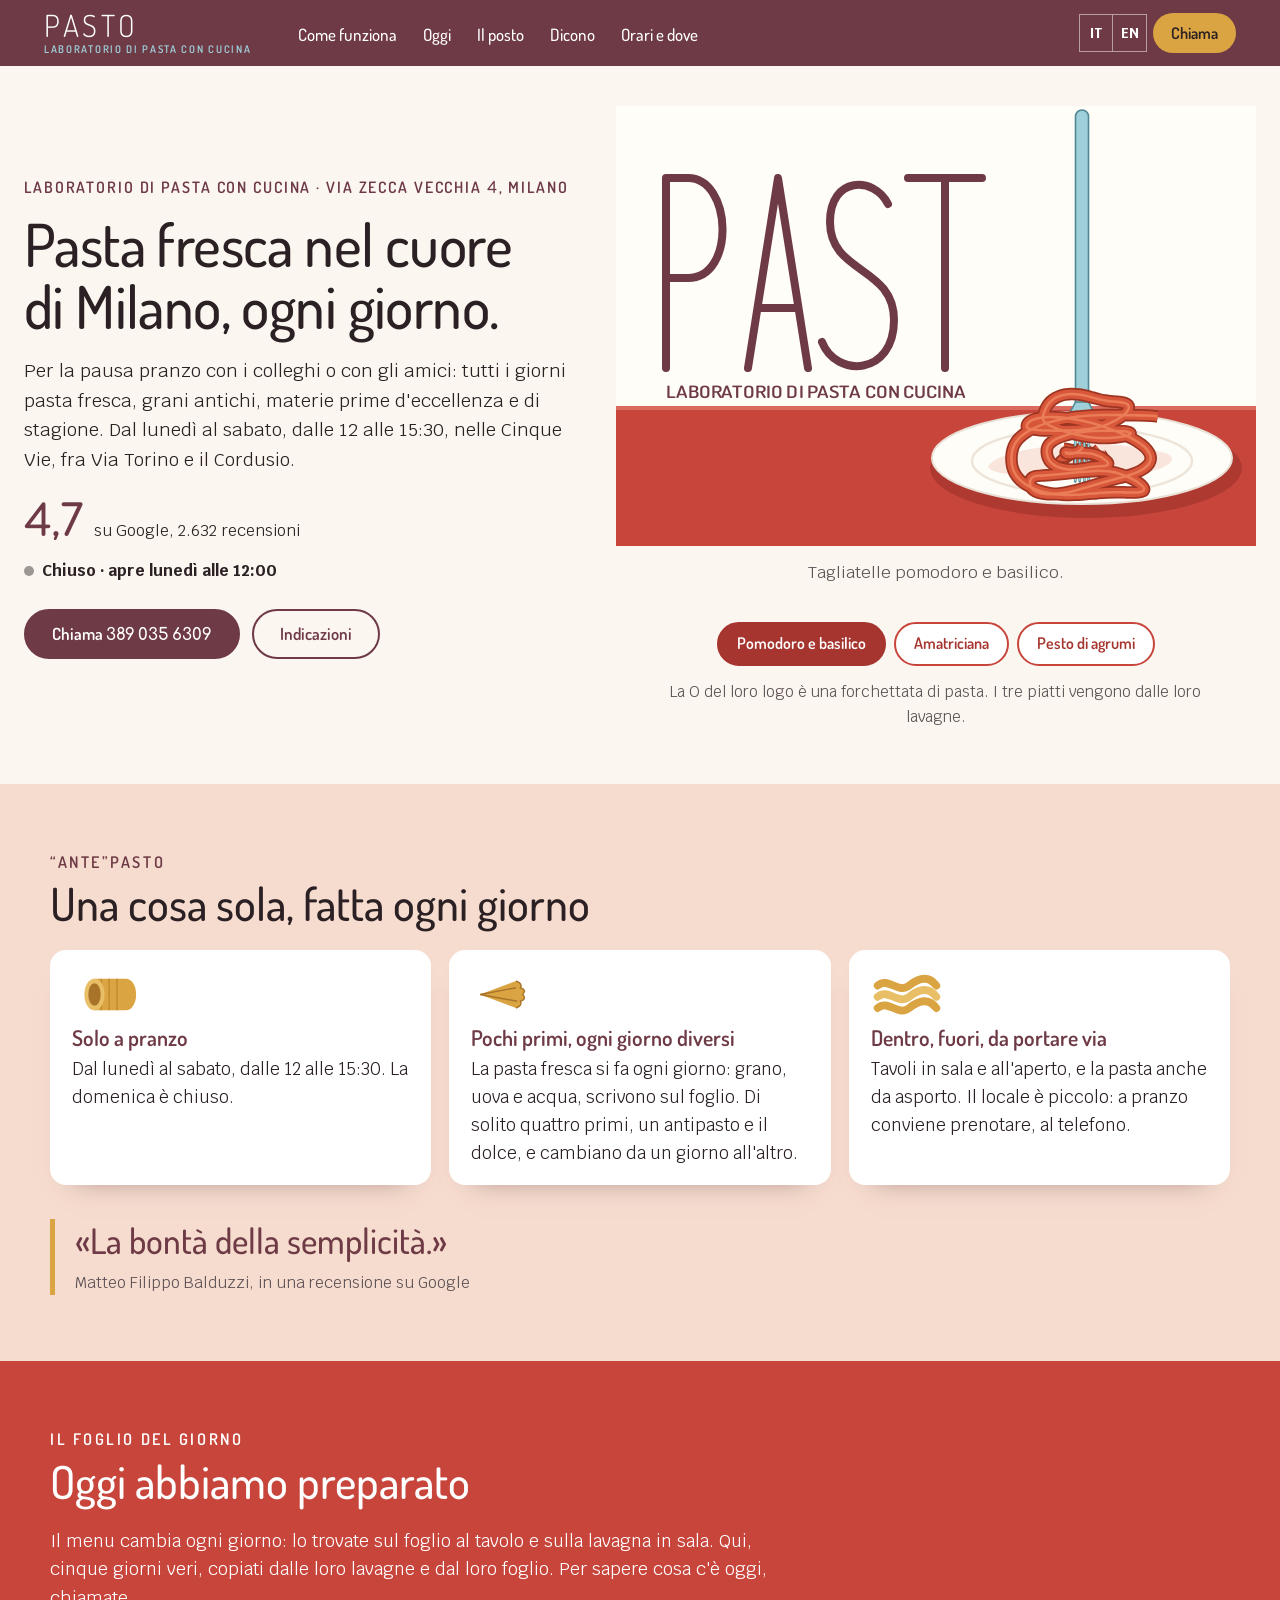
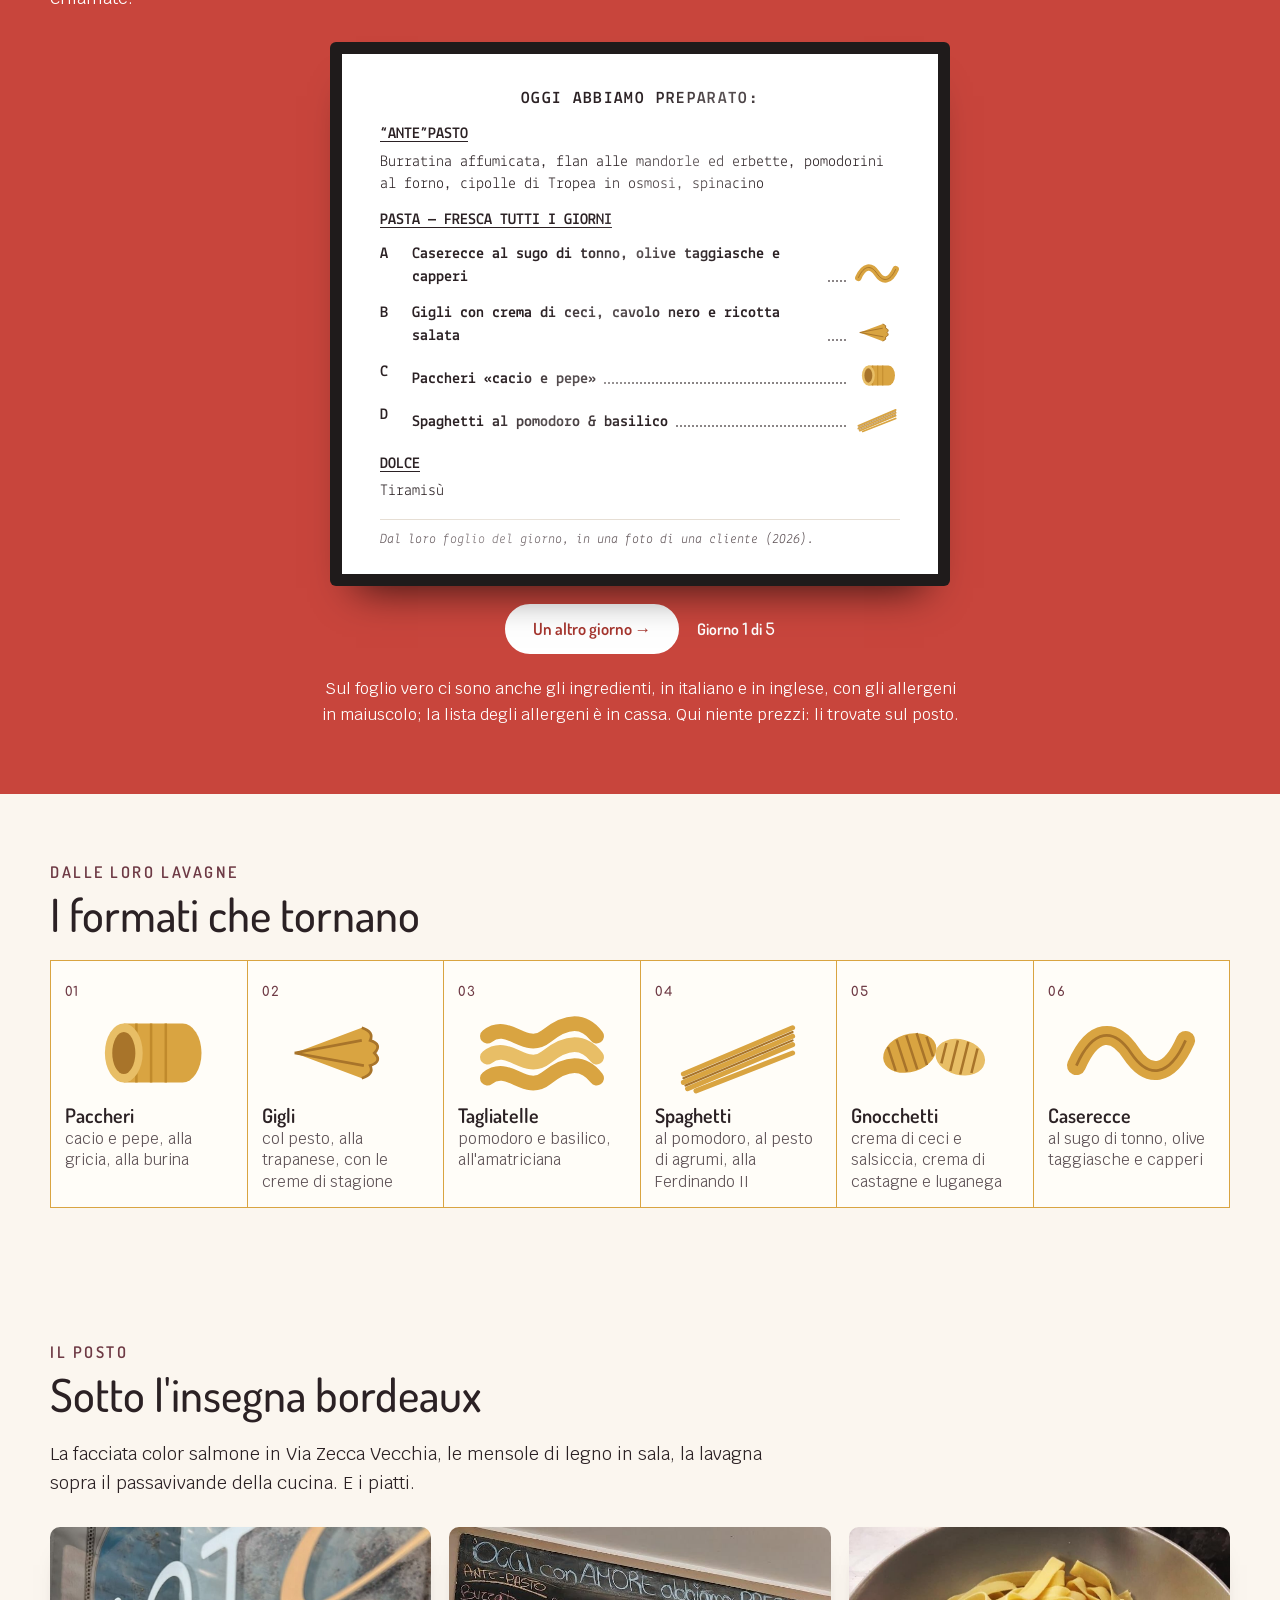
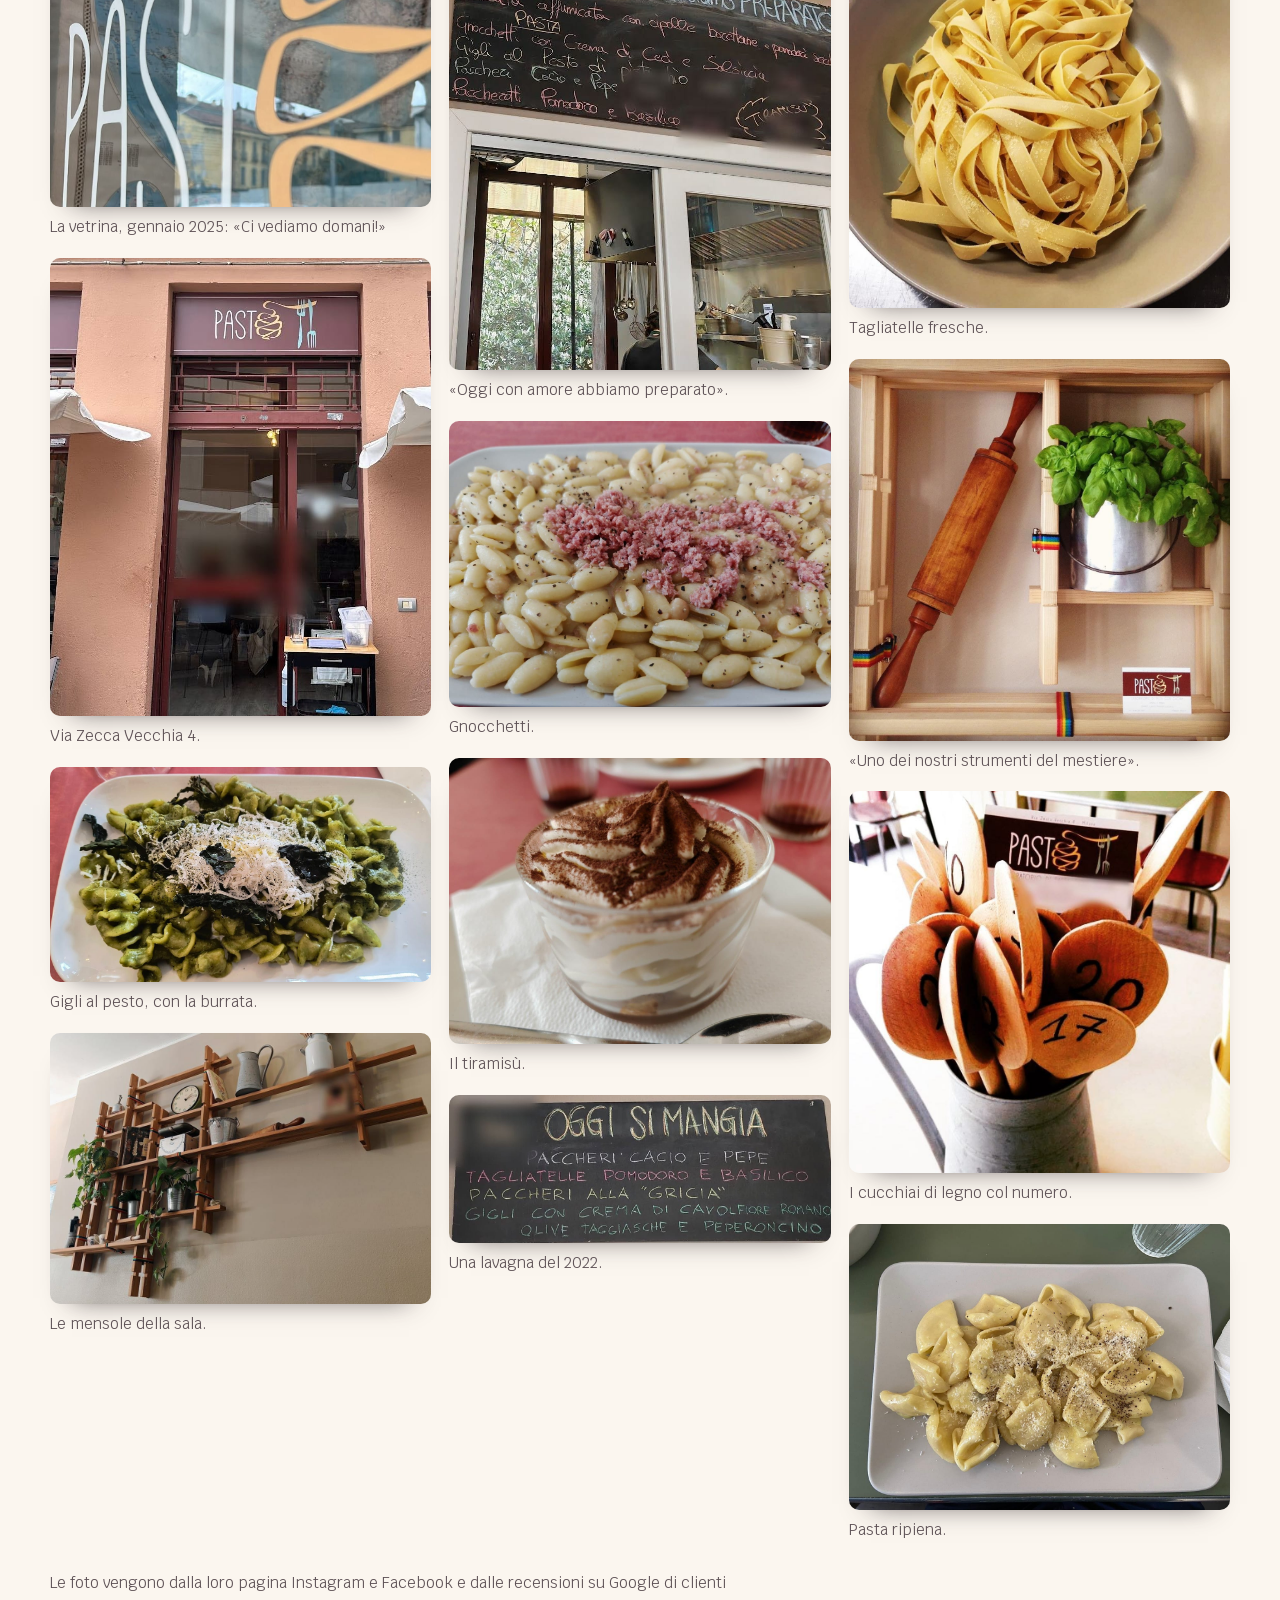
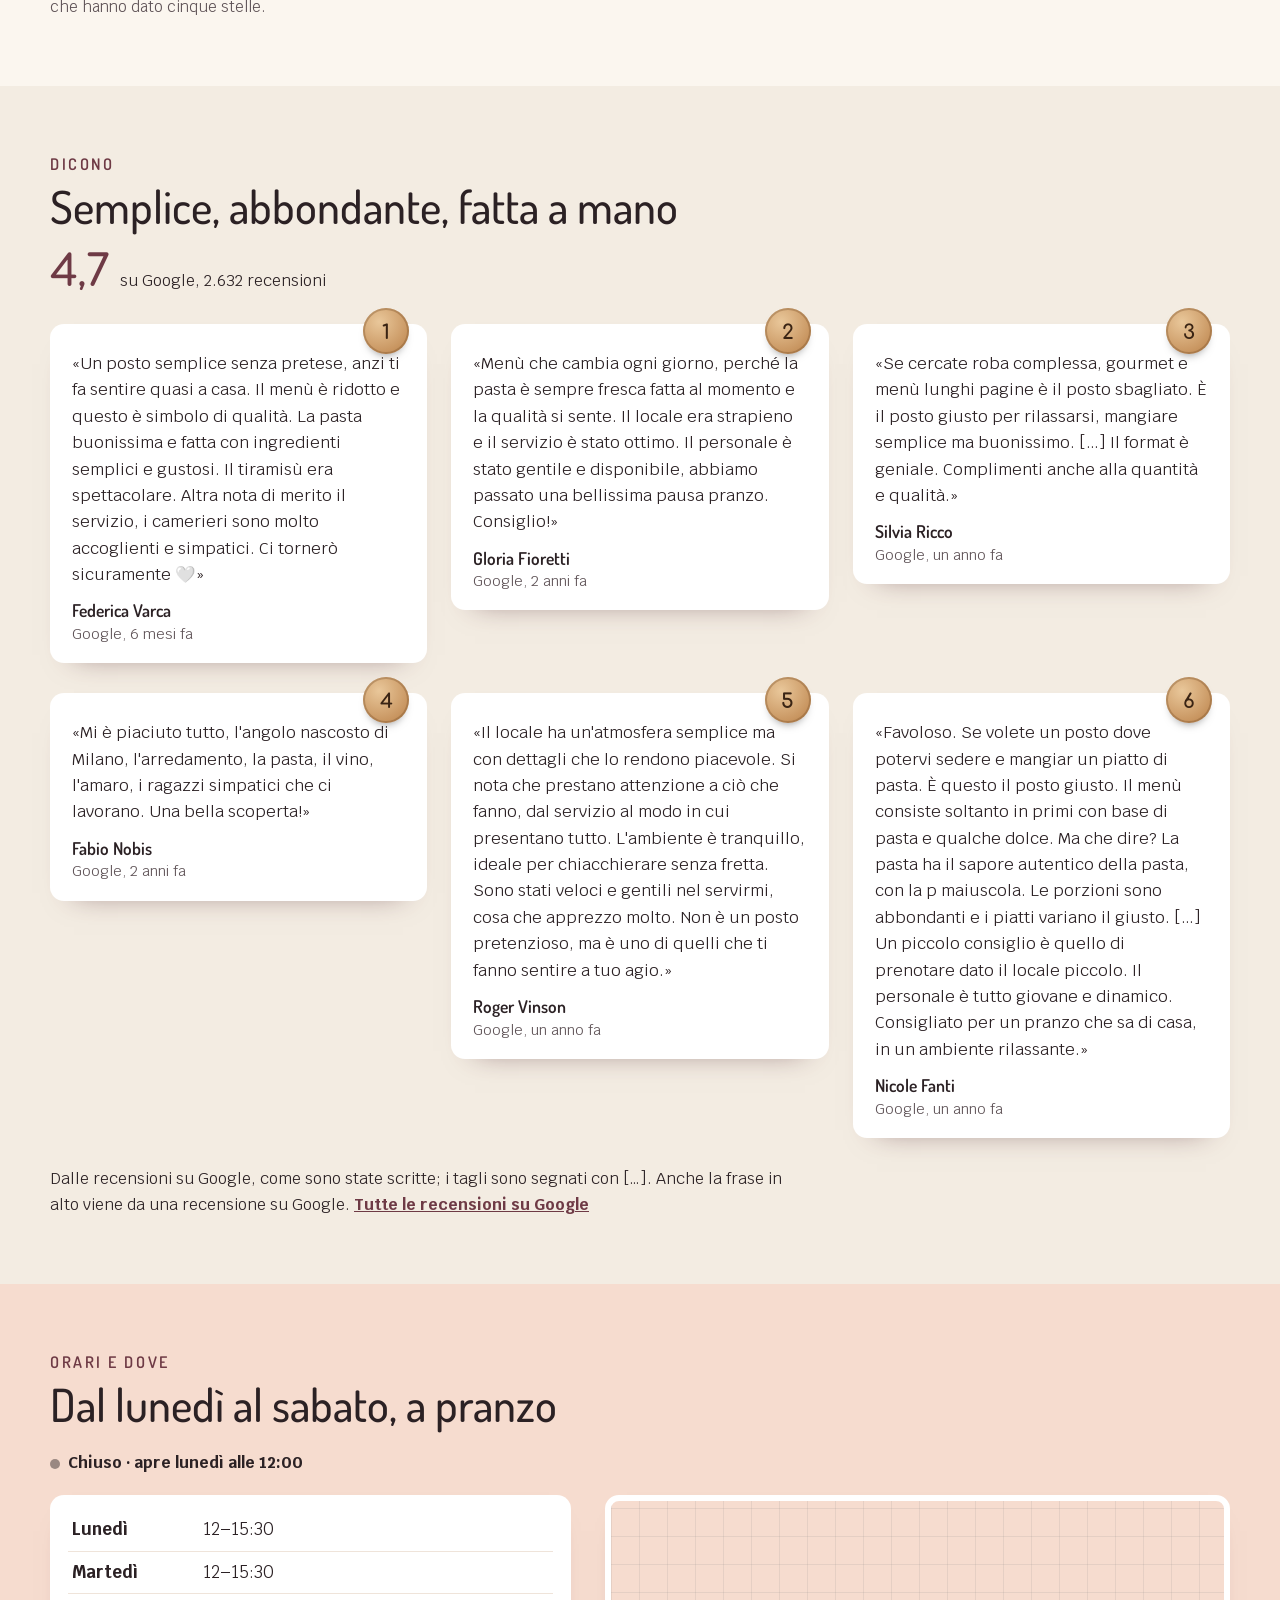
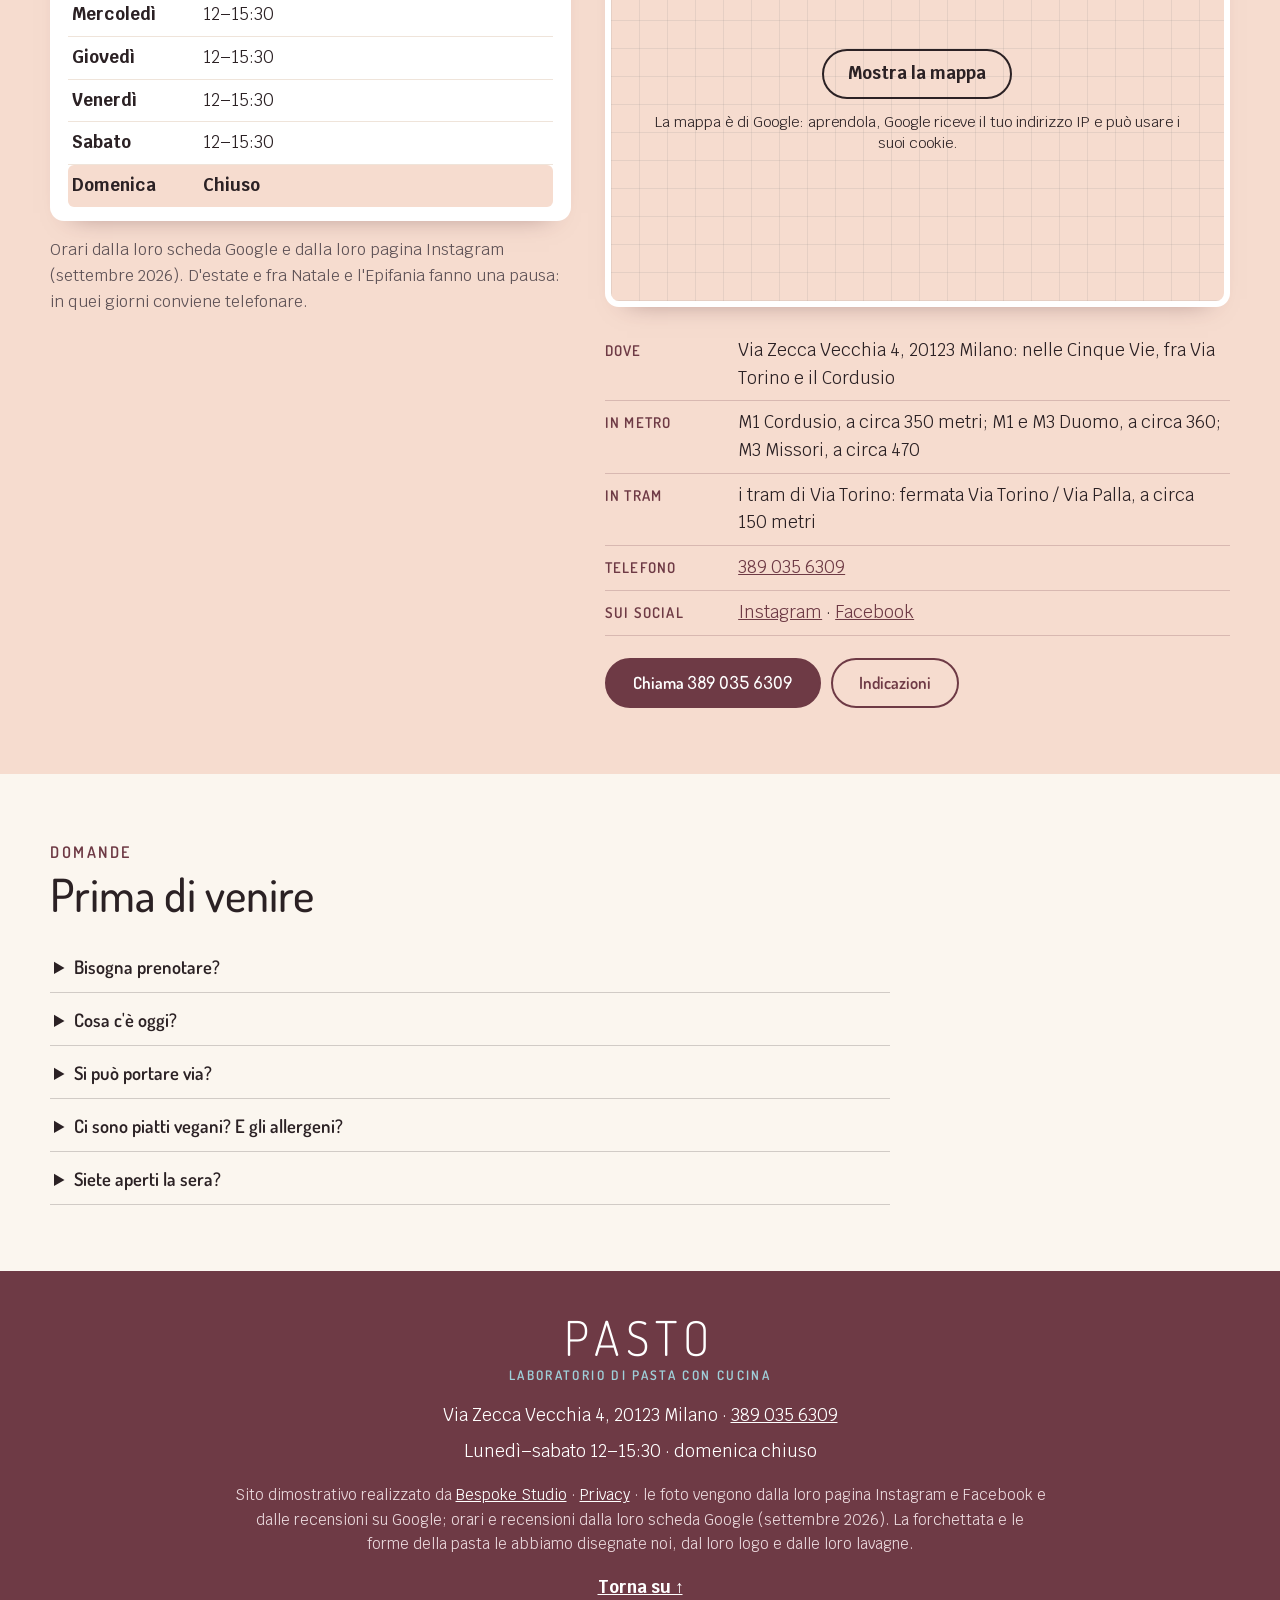
==== commit ae50e316: "Privacy e pulizia: caratteri sul sito, mappa al clic, informativa, noindex - caratteri copiati nel s" ====
--- a/index.html
+++ b/index.html
@@ -3,6 +3,7 @@
 <head>
 <meta charset="utf-8">
 <meta name="viewport" content="width=device-width, initial-scale=1">
+<meta name="robots" content="noindex">
 <script>(function(){var r=document.documentElement;r.classList.remove('no-js');
 /* la firma: finché main.js non parte c'è il piatto coi fili e niente forchetta; se il codice non arriva, dopo 2,5 s c'è il boccone finito */
 try{if(!matchMedia('(prefers-reduced-motion: reduce)').matches){r.classList.add('firma-attesa');window.__attesaForchetta=setTimeout(function(){r.classList.remove('firma-attesa')},2500)}}catch(e){}})()</script>
@@ -20,16 +21,54 @@
 <link rel="icon" href="img/favicon.svg" type="image/svg+xml">
 <link rel="icon" href="img/favicon-32.png" sizes="32x32" type="image/png">
 <link rel="apple-touch-icon" href="img/apple-touch-icon.png">
-<link rel="preconnect" href="https://fonts.googleapis.com">
-<link rel="preconnect" href="https://fonts.gstatic.com" crossorigin>
-<link href="https://fonts.googleapis.com/css2?family=Dosis:wght@300;500;600;700&amp;family=Krub:ital,wght@0,400;0,700;1,400&amp;family=Lekton:ital,wght@0,400;0,700;1,400&amp;display=swap" rel="stylesheet">
-<link href="https://fonts.googleapis.com/css2?family=Comfortaa:wght@500;600;700&amp;text=0123456789&amp;display=swap" rel="stylesheet">
+<link rel="stylesheet" href="fonts/fonts.css?v=1">
 <link rel="stylesheet" href="css/styles.css?v=1">
 <script src="https://cdn.jsdelivr.net/npm/gsap@3.12.5/dist/gsap.min.js" defer></script>
 <script src="https://cdn.jsdelivr.net/npm/gsap@3.12.5/dist/ScrollTrigger.min.js" defer></script>
 <script src="js/main.js?v=1" defer></script>
 <script type="application/ld+json">
-{"@context":"https://schema.org","@type":"Restaurant","name":"Pasto - Laboratorio di pasta con cucina","description":"Laboratorio di pasta con cucina in Via Zecca Vecchia 4 a Milano: pasta fresca fatta ogni giorno, pochi primi che cambiano ogni giorno, solo a pranzo.","servesCuisine":"Italiana","url":"https://rotenzark.github.io/pasto-zecca-vecchia/","image":"https://rotenzark.github.io/pasto-zecca-vecchia/img/og.jpg","telephone":"+39 389 035 6309","address":{"@type":"PostalAddress","streetAddress":"Via Zecca Vecchia 4","postalCode":"20123","addressLocality":"Milano","addressRegion":"MI","addressCountry":"IT"},"geo":{"@type":"GeoCoordinates","latitude":45.46267,"longitude":9.18441},"openingHoursSpecification":[{"@type":"OpeningHoursSpecification","dayOfWeek":["Monday","Tuesday","Wednesday","Thursday","Friday","Saturday"],"opens":"12:00","closes":"15:30"}],"aggregateRating":{"@type":"AggregateRating","ratingValue":"4.7","reviewCount":"2632","bestRating":"5"},"sameAs":["https://www.facebook.com/pastomilano/","https://www.instagram.com/pastomilano/"]}
+{
+  "@context": "https://schema.org",
+  "@type": "Restaurant",
+  "name": "Pasto - Laboratorio di pasta con cucina",
+  "description": "Laboratorio di pasta con cucina in Via Zecca Vecchia 4 a Milano: pasta fresca fatta ogni giorno, pochi primi che cambiano ogni giorno, solo a pranzo.",
+  "servesCuisine": "Italiana",
+  "url": "https://rotenzark.github.io/pasto-zecca-vecchia/",
+  "image": "https://rotenzark.github.io/pasto-zecca-vecchia/img/og.jpg",
+  "telephone": "+39 389 035 6309",
+  "address": {
+    "@type": "PostalAddress",
+    "streetAddress": "Via Zecca Vecchia 4",
+    "postalCode": "20123",
+    "addressLocality": "Milano",
+    "addressRegion": "MI",
+    "addressCountry": "IT"
+  },
+  "geo": {
+    "@type": "GeoCoordinates",
+    "latitude": 45.46267,
+    "longitude": 9.18441
+  },
+  "openingHoursSpecification": [
+    {
+      "@type": "OpeningHoursSpecification",
+      "dayOfWeek": [
+        "Monday",
+        "Tuesday",
+        "Wednesday",
+        "Thursday",
+        "Friday",
+        "Saturday"
+      ],
+      "opens": "12:00",
+      "closes": "15:30"
+    }
+  ],
+  "sameAs": [
+    "https://www.facebook.com/pastomilano/",
+    "https://www.instagram.com/pastomilano/"
+  ]
+}
 </script>
 <script type="application/ld+json">
 {"@context":"https://schema.org","@type":"FAQPage","mainEntity":[
@@ -59,7 +98,7 @@
   <div class="testata__dentro">
     <a class="marchio" href="#inizio" aria-label="Pasto: torna all'inizio" data-i18n-aria="m.top">
       <span class="marchio__nome" aria-hidden="true">PASTO</span>
-      <span class="marchio__sotto" aria-hidden="true">laboratorio di pasta con cucina</span>
+      <span lang="it" class="marchio__sotto" aria-hidden="true">laboratorio di pasta con cucina</span>
     </a>
     <nav id="mainNav" class="voci" aria-label="Le sezioni" data-i18n-aria="m.nav">
       <a href="#come" data-i18n="n.come">Come funziona</a>
@@ -94,7 +133,7 @@
   <!-- ══════ L'APERTURA: le parole e la forchettata ══════ -->
   <section id="inizio" class="apertura" aria-labelledby="titolo">
     <div class="apertura__testo">
-      <p class="apertura__sopra" data-i18n="h.sopra">Laboratorio di pasta con cucina · Via Zecca Vecchia 4, Milano</p>
+      <p lang="it" class="apertura__sopra" data-i18n="h.sopra">Laboratorio di pasta con cucina · Via Zecca Vecchia 4, Milano</p>
       <h1 id="titolo" class="apertura__titolo" data-i18n="h.titolo">Pasta fresca nel cuore di Milano, ogni giorno.</h1>
       <p class="apertura__frase" data-i18n="h.testo">Per la pausa pranzo con i colleghi o con gli amici: tutti i giorni pasta fresca, grani antichi, materie prime d'eccellenza e di stagione. Dal lunedì al sabato, dalle 12 alle 15:30, nelle Cinque Vie, fra Via Torino e il Cordusio.</p>
       <p class="voto"><b class="voto__n">4,7</b> <span class="voto__su" data-i18n="h.google">su Google, 2.632 recensioni</span></p>
@@ -208,7 +247,7 @@
       <li class="regola reveal"><svg class="regola__forma" aria-hidden="true"><use href="#f-tagliatelle"/></svg><h3 class="regola__titolo" data-i18n="c.3">Dentro, fuori, da portare via</h3><p data-i18n="c.3t">Tavoli in sala e all'aperto, e la pasta anche da asporto. Il locale è piccolo: a pranzo conviene prenotare, al telefono.</p></li>
     </ol>
     <blockquote class="citazione reveal">
-      <p>«La bontà della semplicità.»</p>
+      <p lang="it">«La bontà della semplicità.»</p>
       <footer data-i18n="c.chi">Matteo Filippo Balduzzi, in una recensione su Google</footer>
     </blockquote>
   </section>
@@ -228,7 +267,7 @@
             <p class="giorno__voce" data-i18n="o2.pasta">Pasta — fresca tutti i giorni</p>
             <ul class="piatti">
               <li><b class="piatti__l">A</b><span class="piatti__n">Caserecce al sugo di tonno, olive taggiasche e capperi</span><span class="piatti__p" aria-hidden="true"></span><svg class="piatti__f" aria-hidden="true"><use href="#f-caserecce"/></svg></li>
-              <li><b class="piatti__l">B</b><span class="piatti__n">Gigli con crema di ceci, cavolo nero e ricotta salata</span><span class="piatti__p" aria-hidden="true"></span><svg class="piatti__f" aria-hidden="true"><use href="#f-gigli"/></svg></li>
+              <li><b class="piatti__l">B</b><span lang="it" class="piatti__n">Gigli con crema di ceci, cavolo nero e ricotta salata</span><span class="piatti__p" aria-hidden="true"></span><svg class="piatti__f" aria-hidden="true"><use href="#f-gigli"/></svg></li>
               <li><b class="piatti__l">C</b><span class="piatti__n">Paccheri «cacio e pepe»</span><span class="piatti__p" aria-hidden="true"></span><svg class="piatti__f" aria-hidden="true"><use href="#f-paccheri"/></svg></li>
               <li><b class="piatti__l">D</b><span class="piatti__n">Spaghetti al pomodoro &amp; basilico</span><span class="piatti__p" aria-hidden="true"></span><svg class="piatti__f" aria-hidden="true"><use href="#f-spaghetti"/></svg></li>
             </ul>
@@ -242,7 +281,7 @@
             <p class="giorno__ante">Burrata affumicata con cipolle borettane <span class="taglio">[…]</span></p>
             <p class="giorno__voce" data-i18n="o2.pasta2">Pasta</p>
             <ul class="piatti">
-              <li><b class="piatti__l">A</b><span class="piatti__n">Gnocchetti con crema di ceci e salsiccia</span><span class="piatti__p" aria-hidden="true"></span><svg class="piatti__f" aria-hidden="true"><use href="#f-gnocchetti"/></svg></li>
+              <li><b class="piatti__l">A</b><span lang="it" class="piatti__n">Gnocchetti con crema di ceci e salsiccia</span><span class="piatti__p" aria-hidden="true"></span><svg class="piatti__f" aria-hidden="true"><use href="#f-gnocchetti"/></svg></li>
               <li><b class="piatti__l">B</b><span class="piatti__n">Gigli al pesto di pistacchio</span><span class="piatti__p" aria-hidden="true"></span><svg class="piatti__f" aria-hidden="true"><use href="#f-gigli"/></svg></li>
               <li><b class="piatti__l">C</b><span class="piatti__n">Paccheri cacio e pepe</span><span class="piatti__p" aria-hidden="true"></span><svg class="piatti__f" aria-hidden="true"><use href="#f-paccheri"/></svg></li>
               <li><b class="piatti__l">D</b><span class="piatti__n">Paccherotti pomodoro e basilico</span><span class="piatti__p" aria-hidden="true"></span><svg class="piatti__f" aria-hidden="true"><use href="#f-paccheri"/></svg></li>
@@ -257,7 +296,7 @@
               <li><b class="piatti__l">A</b><span class="piatti__n">Paccheri cacio e pepe</span><span class="piatti__p" aria-hidden="true"></span><svg class="piatti__f" aria-hidden="true"><use href="#f-paccheri"/></svg></li>
               <li><b class="piatti__l">B</b><span class="piatti__n">Tagliatelle pomodoro e basilico</span><span class="piatti__p" aria-hidden="true"></span><svg class="piatti__f" aria-hidden="true"><use href="#f-tagliatelle"/></svg></li>
               <li><b class="piatti__l">C</b><span class="piatti__n">Paccheri alla «gricia»</span><span class="piatti__p" aria-hidden="true"></span><svg class="piatti__f" aria-hidden="true"><use href="#f-paccheri"/></svg></li>
-              <li><b class="piatti__l">D</b><span class="piatti__n">Gigli con crema di cavolfiore romano, olive taggiasche e peperoncino</span><span class="piatti__p" aria-hidden="true"></span><svg class="piatti__f" aria-hidden="true"><use href="#f-gigli"/></svg></li>
+              <li><b class="piatti__l">D</b><span lang="it" class="piatti__n">Gigli con crema di cavolfiore romano, olive taggiasche e peperoncino</span><span class="piatti__p" aria-hidden="true"></span><svg class="piatti__f" aria-hidden="true"><use href="#f-gigli"/></svg></li>
             </ul>
             <p class="giorno__fonte" data-i18n="o2.f2">Dalla lavagna «Oggi si mangia», sulla loro pagina Facebook (2022).</p>
           </li>
@@ -265,7 +304,7 @@
             <p class="giorno__testa">Oggi si mangia</p>
             <ul class="piatti">
               <li><b class="piatti__l">A</b><span class="piatti__n">Paccheri cacio e pepe</span><span class="piatti__p" aria-hidden="true"></span><svg class="piatti__f" aria-hidden="true"><use href="#f-paccheri"/></svg></li>
-              <li><b class="piatti__l">B</b><span class="piatti__n">Gigli con pesto alla trapanese</span><span class="piatti__p" aria-hidden="true"></span><svg class="piatti__f" aria-hidden="true"><use href="#f-gigli"/></svg></li>
+              <li><b class="piatti__l">B</b><span lang="it" class="piatti__n">Gigli con pesto alla trapanese</span><span class="piatti__p" aria-hidden="true"></span><svg class="piatti__f" aria-hidden="true"><use href="#f-gigli"/></svg></li>
               <li><b class="piatti__l">C</b><span class="piatti__n">Spaghetti alla Ferdinando II</span><span class="piatti__p" aria-hidden="true"></span><svg class="piatti__f" aria-hidden="true"><use href="#f-spaghetti"/></svg></li>
               <li><b class="piatti__l">D</b><span class="piatti__n">Tagliatelle pomodoro e basilico</span><span class="piatti__p" aria-hidden="true"></span><svg class="piatti__f" aria-hidden="true"><use href="#f-tagliatelle"/></svg></li>
             </ul>
@@ -333,12 +372,12 @@
     <h2 id="diconoT" class="capitolo__titolo" data-i18n="d.titolo">Semplice, abbondante, fatta a mano</h2>
     <p class="voto voto--sezione"><b class="voto__n">4,7</b> <span class="voto__su" data-i18n="d.google">su Google, 2.632 recensioni</span></p>
     <ul class="recensioni">
-      <li class="recensione reveal"><span class="paletta" aria-hidden="true">1</span><p class="recensione__testo">«Un posto semplice senza pretese, anzi ti fa sentire quasi a casa. Il menù è ridotto e questo è simbolo di qualità. La pasta buonissima e fatta con ingredienti semplici e gustosi. Il tiramisù era spettacolare. Altra nota di merito il servizio, i camerieri sono molto accoglienti e simpatici. Ci tornerò sicuramente 🤍»</p><p class="recensione__chi"><b>Federica Varca</b> <span data-i18n="d.g6m">Google, 6 mesi fa</span></p></li>
-      <li class="recensione reveal"><span class="paletta" aria-hidden="true">2</span><p class="recensione__testo">«Menù che cambia ogni giorno, perché la pasta è sempre fresca fatta al momento e la qualità si sente. Il locale era strapieno e il servizio è stato ottimo. Il personale è stato gentile e disponibile, abbiamo passato una bellissima pausa pranzo. Consiglio!»</p><p class="recensione__chi"><b>Gloria Fioretti</b> <span data-i18n="d.g2a">Google, 2 anni fa</span></p></li>
-      <li class="recensione reveal"><span class="paletta" aria-hidden="true">3</span><p class="recensione__testo">«Se cercate roba complessa, gourmet e menù lunghi pagine è il posto sbagliato. È il posto giusto per rilassarsi, mangiare semplice ma buonissimo. <span class="taglio">[…]</span> Il format è geniale. Complimenti anche alla quantità e qualità.»</p><p class="recensione__chi"><b>Silvia Ricco</b> <span data-i18n="d.g1a">Google, un anno fa</span></p></li>
-      <li class="recensione reveal"><span class="paletta" aria-hidden="true">4</span><p class="recensione__testo">«Mi è piaciuto tutto, l'angolo nascosto di Milano, l'arredamento, la pasta, il vino, l'amaro, i ragazzi simpatici che ci lavorano. Una bella scoperta!»</p><p class="recensione__chi"><b>Fabio Nobis</b> <span data-i18n="d.g2a">Google, 2 anni fa</span></p></li>
-      <li class="recensione reveal"><span class="paletta" aria-hidden="true">5</span><p class="recensione__testo">«Il locale ha un'atmosfera semplice ma con dettagli che lo rendono piacevole. Si nota che prestano attenzione a ciò che fanno, dal servizio al modo in cui presentano tutto. L'ambiente è tranquillo, ideale per chiacchierare senza fretta. Sono stati veloci e gentili nel servirmi, cosa che apprezzo molto. Non è un posto pretenzioso, ma è uno di quelli che ti fanno sentire a tuo agio.»</p><p class="recensione__chi"><b>Roger Vinson</b> <span data-i18n="d.g1a">Google, un anno fa</span></p></li>
-      <li class="recensione reveal"><span class="paletta" aria-hidden="true">6</span><p class="recensione__testo">«Favoloso. Se volete un posto dove potervi sedere e mangiar un piatto di pasta. È questo il posto giusto. Il menù consiste soltanto in primi con base di pasta e qualche dolce. Ma che dire? La pasta ha il sapore autentico della pasta, con la p maiuscola. Le porzioni sono abbondanti e i piatti variano il giusto. <span class="taglio">[…]</span> Un piccolo consiglio è quello di prenotare dato il locale piccolo. Il personale è tutto giovane e dinamico. Consigliato per un pranzo che sa di casa, in un ambiente rilassante.»</p><p class="recensione__chi"><b>Nicole Fanti</b> <span data-i18n="d.g1a">Google, un anno fa</span></p></li>
+      <li class="recensione reveal"><span class="paletta" aria-hidden="true">1</span><p lang="it" class="recensione__testo">«Un posto semplice senza pretese, anzi ti fa sentire quasi a casa. Il menù è ridotto e questo è simbolo di qualità. La pasta buonissima e fatta con ingredienti semplici e gustosi. Il tiramisù era spettacolare. Altra nota di merito il servizio, i camerieri sono molto accoglienti e simpatici. Ci tornerò sicuramente 🤍»</p><p class="recensione__chi"><b>Federica Varca</b> <span data-i18n="d.g6m">Google, 6 mesi fa</span></p></li>
+      <li class="recensione reveal"><span class="paletta" aria-hidden="true">2</span><p lang="it" class="recensione__testo">«Menù che cambia ogni giorno, perché la pasta è sempre fresca fatta al momento e la qualità si sente. Il locale era strapieno e il servizio è stato ottimo. Il personale è stato gentile e disponibile, abbiamo passato una bellissima pausa pranzo. Consiglio!»</p><p class="recensione__chi"><b>Gloria Fioretti</b> <span data-i18n="d.g2a">Google, 2 anni fa</span></p></li>
+      <li class="recensione reveal"><span class="paletta" aria-hidden="true">3</span><p lang="it" class="recensione__testo">«Se cercate roba complessa, gourmet e menù lunghi pagine è il posto sbagliato. È il posto giusto per rilassarsi, mangiare semplice ma buonissimo. <span class="taglio">[…]</span> Il format è geniale. Complimenti anche alla quantità e qualità.»</p><p class="recensione__chi"><b>Silvia Ricco</b> <span data-i18n="d.g1a">Google, un anno fa</span></p></li>
+      <li class="recensione reveal"><span class="paletta" aria-hidden="true">4</span><p lang="it" class="recensione__testo">«Mi è piaciuto tutto, l'angolo nascosto di Milano, l'arredamento, la pasta, il vino, l'amaro, i ragazzi simpatici che ci lavorano. Una bella scoperta!»</p><p class="recensione__chi"><b>Fabio Nobis</b> <span data-i18n="d.g2a">Google, 2 anni fa</span></p></li>
+      <li class="recensione reveal"><span class="paletta" aria-hidden="true">5</span><p lang="it" class="recensione__testo">«Il locale ha un'atmosfera semplice ma con dettagli che lo rendono piacevole. Si nota che prestano attenzione a ciò che fanno, dal servizio al modo in cui presentano tutto. L'ambiente è tranquillo, ideale per chiacchierare senza fretta. Sono stati veloci e gentili nel servirmi, cosa che apprezzo molto. Non è un posto pretenzioso, ma è uno di quelli che ti fanno sentire a tuo agio.»</p><p class="recensione__chi"><b>Roger Vinson</b> <span data-i18n="d.g1a">Google, un anno fa</span></p></li>
+      <li class="recensione reveal"><span class="paletta" aria-hidden="true">6</span><p lang="it" class="recensione__testo">«Favoloso. Se volete un posto dove potervi sedere e mangiar un piatto di pasta. È questo il posto giusto. Il menù consiste soltanto in primi con base di pasta e qualche dolce. Ma che dire? La pasta ha il sapore autentico della pasta, con la p maiuscola. Le porzioni sono abbondanti e i piatti variano il giusto. <span class="taglio">[…]</span> Un piccolo consiglio è quello di prenotare dato il locale piccolo. Il personale è tutto giovane e dinamico. Consigliato per un pranzo che sa di casa, in un ambiente rilassante.»</p><p class="recensione__chi"><b>Nicole Fanti</b> <span data-i18n="d.g1a">Google, un anno fa</span></p></li>
     </ul>
     <p class="dicono__nota"><span data-i18n="d.nota">Dalle recensioni su Google, come sono state scritte; i tagli sono segnati con […]. Anche la frase in alto viene da una recensione su Google.</span> <a href="https://www.google.com/maps/search/?api=1&amp;query=Pasto+Laboratorio+di+pasta+con+cucina%2C+Via+Zecca+Vecchia+4%2C+20123+Milano" target="_blank" rel="noopener" data-i18n="d.tutte">Tutte le recensioni su Google</a></p>
   </section>
@@ -363,7 +402,7 @@
       </div>
       <div class="dove">
         <div class="cartina reveal">
-          <iframe title="Mappa: Pasto, Via Zecca Vecchia 4, Milano" data-i18n-title="o.mappa" src="https://maps.google.com/maps?q=Pasto%20-%20Laboratorio%20di%20pasta%20con%20cucina%2C%20Via%20Zecca%20Vecchia%204%2C%2020123%20Milano&amp;z=16&amp;output=embed" width="600" height="400" loading="lazy" referrerpolicy="no-referrer-when-downgrade"></iframe>
+          <div class="mappa-clic" data-mappa-clic style="--mappa-h: 400px"><template><iframe title="Mappa: Pasto, Via Zecca Vecchia 4, Milano" data-i18n-title="o.mappa" src="https://maps.google.com/maps?q=Pasto%20-%20Laboratorio%20di%20pasta%20con%20cucina%2C%20Via%20Zecca%20Vecchia%204%2C%2020123%20Milano&amp;z=16&amp;output=embed" width="600" height="400" loading="lazy" referrerpolicy="no-referrer-when-downgrade"></iframe></template><div class="mappa-clic__velo"><a class="mappa-clic__btn" href="https://www.google.com/maps/dir/?api=1&amp;destination=Pasto+Laboratorio+di+pasta+con+cucina%2C+Via+Zecca+Vecchia+4%2C+20123+Milano" target="_blank" rel="noopener">Mostra la mappa</a><p class="mappa-clic__nota">La mappa è di Google: aprendola, Google riceve il tuo indirizzo IP e può usare i suoi cookie.</p></div></div>
         </div>
         <dl class="indirizzo">
           <div><dt data-i18n="o.dove">Dove</dt><dd data-i18n="o.dovev">Via Zecca Vecchia 4, 20123 Milano: nelle Cinque Vie, fra Via Torino e il Cordusio</dd></div>
@@ -395,10 +434,10 @@
 <footer class="piede">
   <div class="piede__dentro">
     <p class="piede__marchio" aria-hidden="true">PASTO</p>
-    <p class="piede__sotto">Laboratorio di pasta con cucina</p>
+    <p lang="it" class="piede__sotto">Laboratorio di pasta con cucina</p>
     <p class="piede__dove">Via Zecca Vecchia 4, 20123 Milano · <a href="tel:+393890356309" class="intero">389 035 6309</a></p>
     <p class="piede__orario" data-i18n="f2.orario">Lunedì–sabato 12–15:30 · domenica chiuso</p>
-    <p class="piede__cred" data-i18n="f2.cred">Sito dimostrativo realizzato da <a href="https://bespokestud.io" rel="noopener">Bespoke Studio</a> · le foto vengono dalla loro pagina Instagram e Facebook e dalle recensioni su Google; orari e recensioni dalla loro scheda Google (settembre 2026). La forchettata e le forme della pasta le abbiamo disegnate noi, dal loro logo e dalle loro lavagne.</p>
+    <p class="piede__cred" data-i18n="f2.cred">Sito dimostrativo realizzato da <a href="https://bespokestud.io" rel="noopener">Bespoke Studio</a> · <a href="privacy.html">Privacy</a> · le foto vengono dalla loro pagina Instagram e Facebook e dalle recensioni su Google; orari e recensioni dalla loro scheda Google (settembre 2026). La forchettata e le forme della pasta le abbiamo disegnate noi, dal loro logo e dalle loro lavagne.</p>
     <p><a class="piede__su" href="#inizio" data-i18n="f2.su">Torna su ↑</a></p>
   </div>
 </footer>
@@ -413,5 +452,6 @@
   <img id="lightboxImg" src="" alt="">
 </div>
 
+<script src="js/mappa-clic.js?v=1" defer></script>
 </body>
 </html>
--- a/fonts/fonts.css
+++ b/fonts/fonts.css
@@ -0,0 +1,295 @@
+/* Caratteri ospitati sul sito: nessuna richiesta a Google Fonts o Fontshare (giro privacy 1/10/2026). Licenze in LICENSE.txt. */
+/* vietnamese */
+@font-face {
+  font-family: 'Dosis';
+  font-style: normal;
+  font-weight: 300;
+  font-display: swap;
+  src: url(dosis-v34-HhyaU5sn9vOmLzlnC_W6EQ-ae7adc.woff2) format('woff2');
+  unicode-range: U+0102-0103, U+0110-0111, U+0128-0129, U+0168-0169, U+01A0-01A1, U+01AF-01B0, U+0300-0301, U+0303-0304, U+0308-0309, U+0323, U+0329, U+1EA0-1EF9, U+20AB;
+}
+/* latin-ext */
+@font-face {
+  font-family: 'Dosis';
+  font-style: normal;
+  font-weight: 300;
+  font-display: swap;
+  src: url(dosis-v34-HhyaU5sn9vOmLzlmC_W6EQ-6549d3.woff2) format('woff2');
+  unicode-range: U+0100-02BA, U+02BD-02C5, U+02C7-02CC, U+02CE-02D7, U+02DD-02FF, U+0304, U+0308, U+0329, U+1D00-1DBF, U+1E00-1E9F, U+1EF2-1EFF, U+2020, U+20A0-20AB, U+20AD-20C0, U+2113, U+2C60-2C7F, U+A720-A7FF;
+}
+/* latin */
+@font-face {
+  font-family: 'Dosis';
+  font-style: normal;
+  font-weight: 300;
+  font-display: swap;
+  src: url(dosis-v34-HhyaU5sn9vOmLzloC_U-60c9ec.woff2) format('woff2');
+  unicode-range: U+0000-00FF, U+0131, U+0152-0153, U+02BB-02BC, U+02C6, U+02DA, U+02DC, U+0304, U+0308, U+0329, U+2000-206F, U+20AC, U+2122, U+2191, U+2193, U+2212, U+2215, U+FEFF, U+FFFD;
+}
+/* vietnamese */
+@font-face {
+  font-family: 'Dosis';
+  font-style: normal;
+  font-weight: 500;
+  font-display: swap;
+  src: url(dosis-v34-HhyaU5sn9vOmLzlnC_W6EQ-ae7adc.woff2) format('woff2');
+  unicode-range: U+0102-0103, U+0110-0111, U+0128-0129, U+0168-0169, U+01A0-01A1, U+01AF-01B0, U+0300-0301, U+0303-0304, U+0308-0309, U+0323, U+0329, U+1EA0-1EF9, U+20AB;
+}
+/* latin-ext */
+@font-face {
+  font-family: 'Dosis';
+  font-style: normal;
+  font-weight: 500;
+  font-display: swap;
+  src: url(dosis-v34-HhyaU5sn9vOmLzlmC_W6EQ-6549d3.woff2) format('woff2');
+  unicode-range: U+0100-02BA, U+02BD-02C5, U+02C7-02CC, U+02CE-02D7, U+02DD-02FF, U+0304, U+0308, U+0329, U+1D00-1DBF, U+1E00-1E9F, U+1EF2-1EFF, U+2020, U+20A0-20AB, U+20AD-20C0, U+2113, U+2C60-2C7F, U+A720-A7FF;
+}
+/* latin */
+@font-face {
+  font-family: 'Dosis';
+  font-style: normal;
+  font-weight: 500;
+  font-display: swap;
+  src: url(dosis-v34-HhyaU5sn9vOmLzloC_U-60c9ec.woff2) format('woff2');
+  unicode-range: U+0000-00FF, U+0131, U+0152-0153, U+02BB-02BC, U+02C6, U+02DA, U+02DC, U+0304, U+0308, U+0329, U+2000-206F, U+20AC, U+2122, U+2191, U+2193, U+2212, U+2215, U+FEFF, U+FFFD;
+}
+/* vietnamese */
+@font-face {
+  font-family: 'Dosis';
+  font-style: normal;
+  font-weight: 600;
+  font-display: swap;
+  src: url(dosis-v34-HhyaU5sn9vOmLzlnC_W6EQ-ae7adc.woff2) format('woff2');
+  unicode-range: U+0102-0103, U+0110-0111, U+0128-0129, U+0168-0169, U+01A0-01A1, U+01AF-01B0, U+0300-0301, U+0303-0304, U+0308-0309, U+0323, U+0329, U+1EA0-1EF9, U+20AB;
+}
+/* latin-ext */
+@font-face {
+  font-family: 'Dosis';
+  font-style: normal;
+  font-weight: 600;
+  font-display: swap;
+  src: url(dosis-v34-HhyaU5sn9vOmLzlmC_W6EQ-6549d3.woff2) format('woff2');
+  unicode-range: U+0100-02BA, U+02BD-02C5, U+02C7-02CC, U+02CE-02D7, U+02DD-02FF, U+0304, U+0308, U+0329, U+1D00-1DBF, U+1E00-1E9F, U+1EF2-1EFF, U+2020, U+20A0-20AB, U+20AD-20C0, U+2113, U+2C60-2C7F, U+A720-A7FF;
+}
+/* latin */
+@font-face {
+  font-family: 'Dosis';
+  font-style: normal;
+  font-weight: 600;
+  font-display: swap;
+  src: url(dosis-v34-HhyaU5sn9vOmLzloC_U-60c9ec.woff2) format('woff2');
+  unicode-range: U+0000-00FF, U+0131, U+0152-0153, U+02BB-02BC, U+02C6, U+02DA, U+02DC, U+0304, U+0308, U+0329, U+2000-206F, U+20AC, U+2122, U+2191, U+2193, U+2212, U+2215, U+FEFF, U+FFFD;
+}
+/* vietnamese */
+@font-face {
+  font-family: 'Dosis';
+  font-style: normal;
+  font-weight: 700;
+  font-display: swap;
+  src: url(dosis-v34-HhyaU5sn9vOmLzlnC_W6EQ-ae7adc.woff2) format('woff2');
+  unicode-range: U+0102-0103, U+0110-0111, U+0128-0129, U+0168-0169, U+01A0-01A1, U+01AF-01B0, U+0300-0301, U+0303-0304, U+0308-0309, U+0323, U+0329, U+1EA0-1EF9, U+20AB;
+}
+/* latin-ext */
+@font-face {
+  font-family: 'Dosis';
+  font-style: normal;
+  font-weight: 700;
+  font-display: swap;
+  src: url(dosis-v34-HhyaU5sn9vOmLzlmC_W6EQ-6549d3.woff2) format('woff2');
+  unicode-range: U+0100-02BA, U+02BD-02C5, U+02C7-02CC, U+02CE-02D7, U+02DD-02FF, U+0304, U+0308, U+0329, U+1D00-1DBF, U+1E00-1E9F, U+1EF2-1EFF, U+2020, U+20A0-20AB, U+20AD-20C0, U+2113, U+2C60-2C7F, U+A720-A7FF;
+}
+/* latin */
+@font-face {
+  font-family: 'Dosis';
+  font-style: normal;
+  font-weight: 700;
+  font-display: swap;
+  src: url(dosis-v34-HhyaU5sn9vOmLzloC_U-60c9ec.woff2) format('woff2');
+  unicode-range: U+0000-00FF, U+0131, U+0152-0153, U+02BB-02BC, U+02C6, U+02DA, U+02DC, U+0304, U+0308, U+0329, U+2000-206F, U+20AC, U+2122, U+2191, U+2193, U+2212, U+2215, U+FEFF, U+FFFD;
+}
+/* thai */
+@font-face {
+  font-family: 'Krub';
+  font-style: italic;
+  font-weight: 400;
+  font-display: swap;
+  src: url(krub-v11-sZlFdRyC6CRYbkQqG5FXe6E-a839d8.woff2) format('woff2');
+  unicode-range: U+02D7, U+0303, U+0331, U+0E01-0E5B, U+200C-200D, U+25CC;
+}
+/* vietnamese */
+@font-face {
+  font-family: 'Krub';
+  font-style: italic;
+  font-weight: 400;
+  font-display: swap;
+  src: url(krub-v11-sZlFdRyC6CRYbkQqAJFXe6E-1b4d42.woff2) format('woff2');
+  unicode-range: U+0102-0103, U+0110-0111, U+0128-0129, U+0168-0169, U+01A0-01A1, U+01AF-01B0, U+0300-0301, U+0303-0304, U+0308-0309, U+0323, U+0329, U+1EA0-1EF9, U+20AB;
+}
+/* latin-ext */
+@font-face {
+  font-family: 'Krub';
+  font-style: italic;
+  font-weight: 400;
+  font-display: swap;
+  src: url(krub-v11-sZlFdRyC6CRYbkQqAZFXe6E-a6dc5d.woff2) format('woff2');
+  unicode-range: U+0100-02BA, U+02BD-02C5, U+02C7-02CC, U+02CE-02D7, U+02DD-02FF, U+0304, U+0308, U+0329, U+1D00-1DBF, U+1E00-1E9F, U+1EF2-1EFF, U+2020, U+20A0-20AB, U+20AD-20C0, U+2113, U+2C60-2C7F, U+A720-A7FF;
+}
+/* latin */
+@font-face {
+  font-family: 'Krub';
+  font-style: italic;
+  font-weight: 400;
+  font-display: swap;
+  src: url(krub-v11-sZlFdRyC6CRYbkQqD5FX-190313.woff2) format('woff2');
+  unicode-range: U+0000-00FF, U+0131, U+0152-0153, U+02BB-02BC, U+02C6, U+02DA, U+02DC, U+0304, U+0308, U+0329, U+2000-206F, U+20AC, U+2122, U+2191, U+2193, U+2212, U+2215, U+FEFF, U+FFFD;
+}
+/* thai */
+@font-face {
+  font-family: 'Krub';
+  font-style: normal;
+  font-weight: 400;
+  font-display: swap;
+  src: url(krub-v11-sZlLdRyC6CRYblUaDYlT-e638c7.woff2) format('woff2');
+  unicode-range: U+02D7, U+0303, U+0331, U+0E01-0E5B, U+200C-200D, U+25CC;
+}
+/* vietnamese */
+@font-face {
+  font-family: 'Krub';
+  font-style: normal;
+  font-weight: 400;
+  font-display: swap;
+  src: url(krub-v11-sZlLdRyC6CRYbk4aDYlT-33586d.woff2) format('woff2');
+  unicode-range: U+0102-0103, U+0110-0111, U+0128-0129, U+0168-0169, U+01A0-01A1, U+01AF-01B0, U+0300-0301, U+0303-0304, U+0308-0309, U+0323, U+0329, U+1EA0-1EF9, U+20AB;
+}
+/* latin-ext */
+@font-face {
+  font-family: 'Krub';
+  font-style: normal;
+  font-weight: 400;
+  font-display: swap;
+  src: url(krub-v11-sZlLdRyC6CRYbk8aDYlT-511cc3.woff2) format('woff2');
+  unicode-range: U+0100-02BA, U+02BD-02C5, U+02C7-02CC, U+02CE-02D7, U+02DD-02FF, U+0304, U+0308, U+0329, U+1D00-1DBF, U+1E00-1E9F, U+1EF2-1EFF, U+2020, U+20A0-20AB, U+20AD-20C0, U+2113, U+2C60-2C7F, U+A720-A7FF;
+}
+/* latin */
+@font-face {
+  font-family: 'Krub';
+  font-style: normal;
+  font-weight: 400;
+  font-display: swap;
+  src: url(krub-v11-sZlLdRyC6CRYbkEaDQ-567240.woff2) format('woff2');
+  unicode-range: U+0000-00FF, U+0131, U+0152-0153, U+02BB-02BC, U+02C6, U+02DA, U+02DC, U+0304, U+0308, U+0329, U+2000-206F, U+20AC, U+2122, U+2191, U+2193, U+2212, U+2215, U+FEFF, U+FFFD;
+}
+/* thai */
+@font-face {
+  font-family: 'Krub';
+  font-style: normal;
+  font-weight: 700;
+  font-display: swap;
+  src: url(krub-v11-sZlEdRyC6CRYZvo_GKJyRpgW-303152.woff2) format('woff2');
+  unicode-range: U+02D7, U+0303, U+0331, U+0E01-0E5B, U+200C-200D, U+25CC;
+}
+/* vietnamese */
+@font-face {
+  font-family: 'Krub';
+  font-style: normal;
+  font-weight: 700;
+  font-display: swap;
+  src: url(krub-v11-sZlEdRyC6CRYZvo_GLlyRpgW-f36d3d.woff2) format('woff2');
+  unicode-range: U+0102-0103, U+0110-0111, U+0128-0129, U+0168-0169, U+01A0-01A1, U+01AF-01B0, U+0300-0301, U+0303-0304, U+0308-0309, U+0323, U+0329, U+1EA0-1EF9, U+20AB;
+}
+/* latin-ext */
+@font-face {
+  font-family: 'Krub';
+  font-style: normal;
+  font-weight: 700;
+  font-display: swap;
+  src: url(krub-v11-sZlEdRyC6CRYZvo_GLhyRpgW-2da57e.woff2) format('woff2');
+  unicode-range: U+0100-02BA, U+02BD-02C5, U+02C7-02CC, U+02CE-02D7, U+02DD-02FF, U+0304, U+0308, U+0329, U+1D00-1DBF, U+1E00-1E9F, U+1EF2-1EFF, U+2020, U+20A0-20AB, U+20AD-20C0, U+2113, U+2C60-2C7F, U+A720-A7FF;
+}
+/* latin */
+@font-face {
+  font-family: 'Krub';
+  font-style: normal;
+  font-weight: 700;
+  font-display: swap;
+  src: url(krub-v11-sZlEdRyC6CRYZvo_GLZyRg-f388ed.woff2) format('woff2');
+  unicode-range: U+0000-00FF, U+0131, U+0152-0153, U+02BB-02BC, U+02C6, U+02DA, U+02DC, U+0304, U+0308, U+0329, U+2000-206F, U+20AC, U+2122, U+2191, U+2193, U+2212, U+2215, U+FEFF, U+FFFD;
+}
+/* latin-ext */
+@font-face {
+  font-family: 'Lekton';
+  font-style: italic;
+  font-weight: 400;
+  font-display: swap;
+  src: url(lekton-v21-SZc63FDmLaWmWpBuXS3ltUfr6Q-932d93.woff2) format('woff2');
+  unicode-range: U+0100-02BA, U+02BD-02C5, U+02C7-02CC, U+02CE-02D7, U+02DD-02FF, U+0304, U+0308, U+0329, U+1D00-1DBF, U+1E00-1E9F, U+1EF2-1EFF, U+2020, U+20A0-20AB, U+20AD-20C0, U+2113, U+2C60-2C7F, U+A720-A7FF;
+}
+/* latin */
+@font-face {
+  font-family: 'Lekton';
+  font-style: italic;
+  font-weight: 400;
+  font-display: swap;
+  src: url(lekton-v21-SZc63FDmLaWmWpBuXS3rtUc-c0e9ef.woff2) format('woff2');
+  unicode-range: U+0000-00FF, U+0131, U+0152-0153, U+02BB-02BC, U+02C6, U+02DA, U+02DC, U+0304, U+0308, U+0329, U+2000-206F, U+20AC, U+2122, U+2191, U+2193, U+2212, U+2215, U+FEFF, U+FFFD;
+}
+/* latin-ext */
+@font-face {
+  font-family: 'Lekton';
+  font-style: normal;
+  font-weight: 400;
+  font-display: swap;
+  src: url(lekton-v21-SZc43FDmLaWmWpBuVh3prUM-14765b.woff2) format('woff2');
+  unicode-range: U+0100-02BA, U+02BD-02C5, U+02C7-02CC, U+02CE-02D7, U+02DD-02FF, U+0304, U+0308, U+0329, U+1D00-1DBF, U+1E00-1E9F, U+1EF2-1EFF, U+2020, U+20A0-20AB, U+20AD-20C0, U+2113, U+2C60-2C7F, U+A720-A7FF;
+}
+/* latin */
+@font-face {
+  font-family: 'Lekton';
+  font-style: normal;
+  font-weight: 400;
+  font-display: swap;
+  src: url(lekton-v21-SZc43FDmLaWmWpBuWB3p-4614e9.woff2) format('woff2');
+  unicode-range: U+0000-00FF, U+0131, U+0152-0153, U+02BB-02BC, U+02C6, U+02DA, U+02DC, U+0304, U+0308, U+0329, U+2000-206F, U+20AC, U+2122, U+2191, U+2193, U+2212, U+2215, U+FEFF, U+FFFD;
+}
+/* latin-ext */
+@font-face {
+  font-family: 'Lekton';
+  font-style: normal;
+  font-weight: 700;
+  font-display: swap;
+  src: url(lekton-v21-SZc73FDmLaWmWpBm4zj8nGLW0DI-56ba57.woff2) format('woff2');
+  unicode-range: U+0100-02BA, U+02BD-02C5, U+02C7-02CC, U+02CE-02D7, U+02DD-02FF, U+0304, U+0308, U+0329, U+1D00-1DBF, U+1E00-1E9F, U+1EF2-1EFF, U+2020, U+20A0-20AB, U+20AD-20C0, U+2113, U+2C60-2C7F, U+A720-A7FF;
+}
+/* latin */
+@font-face {
+  font-family: 'Lekton';
+  font-style: normal;
+  font-weight: 700;
+  font-display: swap;
+  src: url(lekton-v21-SZc73FDmLaWmWpBm4zj8kmLW-23dcd2.woff2) format('woff2');
+  unicode-range: U+0000-00FF, U+0131, U+0152-0153, U+02BB-02BC, U+02C6, U+02DA, U+02DC, U+0304, U+0308, U+0329, U+2000-206F, U+20AC, U+2122, U+2191, U+2193, U+2212, U+2215, U+FEFF, U+FFFD;
+}
+@font-face {
+  font-family: 'Comfortaa';
+  font-style: normal;
+  font-weight: 500;
+  font-display: swap;
+  src: url(l-font-bab854.woff2) format('woff2');
+  unicode-range: U+30-39;
+}
+@font-face {
+  font-family: 'Comfortaa';
+  font-style: normal;
+  font-weight: 600;
+  font-display: swap;
+  src: url(l-font-bab854.woff2) format('woff2');
+  unicode-range: U+30-39;
+}
+@font-face {
+  font-family: 'Comfortaa';
+  font-style: normal;
+  font-weight: 700;
+  font-display: swap;
+  src: url(l-font-bab854.woff2) format('woff2');
+  unicode-range: U+30-39;
+}
--- a/css/styles.css
+++ b/css/styles.css
@@ -306,3 +306,12 @@
 .firma-attesa .filo { opacity: 1; }
 .firma-attesa .filo path { stroke-dashoffset: 0; }
 /*/FORCHETTA*/
+
+/*MAPPACLIC*/
+/* la mappa Google si carica solo al clic (giro privacy 1/10/2026) */
+.mappa-clic { display: flex; align-items: center; justify-content: center; width: 100%; height: 100%; min-height: var(--mappa-h, 320px); box-sizing: border-box; padding: 24px; text-align: center; background: repeating-linear-gradient(0deg, rgba(127, 127, 127, 0.14) 0 1px, transparent 1px 28px), repeating-linear-gradient(90deg, rgba(127, 127, 127, 0.14) 0 1px, transparent 1px 28px); }
+.mappa-clic__velo { display: flex; flex-direction: column; align-items: center; gap: 12px; max-width: 32em; }
+.mappa-clic__btn { display: inline-block; padding: 0.75em 1.4em; border: 2px solid currentColor; border-radius: 999px; color: inherit; font: inherit; font-weight: 600; line-height: 1.2; text-decoration: none; background: transparent; cursor: pointer; }
+.mappa-clic__btn:hover, .mappa-clic__btn:focus-visible { text-decoration: underline; }
+.mappa-clic__nota { margin: 0; font-size: 0.85em; line-height: 1.45; }
+/*/MAPPACLIC*/
